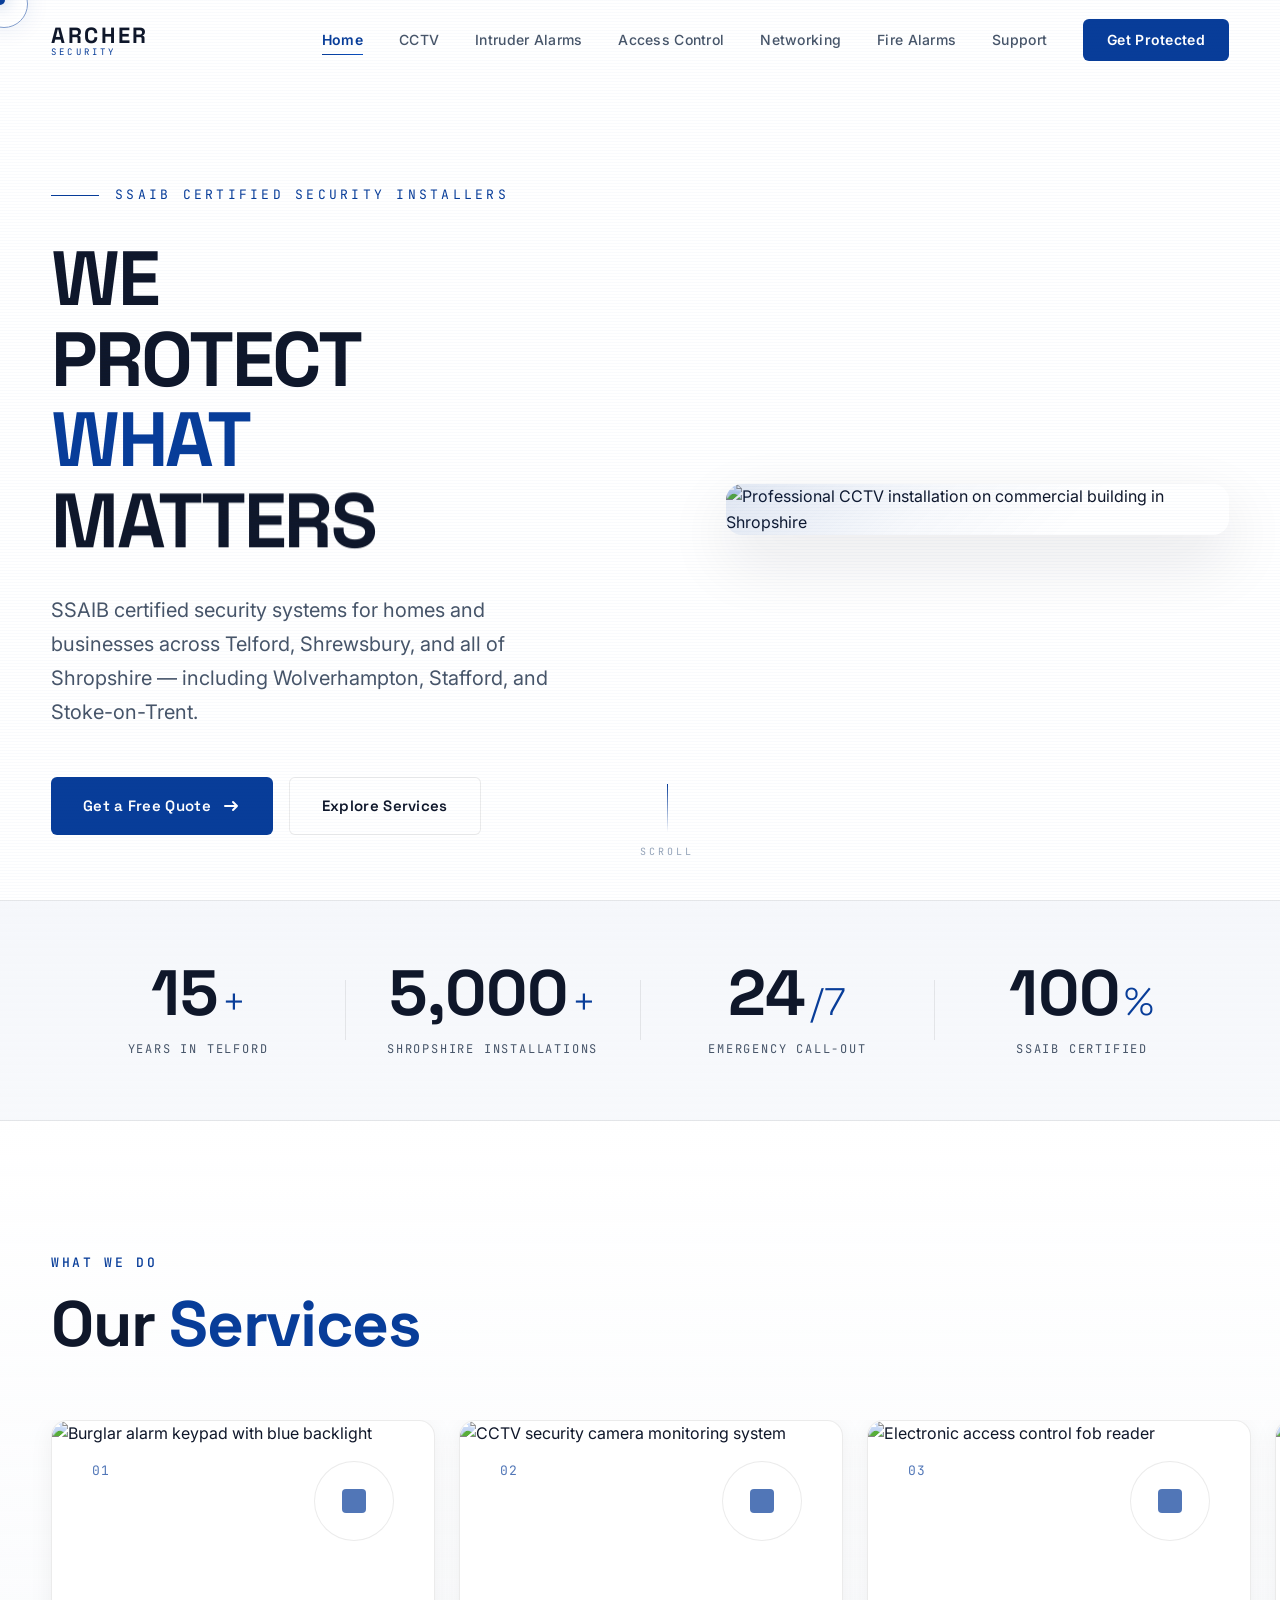
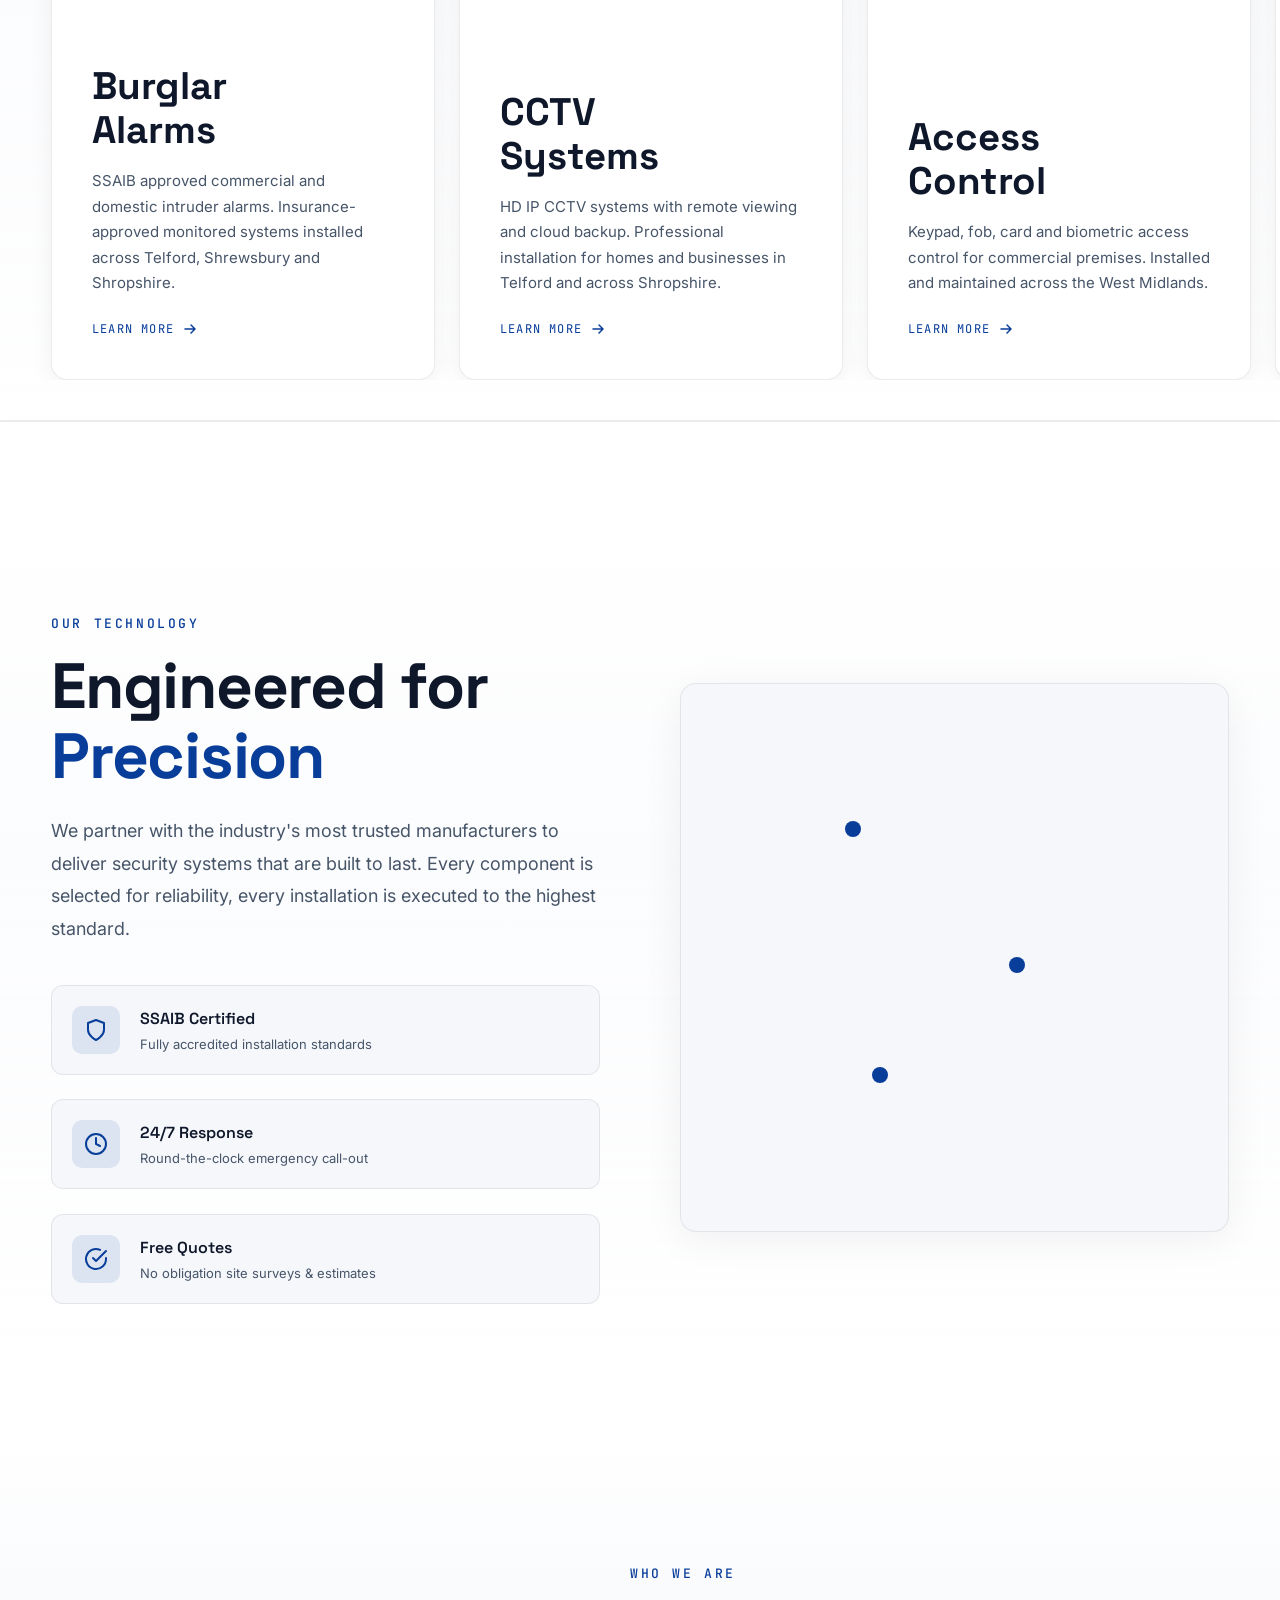
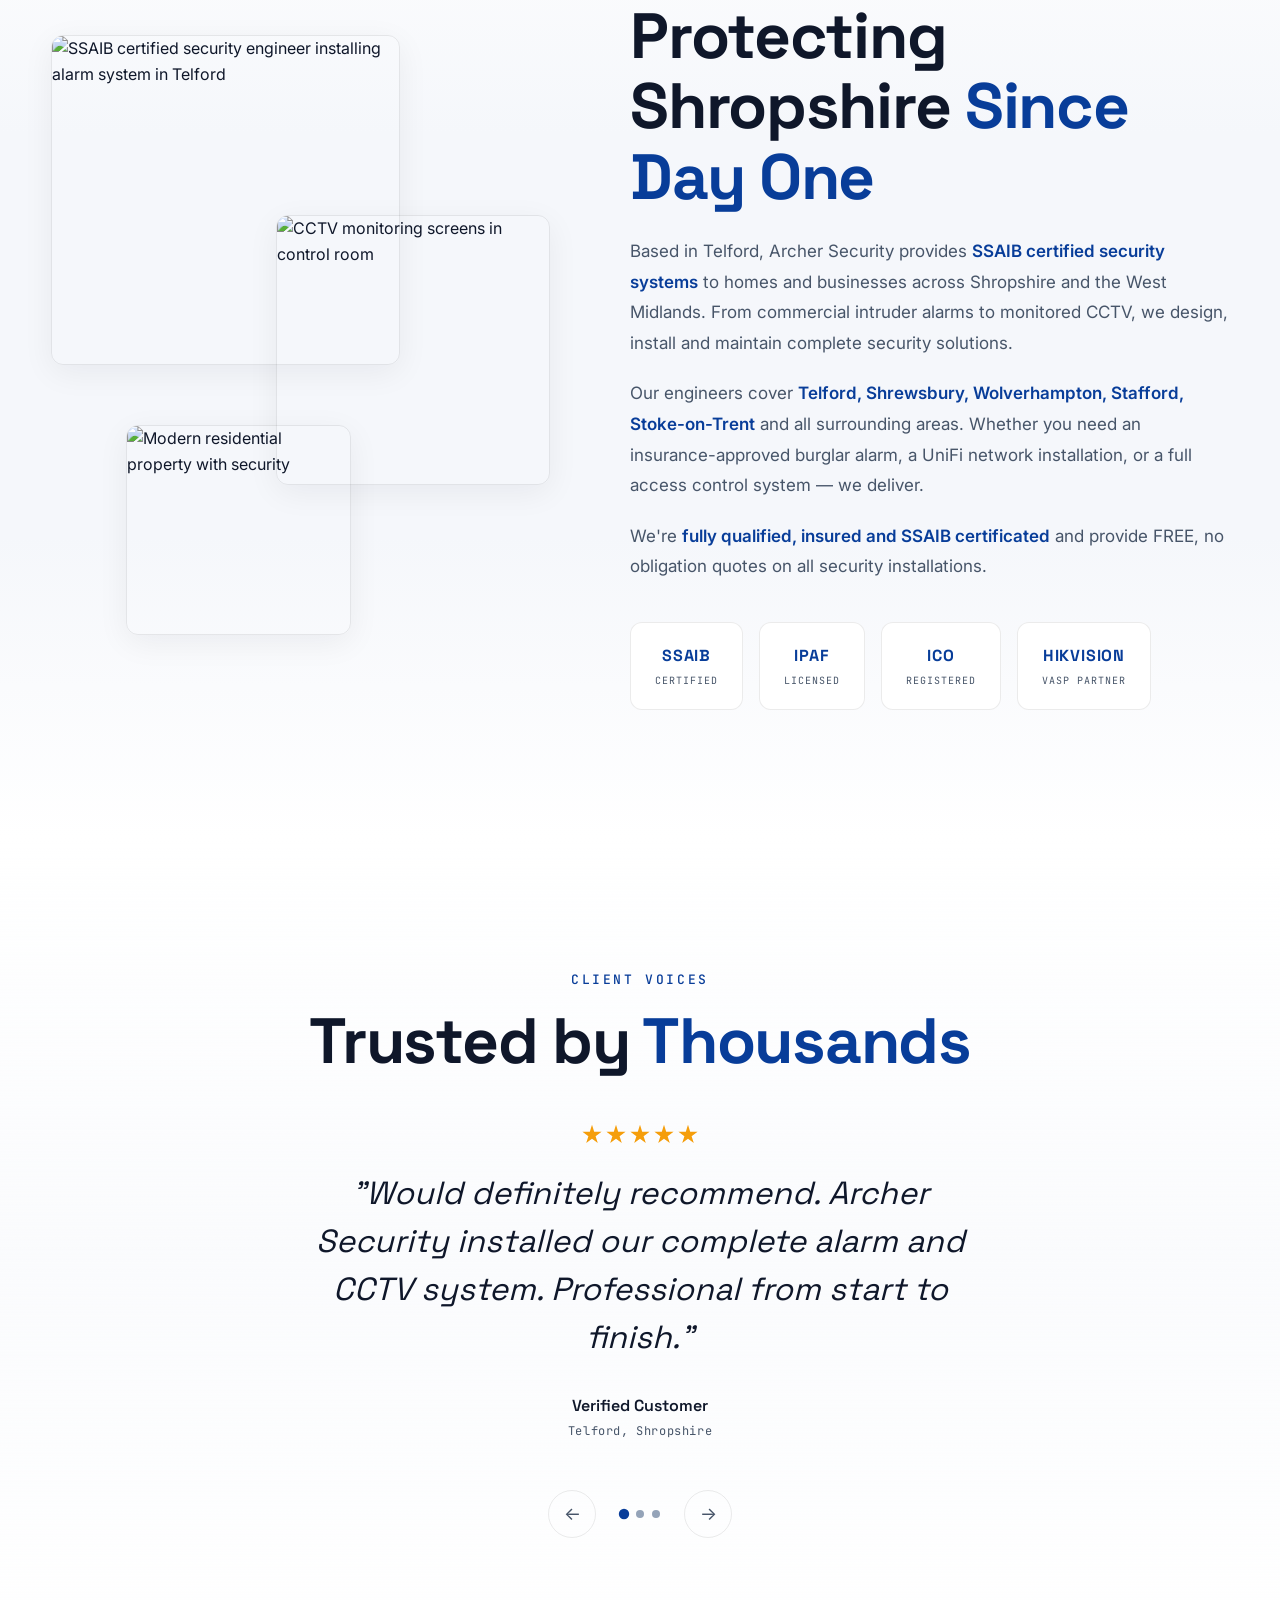
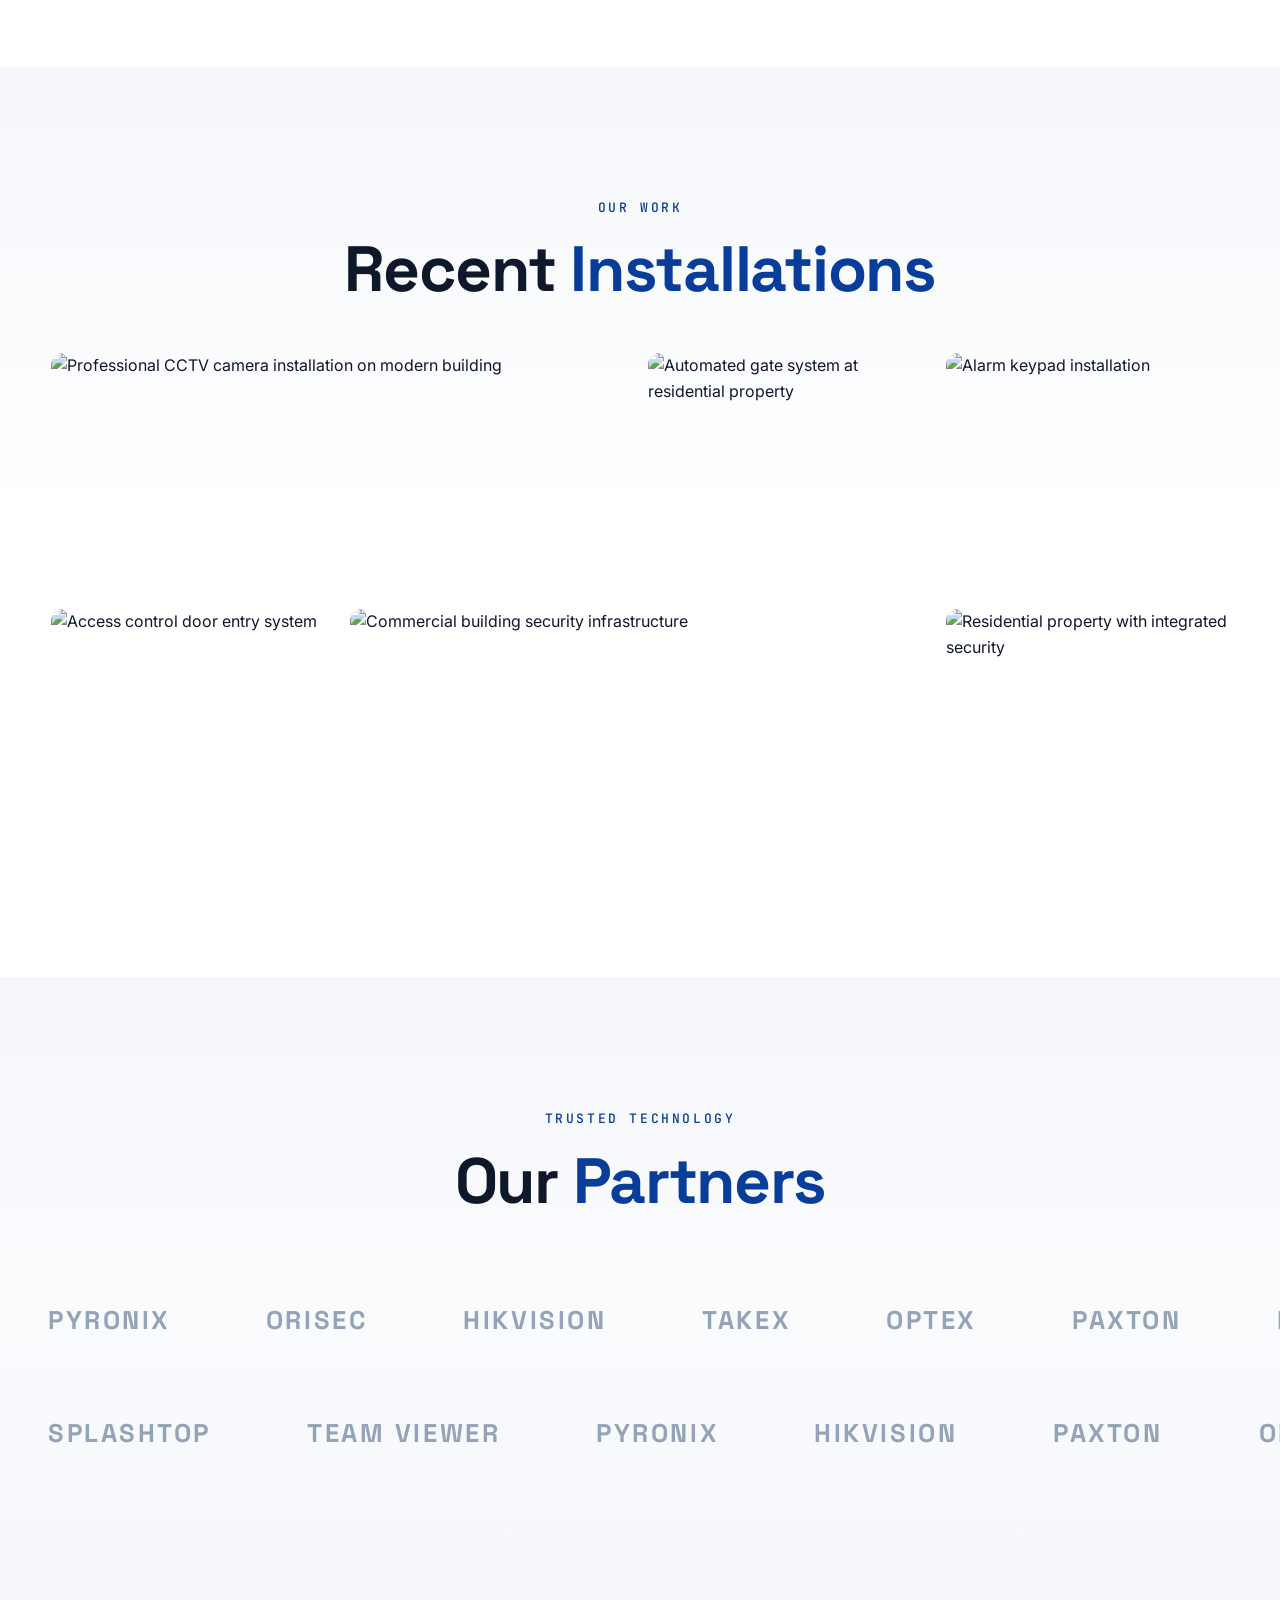
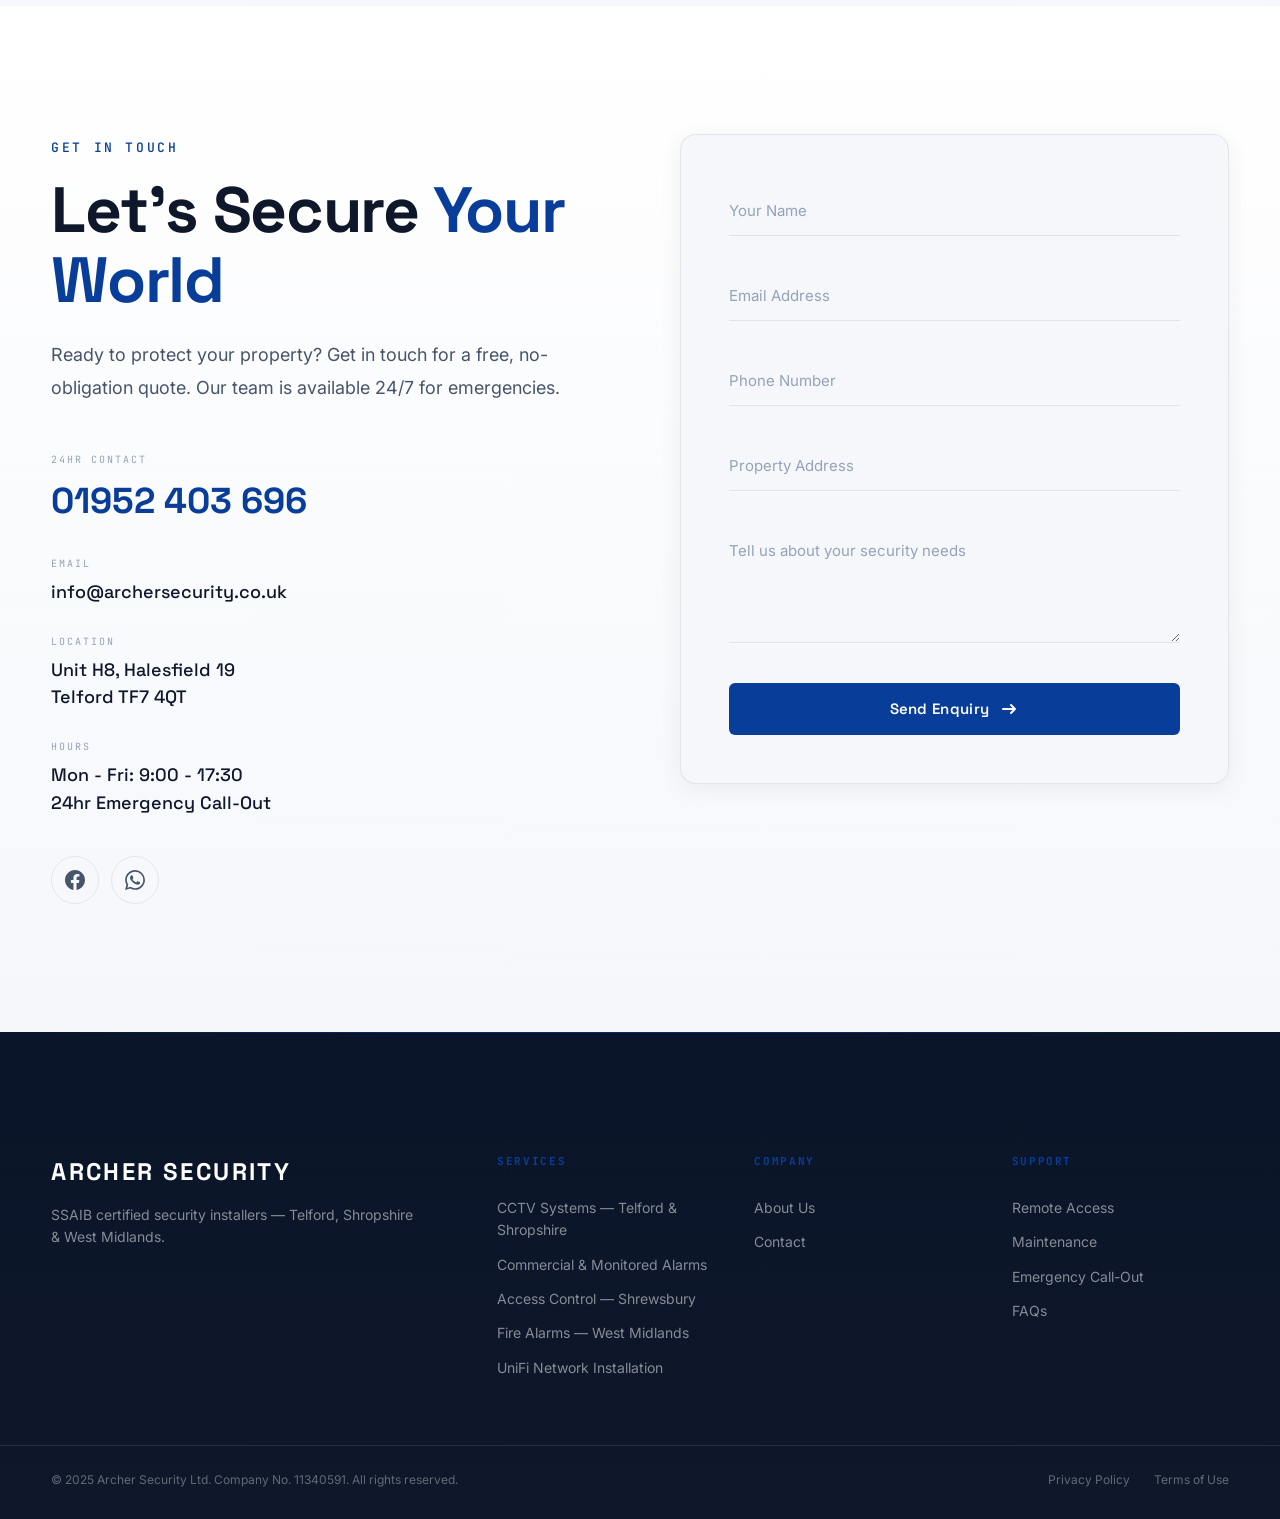
==== index.html @ 6bfb7352 "Initial commit — Archer Security website. SSAIB certified security systems, Telford & Shropshire." ====
<!DOCTYPE html>
<html lang="en">
<head>
    <meta charset="UTF-8">
    <meta name="viewport" content="width=device-width, initial-scale=1.0">
    <meta name="robots" content="index, follow">
    <link rel="canonical" href="https://archersecurity.co.uk/">

    <meta property="og:title" content="Archer Security | SSAIB Certified Security Systems — Telford, Shropshire">
    <meta property="og:description" content="SSAIB certified security installers covering Telford, Shrewsbury &amp; Shropshire. Commercial &amp; domestic intruder alarms, CCTV, access control, fire alarms &amp; UniFi networking.">
    <meta property="og:type" content="website">
    <meta property="og:url" content="https://archersecurity.co.uk/">
    <meta name="twitter:card" content="summary_large_image">
    <meta name="twitter:title" content="Archer Security | SSAIB Certified Security Systems">
    <meta name="twitter:description" content="SSAIB certified security installers — Telford, Shropshire. Intruder alarms, CCTV, access control, fire alarms &amp; networking.">
    <title>Archer Security | SSAIB Certified Security Systems — Telford, Shropshire</title>
    <meta name="description" content="SSAIB certified security installers covering Telford, Shrewsbury &amp; Shropshire. Commercial &amp; domestic intruder alarms, CCTV, access control, fire alarms &amp; UniFi networking. Free quotes.">
    
    <script type="application/ld+json">
    {
        "@context": "https://schema.org",
        "@type": "LocalBusiness",
        "name": "Archer Security",
        "description": "SSAIB certified security system installers covering Telford, Shrewsbury and Shropshire. Commercial and domestic intruder alarms, CCTV, access control, fire alarms and UniFi networking.",
        "url": "https://archersecurity.co.uk",
        "telephone": "+441952403696",
        "email": "info@archersecurity.co.uk",
        "address": {
            "@type": "PostalAddress",
            "streetAddress": "Unit H8, Halesfield 19",
            "addressLocality": "Telford",
            "addressRegion": "Shropshire",
            "postalCode": "TF7 4QT",
            "addressCountry": "GB"
        },
        "geo": {
            "@type": "GeoCoordinates",
            "latitude": 52.6432,
            "longitude": -2.4283
        },
        "openingHoursSpecification": [
            {
                "@type": "OpeningHoursSpecification",
                "dayOfWeek": ["Monday","Tuesday","Wednesday","Thursday","Friday"],
                "opens": "09:00",
                "closes": "17:30"
            }
        ],
        "areaServed": [
            "Telford",
            "Shrewsbury",
            "Shropshire",
            "Wolverhampton",
            "Stafford",
            "Stoke-on-Trent"
        ],
        "hasCertification": {
            "@type": "Certification",
            "name": "SSAIB Certified"
        },
        "sameAs": [
            "https://www.facebook.com/alarmsandcctv/"
        ]
    }
    </script>
    
    <link rel="preconnect" href="https://fonts.googleapis.com">
    <link rel="preconnect" href="https://fonts.gstatic.com" crossorigin>
    <link href="https://fonts.googleapis.com/css2?family=Space+Grotesk:wght@300;400;500;600;700&family=Inter:wght@300;400;500;600&family=JetBrains+Mono:wght@400;500;700&display=swap" rel="stylesheet">
    
    <link rel="stylesheet" href="css/styles.css">
    
    <script src="https://cdnjs.cloudflare.com/ajax/libs/three.js/r128/three.min.js" defer></script>
    <script src="https://cdnjs.cloudflare.com/ajax/libs/gsap/3.12.5/gsap.min.js" defer></script>
    <script src="https://cdnjs.cloudflare.com/ajax/libs/gsap/3.12.5/ScrollTrigger.min.js" defer></script>
    <script src="https://cdnjs.cloudflare.com/ajax/libs/gsap/3.12.5/ScrollToPlugin.min.js" defer></script>
</head>
<body>

    <!-- Holographic scanline overlay -->
    <div class="scanlines" aria-hidden="true"></div>

    <!-- ==================== PRELOADER ==================== -->
    <div id="preloader" class="preloader">
        <div class="preloader__content">
            <canvas id="preloader-canvas" class="preloader__canvas"></canvas>
            <div class="preloader__text">
                <span class="preloader__word" data-text="ARCHER">ARCHER</span>
                <span class="preloader__word" data-text="SECURITY">SECURITY</span>
            </div>
            <div class="preloader__progress">
                <div class="preloader__bar"></div>
                <span class="preloader__percent">0%</span>
            </div>
        </div>
    </div>

    <!-- ==================== CUSTOM CURSOR ==================== -->
    <div class="cursor" id="cursor">
        <div class="cursor__dot"></div>
        <div class="cursor__ring"></div>
    </div>

    <!-- ==================== THREE.JS BACKGROUND ==================== -->
    <canvas id="hero-canvas" class="hero-canvas"></canvas>

    <!-- ==================== NAVIGATION ==================== -->
    <nav class="nav" id="nav">
        <div class="nav__inner">
            <a href="#" class="nav__logo">
                <span class="nav__logo-text">ARCHER</span>
                <span class="nav__logo-sub">SECURITY</span>
            </a>
            <div class="nav__links" id="nav-links">
                <a href="index.html" class="nav__link nav__link--active" data-hover>Home</a>
                <a href="cctv.html" class="nav__link" data-hover>CCTV</a>
                <a href="intruder-alarms.html" class="nav__link" data-hover>Intruder Alarms</a>
                <a href="access-control.html" class="nav__link" data-hover>Access Control</a>
                <a href="networking.html" class="nav__link" data-hover>Networking</a>
                <a href="fire-alarms.html" class="nav__link" data-hover>Fire Alarms</a>
                <a href="support.html" class="nav__link" data-hover>Support</a>
                <a href="contact.html" class="nav__link nav__link--cta" data-hover>Get Protected</a>
            </div>
            <button class="nav__burger" id="nav-burger" aria-label="Toggle menu">
                <span></span>
                <span></span>
                <span></span>
            </button>
        </div>
    </nav>

    <!-- ==================== HERO ==================== -->
    <section class="hero" id="hero">
        <div class="hero__inner">
            <div class="hero__content">
                <div class="hero__eyebrow">
                    <span class="hero__eyebrow-line"></span>
                    <span class="hero__eyebrow-text">SSAIB CERTIFIED SECURITY INSTALLERS</span>
                </div>
                <h1 class="hero__title">
                    <span class="hero__title-line"><span class="hero__title-word">WE</span></span>
                    <span class="hero__title-line"><span class="hero__title-word">PROTECT</span></span>
                    <span class="hero__title-line"><span class="hero__title-word hero__title-word--accent">WHAT</span></span>
                    <span class="hero__title-line"><span class="hero__title-word">MATTERS</span></span>
                </h1>
                <p class="hero__subtitle">
                    SSAIB certified security systems for homes and businesses across Telford, Shrewsbury, and all of Shropshire — including Wolverhampton, Stafford, and Stoke-on-Trent.
                </p>
                <div class="hero__actions">
                    <a href="#contact" class="btn btn--primary" data-hover>
                        <span>Get a Free Quote</span>
                        <svg width="20" height="20" viewBox="0 0 20 20" fill="none"><path d="M4 10h12m0 0l-4-4m4 4l-4 4" stroke="currentColor" stroke-width="2" stroke-linecap="round" stroke-linejoin="round"/></svg>
                    </a>
                    <a href="#services" class="btn btn--ghost" data-hover>
                        <span>Explore Services</span>
                    </a>
                </div>
            </div>
            <div class="hero__image">
                    <img src="https://images.unsplash.com/photo-1558002038-1055907df827?w=800&q=80" alt="Professional CCTV installation on commercial building in Shropshire" loading="eager">
                <div class="hero__image-overlay"></div>
            </div>
        </div>
        <div class="hero__scroll-indicator">
            <div class="hero__scroll-line"></div>
            <span class="hero__scroll-text">SCROLL</span>
        </div>
    </section>

    <!-- ==================== STATS BAR ==================== -->
    <section class="stats" id="stats">
        <div class="stats__inner">
            <div class="stats__item">
                <span class="stats__number" data-target="15">0</span>
                <span class="stats__plus">+</span>
                <span class="stats__label">Years in Telford</span>
            </div>
            <div class="stats__divider"></div>
            <div class="stats__item">
                <span class="stats__number" data-target="5000">0</span>
                <span class="stats__plus">+</span>
                <span class="stats__label">Shropshire Installations</span>
            </div>
            <div class="stats__divider"></div>
            <div class="stats__item">
                <span class="stats__number" data-target="24">0</span>
                <span class="stats__unit">/7</span>
                <span class="stats__label">Emergency Call-Out</span>
            </div>
            <div class="stats__divider"></div>
            <div class="stats__item">
                <span class="stats__number" data-target="100">0</span>
                <span class="stats__unit">%</span>
                <span class="stats__label">SSAIB Certified</span>
            </div>
        </div>
    </section>

    <!-- ==================== SERVICES (Horizontal Scroll) ==================== -->
    <section class="services" id="services">
        <div class="services__header">
            <span class="section-tag">WHAT WE DO</span>
            <h2 class="section-title">Our <span class="text-accent">Services</span></h2>
        </div>
        <div class="services__scroll-area" id="services-scroll">
            <div class="services__track">
                <div class="services__wrapper">

                <article class="service-card" data-service="alarms">
                    <img class="service-card__img" src="https://images.unsplash.com/photo-1585338107529-13afc5f02586?w=600&q=80" alt="Burglar alarm keypad with blue backlight">
                    <div class="service-card__bg" style="background-image: url('https://images.unsplash.com/photo-1585338107529-13afc5f02586?w=600&q=80')"></div>
                    <div class="service-card__content">
                        <span class="service-card__number">01</span>
                        <h3 class="service-card__title">Burglar<br>Alarms</h3>
                        <p class="service-card__desc">SSAIB approved commercial and domestic intruder alarms. Insurance-approved monitored systems installed across Telford, Shrewsbury and Shropshire.</p>
                        <a href="intruder-alarms.html" class="service-card__cta" data-hover>
                            <span>Learn More</span>
                            <svg width="16" height="16" viewBox="0 0 16 16" fill="none"><path d="M3 8h10m0 0L9 4m4 4L9 12" stroke="currentColor" stroke-width="1.5" stroke-linecap="round" stroke-linejoin="round"/></svg>
                        </a>
                    </div>
                    <div class="service-card__visual">
                        <div class="service-card__icon service-card__icon--alarm"></div>
                    </div>
                </article>

                <article class="service-card" data-service="cctv">
                    <img class="service-card__img" src="https://images.unsplash.com/photo-1557597774-9d273605dfa9?w=600&q=80" alt="CCTV security camera monitoring system">
                    <div class="service-card__bg" style="background-image: url('https://images.unsplash.com/photo-1557597774-9d273605dfa9?w=600&q=80')"></div>
                    <div class="service-card__content">
                        <span class="service-card__number">02</span>
                        <h3 class="service-card__title">CCTV<br>Systems</h3>
                        <p class="service-card__desc">HD IP CCTV systems with remote viewing and cloud backup. Professional installation for homes and businesses in Telford and across Shropshire.</p>
                        <a href="cctv.html" class="service-card__cta" data-hover>
                            <span>Learn More</span>
                            <svg width="16" height="16" viewBox="0 0 16 16" fill="none"><path d="M3 8h10m0 0L9 4m4 4L9 12" stroke="currentColor" stroke-width="1.5" stroke-linecap="round" stroke-linejoin="round"/></svg>
                        </a>
                    </div>
                    <div class="service-card__visual">
                        <div class="service-card__icon service-card__icon--cctv"></div>
                    </div>
                </article>

                <article class="service-card" data-service="access">
                    <img class="service-card__img" src="https://images.unsplash.com/photo-1563013544-824ae1b704d3?w=600&q=80" alt="Electronic access control fob reader">
                    <div class="service-card__bg" style="background-image: url('https://images.unsplash.com/photo-1563013544-824ae1b704d3?w=600&q=80')"></div>
                    <div class="service-card__content">
                        <span class="service-card__number">03</span>
                        <h3 class="service-card__title">Access<br>Control</h3>
                        <p class="service-card__desc">Keypad, fob, card and biometric access control for commercial premises. Installed and maintained across the West Midlands.</p>
                        <a href="access-control.html" class="service-card__cta" data-hover>
                            <span>Learn More</span>
                            <svg width="16" height="16" viewBox="0 0 16 16" fill="none"><path d="M3 8h10m0 0L9 4m4 4L9 12" stroke="currentColor" stroke-width="1.5" stroke-linecap="round" stroke-linejoin="round"/></svg>
                        </a>
                    </div>
                    <div class="service-card__visual">
                        <div class="service-card__icon service-card__icon--access"></div>
                    </div>
                </article>

                <article class="service-card" data-service="fire">
                    <img class="service-card__img" src="https://images.unsplash.com/photo-1565608087341-404b25492fee?w=600&q=80" alt="Fire alarm smoke detector on ceiling">
                    <div class="service-card__bg" style="background-image: url('https://images.unsplash.com/photo-1565608087341-404b25492fee?w=600&q=80')"></div>
                    <div class="service-card__content">
                        <span class="service-card__number">04</span>
                        <h3 class="service-card__title">Fire<br>Alarms</h3>
                        <p class="service-card__desc">BS 5839 compliant fire detection and alarm systems. Designed to meet all regulatory standards for commercial properties in Shropshire.</p>
                        <a href="fire-alarms.html" class="service-card__cta" data-hover>
                            <span>Learn More</span>
                            <svg width="16" height="16" viewBox="0 0 16 16" fill="none"><path d="M3 8h10m0 0L9 4m4 4L9 12" stroke="currentColor" stroke-width="1.5" stroke-linecap="round" stroke-linejoin="round"/></svg>
                        </a>
                    </div>
                    <div class="service-card__visual">
                        <div class="service-card__icon service-card__icon--fire"></div>
                    </div>
                </article>

                <article class="service-card" data-service="gates">
                    <img class="service-card__img" src="https://images.unsplash.com/photo-1570129477492-45c003edd2be?w=600&q=80" alt="Automated electronic entrance gates">
                    <div class="service-card__bg" style="background-image: url('https://images.unsplash.com/photo-1570129477492-45c003edd2be?w=600&q=80')"></div>
                    <div class="service-card__content">
                        <span class="service-card__number">05</span>
                        <h3 class="service-card__title">Electronic<br>Gates</h3>
                        <p class="service-card__desc">Automated gate systems for residential and commercial entrances. Swing and sliding gate automation with intercom integration.</p>
                        <a href="contact.html" class="service-card__cta" data-hover>
                            <span>Learn More</span>
                            <svg width="16" height="16" viewBox="0 0 16 16" fill="none"><path d="M3 8h10m0 0L9 4m4 4L9 12" stroke="currentColor" stroke-width="1.5" stroke-linecap="round" stroke-linejoin="round"/></svg>
                        </a>
                    </div>
                    <div class="service-card__visual">
                        <div class="service-card__icon service-card__icon--gates"></div>
                    </div>
                </article>

                <article class="service-card" data-service="network">
                    <img class="service-card__img" src="https://images.unsplash.com/photo-1558494949-ef010cbdcc31?w=600&q=80" alt="Server room with network cabling infrastructure">
                    <div class="service-card__bg" style="background-image: url('https://images.unsplash.com/photo-1558494949-ef010cbdcc31?w=600&q=80')"></div>
                    <div class="service-card__content">
                        <span class="service-card__number">06</span>
                        <h3 class="service-card__title">Network<br>Installation</h3>
                        <p class="service-card__desc">Ubiquiti UniFi network installation — Cat6, fibre, structured cabling and WiFi. Certified installers for businesses across Shropshire and the West Midlands.</p>
                        <a href="networking.html" class="service-card__cta" data-hover>
                            <span>Learn More</span>
                            <svg width="16" height="16" viewBox="0 0 16 16" fill="none"><path d="M3 8h10m0 0L9 4m4 4L9 12" stroke="currentColor" stroke-width="1.5" stroke-linecap="round" stroke-linejoin="round"/></svg>
                        </a>
                    </div>
                    <div class="service-card__visual">
                        <div class="service-card__icon service-card__icon--network"></div>
                    </div>
                </article>

                <article class="service-card" data-service="panic">
                    <img class="service-card__img" src="https://images.unsplash.com/photo-1573164713714-d95e436ab8d6?w=600&q=80" alt="Emergency panic alarm button">
                    <div class="service-card__bg" style="background-image: url('https://images.unsplash.com/photo-1573164713714-d95e436ab8d6?w=600&q=80')"></div>
                    <div class="service-card__content">
                        <span class="service-card__number">07</span>
                        <h3 class="service-card__title">Panic<br>Alarms</h3>
                        <p class="service-card__desc">In emergency situations, a subtle way of raising the alarm can make all the difference. Discreet personal and fixed panic alarm systems.</p>
                        <a href="contact.html" class="service-card__cta" data-hover>
                            <span>Learn More</span>
                            <svg width="16" height="16" viewBox="0 0 16 16" fill="none"><path d="M3 8h10m0 0L9 4m4 4L9 12" stroke="currentColor" stroke-width="1.5" stroke-linecap="round" stroke-linejoin="round"/></svg>
                        </a>
                    </div>
                    <div class="service-card__visual">
                        <div class="service-card__icon service-card__icon--panic"></div>
                    </div>
                </article>

                <article class="service-card" data-service="commercial">
                    <img class="service-card__img" src="https://images.unsplash.com/photo-1486406146926-c627a92ad1ab?w=600&q=80" alt="Modern commercial office building exterior">
                    <div class="service-card__bg" style="background-image: url('https://images.unsplash.com/photo-1486406146926-c627a92ad1ab?w=600&q=80')"></div>
                    <div class="service-card__content">
                        <span class="service-card__number">08</span>
                        <h3 class="service-card__title">Commercial<br>Security</h3>
                        <p class="service-card__desc">Integrated security solutions for commercial premises. Combined alarm, CCTV, access control, and monitoring systems.</p>
                        <a href="contact.html" class="service-card__cta" data-hover>
                            <span>Learn More</span>
                            <svg width="16" height="16" viewBox="0 0 16 16" fill="none"><path d="M3 8h10m0 0L9 4m4 4L9 12" stroke="currentColor" stroke-width="1.5" stroke-linecap="round" stroke-linejoin="round"/></svg>
                        </a>
                    </div>
                    <div class="service-card__visual">
                        <div class="service-card__icon service-card__icon--commercial"></div>
                    </div>
                </article>

            </div>
        </div>
        <div class="services__progress">
            <div class="services__progress-bar" id="services-progress"></div>
        </div>
        </div>
    </section>

    <!-- ==================== 3D TECHNOLOGY SHOWCASE ==================== -->
    <section class="technology" id="technology">
        <div class="technology__inner">
            <div class="technology__text">
                <span class="section-tag">OUR TECHNOLOGY</span>
                <h2 class="section-title">Engineered for <span class="text-accent">Precision</span></h2>
                <p class="technology__desc">
                    We partner with the industry's most trusted manufacturers to deliver security systems 
                    that are built to last. Every component is selected for reliability, every installation 
                    is executed to the highest standard.
                </p>
                <div class="technology__features">
                    <div class="technology__feature">
                        <div class="technology__feature-icon">
                            <svg width="24" height="24" viewBox="0 0 24 24" fill="none"><path d="M12 22s8-4 8-10V5l-8-3-8 3v7c0 6 8 10 8 10z" stroke="currentColor" stroke-width="2" stroke-linecap="round" stroke-linejoin="round"/></svg>
                        </div>
                        <div>
                            <h4>SSAIB Certified</h4>
                            <p>Fully accredited installation standards</p>
                        </div>
                    </div>
                    <div class="technology__feature">
                        <div class="technology__feature-icon">
                            <svg width="24" height="24" viewBox="0 0 24 24" fill="none"><circle cx="12" cy="12" r="10" stroke="currentColor" stroke-width="2"/><path d="M12 6v6l4 2" stroke="currentColor" stroke-width="2" stroke-linecap="round"/></svg>
                        </div>
                        <div>
                            <h4>24/7 Response</h4>
                            <p>Round-the-clock emergency call-out</p>
                        </div>
                    </div>
                    <div class="technology__feature">
                        <div class="technology__feature-icon">
                            <svg width="24" height="24" viewBox="0 0 24 24" fill="none"><path d="M22 11.08V12a10 10 0 11-5.93-9.14" stroke="currentColor" stroke-width="2" stroke-linecap="round"/><path d="M22 4L12 14.01l-3-3" stroke="currentColor" stroke-width="2" stroke-linecap="round" stroke-linejoin="round"/></svg>
                        </div>
                        <div>
                            <h4>Free Quotes</h4>
                            <p>No obligation site surveys & estimates</p>
                        </div>
                    </div>
                </div>
            </div>
            <div class="technology__visual">
                <canvas id="tech-canvas" class="technology__canvas"></canvas>
                <div class="technology__hotspots">
                    <div class="hotspot" data-hotspot="1">
                        <div class="hotspot__pulse"></div>
                        <div class="hotspot__label">HD IP Camera Array</div>
                    </div>
                    <div class="hotspot" data-hotspot="2">
                        <div class="hotspot__pulse"></div>
                        <div class="hotspot__label">Smart Access Panel</div>
                    </div>
                    <div class="hotspot" data-hotspot="3">
                        <div class="hotspot__pulse"></div>
                        <div class="hotspot__label">Central Control Hub</div>
                    </div>
                </div>
            </div>
        </div>
    </section>

    <!-- ==================== ABOUT ==================== -->
    <section class="about" id="about">
        <div class="about__inner">
            <div class="about__visual">
                <div class="about__image about__image--1" data-parallax="0.3">
                    <img src="https://images.unsplash.com/photo-1621905252507-b35492cc74b4?w=600&q=80" alt="SSAIB certified security engineer installing alarm system in Telford" loading="lazy">
                </div>
                <div class="about__image about__image--2" data-parallax="0.5">
                    <img src="https://images.unsplash.com/photo-1582139329536-e7284fece509?w=600&q=80" alt="CCTV monitoring screens in control room" loading="lazy">
                </div>
                <div class="about__image about__image--3" data-parallax="0.7">
                    <img src="https://images.unsplash.com/photo-1600585154340-be6161a56a0c?w=600&q=80" alt="Modern residential property with security" loading="lazy">
                </div>
            </div>
            <div class="about__content">
                <span class="section-tag">WHO WE ARE</span>
                <h2 class="section-title">Protecting Shropshire <span class="text-accent">Since Day One</span></h2>
                <div class="about__text">
                    <p class="about__paragraph">
                        Based in Telford, Archer Security provides <span class="text-highlight">SSAIB certified security systems</span> 
                        to homes and businesses across Shropshire and the West Midlands. From commercial intruder alarms 
                        to monitored CCTV, we design, install and maintain complete security solutions.
                    </p>
                    <p class="about__paragraph">
                        Our engineers cover <span class="text-highlight">Telford, Shrewsbury, Wolverhampton, Stafford, Stoke-on-Trent</span> 
                        and all surrounding areas. Whether you need an insurance-approved burglar alarm, a UniFi network 
                        installation, or a full access control system — we deliver.
                    </p>
                    <p class="about__paragraph">
                        We're <span class="text-highlight">fully qualified, insured and SSAIB certificated</span> and provide 
                        FREE, no obligation quotes on all security installations.
                    </p>
                </div>
                <div class="about__accreditations">
                    <div class="accreditation" data-hover>
                        <span class="accreditation__badge">SSAIB</span>
                        <span class="accreditation__label">Certified</span>
                    </div>
                    <div class="accreditation" data-hover>
                        <span class="accreditation__badge">IPAF</span>
                        <span class="accreditation__label">Licensed</span>
                    </div>
                    <div class="accreditation" data-hover>
                        <span class="accreditation__badge">ICO</span>
                        <span class="accreditation__label">Registered</span>
                    </div>
                    <div class="accreditation" data-hover>
                        <span class="accreditation__badge">HIKVISION</span>
                        <span class="accreditation__label">VASP Partner</span>
                    </div>
                </div>
            </div>
        </div>
    </section>

    <!-- ==================== TESTIMONIALS ==================== -->
    <section class="testimonials" id="testimonials">
        <div class="testimonials__inner">
            <span class="section-tag">CLIENT VOICES</span>
            <h2 class="section-title">Trusted by <span class="text-accent">Thousands</span></h2>
            <div class="testimonials__slider" id="testimonials-slider">
                <div class="testimonial" data-testimonial="1">
                    <div class="testimonial__stars">
                        <span></span><span></span><span></span><span></span><span></span>
                    </div>
                    <blockquote class="testimonial__quote">
                        "Would definitely recommend. Archer Security installed our complete alarm and CCTV system. Professional from start to finish."
                    </blockquote>
                    <div class="testimonial__author">
                        <span class="testimonial__name">Verified Customer</span>
                        <span class="testimonial__location">Telford, Shropshire</span>
                    </div>
                </div>
                <div class="testimonial" data-testimonial="2">
                    <div class="testimonial__stars">
                        <span></span><span></span><span></span><span></span><span></span>
                    </div>
                    <blockquote class="testimonial__quote">
                        "Exceptional service. The team was knowledgeable, tidy, and the system works flawlessly. We feel completely secure now."
                    </blockquote>
                    <div class="testimonial__author">
                        <span class="testimonial__name">Commercial Client</span>
                        <span class="testimonial__location">Shrewsbury, Shropshire</span>
                    </div>
                </div>
                <div class="testimonial" data-testimonial="3">
                    <div class="testimonial__stars">
                        <span></span><span></span><span></span><span></span><span></span>
                    </div>
                    <blockquote class="testimonial__quote">
                        "From the initial survey to the final installation, everything was handled with care. The remote access feature is a game changer."
                    </blockquote>
                    <div class="testimonial__author">
                        <span class="testimonial__name">Residential Client</span>
                        <span class="testimonial__location">Telford, Shropshire</span>
                    </div>
                </div>
            </div>
            <div class="testimonials__nav">
                <button class="testimonials__prev" aria-label="Previous testimonial" data-hover>&larr;</button>
                <div class="testimonials__dots">
                    <span class="testimonials__dot active"></span>
                    <span class="testimonials__dot"></span>
                    <span class="testimonials__dot"></span>
                </div>
                <button class="testimonials__next" aria-label="Next testimonial" data-hover>&rarr;</button>
            </div>
        </div>
    </section>

    <!-- ==================== GALLERY ==================== -->
    <section class="gallery" id="gallery">
        <div class="gallery__header">
            <span class="section-tag">OUR WORK</span>
            <h2 class="section-title">Recent <span class="text-accent">Installations</span></h2>
        </div>
        <div class="gallery__grid">
            <div class="gallery__item gallery__item--wide">
                <img src="https://images.unsplash.com/photo-1558002038-1055907df827?w=800&q=80" alt="Professional CCTV camera installation on modern building" loading="lazy">
                <div class="gallery__item-overlay"><span class="gallery__item-label">CCTV Installation — Commercial, Telford</span></div>
            </div>
            <div class="gallery__item">
                <img src="https://images.unsplash.com/photo-1570129477492-45c003edd2be?w=600&q=80" alt="Automated gate system at residential property" loading="lazy">
                <div class="gallery__item-overlay"><span class="gallery__item-label">Electronic Gates — Shropshire</span></div>
            </div>
            <div class="gallery__item">
                <img src="https://images.unsplash.com/photo-1585338107529-13afc5f02586?w=600&q=80" alt="Alarm keypad installation" loading="lazy">
                <div class="gallery__item-overlay"><span class="gallery__item-label">Intruder Alarm — Shrewsbury</span></div>
            </div>
            <div class="gallery__item">
                <img src="https://images.unsplash.com/photo-1563013544-824ae1b704d3?w=600&q=80" alt="Access control door entry system" loading="lazy">
                <div class="gallery__item-overlay"><span class="gallery__item-label">Access Control — West Midlands</span></div>
            </div>
            <div class="gallery__item gallery__item--wide">
                <img src="https://images.unsplash.com/photo-1486406146926-c627a92ad1ab?w=800&q=80" alt="Commercial building security infrastructure" loading="lazy">
                <div class="gallery__item-overlay"><span class="gallery__item-label">Commercial Security — Telford &amp; Shropshire</span></div>
            </div>
            <div class="gallery__item">
                <img src="https://images.unsplash.com/photo-1600585154340-be6161a56a0c?w=600&q=80" alt="Residential property with integrated security" loading="lazy">
                <div class="gallery__item-overlay"><span class="gallery__item-label">Residential Project — Shropshire</span></div>
            </div>
        </div>
    </section>

    <!-- ==================== PARTNERS ==================== -->
    <section class="partners" id="partners">
        <div class="partners__header">
            <span class="section-tag">TRUSTED TECHNOLOGY</span>
            <h2 class="section-title">Our <span class="text-accent">Partners</span></h2>
        </div>
        <div class="partners__marquee">
            <div class="partners__track partners__track--1">
                <div class="partner-logo" data-hover><span>PYRONIX</span></div>
                <div class="partner-logo" data-hover><span>ORISEC</span></div>
                <div class="partner-logo" data-hover><span>HIKVISION</span></div>
                <div class="partner-logo" data-hover><span>TAKEX</span></div>
                <div class="partner-logo" data-hover><span>OPTEX</span></div>
                <div class="partner-logo" data-hover><span>PAXTON</span></div>
                <div class="partner-logo" data-hover><span>PYRONIX</span></div>
                <div class="partner-logo" data-hover><span>ORISEC</span></div>
                <div class="partner-logo" data-hover><span>HIKVISION</span></div>
                <div class="partner-logo" data-hover><span>TAKEX</span></div>
                <div class="partner-logo" data-hover><span>OPTEX</span></div>
                <div class="partner-logo" data-hover><span>PAXTON</span></div>
            </div>
            <div class="partners__track partners__track--2">
                <div class="partner-logo" data-hover><span>SPLASHTOP</span></div>
                <div class="partner-logo" data-hover><span>TEAM VIEWER</span></div>
                <div class="partner-logo" data-hover><span>PYRONIX</span></div>
                <div class="partner-logo" data-hover><span>HIKVISION</span></div>
                <div class="partner-logo" data-hover><span>PAXTON</span></div>
                <div class="partner-logo" data-hover><span>ORISEC</span></div>
                <div class="partner-logo" data-hover><span>SPLASHTOP</span></div>
                <div class="partner-logo" data-hover><span>TEAM VIEWER</span></div>
                <div class="partner-logo" data-hover><span>PYRONIX</span></div>
                <div class="partner-logo" data-hover><span>HIKVISION</span></div>
                <div class="partner-logo" data-hover><span>PAXTON</span></div>
                <div class="partner-logo" data-hover><span>ORISEC</span></div>
            </div>
        </div>
    </section>

    <!-- ==================== CONTACT ==================== -->
    <section class="contact" id="contact">
        <div class="contact__inner">
            <div class="contact__info">
                <span class="section-tag">GET IN TOUCH</span>
                <h2 class="section-title">Let's Secure <span class="text-accent">Your World</span></h2>
                <p class="contact__desc">
                    Ready to protect your property? Get in touch for a free, no-obligation quote. 
                    Our team is available 24/7 for emergencies.
                </p>
                <div class="contact__details">
                    <div class="contact__detail">
                        <span class="contact__detail-label">24HR CONTACT</span>
                        <a href="tel:+441952403696" class="contact__detail-value contact__detail-value--phone" data-hover>
                            01952 403 696
                        </a>
                    </div>
                    <div class="contact__detail">
                        <span class="contact__detail-label">EMAIL</span>
                        <a href="mailto:info@archersecurity.co.uk" class="contact__detail-value" data-hover>
                            info@archersecurity.co.uk
                        </a>
                    </div>
                    <div class="contact__detail">
                        <span class="contact__detail-label">LOCATION</span>
                        <span class="contact__detail-value">
                            Unit H8, Halesfield 19<br>Telford TF7 4QT
                        </span>
                    </div>
                    <div class="contact__detail">
                        <span class="contact__detail-label">HOURS</span>
                        <span class="contact__detail-value">
                            Mon - Fri: 9:00 - 17:30<br>
                            24hr Emergency Call-Out
                        </span>
                    </div>
                </div>
                <div class="contact__socials">
                    <a href="https://www.facebook.com/alarmsandcctv/" class="contact__social" data-hover aria-label="Facebook">
                        <svg width="20" height="20" viewBox="0 0 24 24" fill="currentColor"><path d="M24 12.073c0-6.627-5.373-12-12-12s-12 5.373-12 12c0 5.99 4.388 10.954 10.125 11.854v-8.385H7.078v-3.47h3.047V9.43c0-3.007 1.792-4.669 4.533-4.669 1.312 0 2.686.235 2.686.235v2.953H15.83c-1.491 0-1.956.925-1.956 1.874v2.25h3.328l-.532 3.47h-2.796v8.385C19.612 23.027 24 18.062 24 12.073z"/></svg>
                    </a>
                    <a href="https://wa.me/447972215329" class="contact__social" data-hover aria-label="WhatsApp">
                        <svg width="20" height="20" viewBox="0 0 24 24" fill="currentColor"><path d="M17.472 14.382c-.297-.149-1.758-.867-2.03-.967-.273-.099-.471-.148-.67.15-.197.297-.767.966-.94 1.164-.173.199-.347.223-.644.075-.297-.15-1.255-.463-2.39-1.475-.883-.788-1.48-1.761-1.653-2.059-.173-.297-.018-.458.13-.606.134-.133.298-.347.446-.52.149-.174.198-.298.298-.497.099-.198.05-.371-.025-.52-.075-.149-.669-1.612-.916-2.207-.242-.579-.487-.5-.669-.51-.173-.008-.371-.01-.57-.01-.198 0-.52.074-.792.372-.272.297-1.04 1.016-1.04 2.479 0 1.462 1.065 2.875 1.213 3.074.149.198 2.096 3.2 5.077 4.487.709.306 1.262.489 1.694.625.712.227 1.36.195 1.871.118.571-.085 1.758-.719 2.006-1.413.248-.694.248-1.289.173-1.413-.074-.124-.272-.198-.57-.347m-5.421 7.403h-.004a9.87 9.87 0 01-5.031-1.378l-.361-.214-3.741.982.998-3.648-.235-.374a9.86 9.86 0 01-1.51-5.26c.001-5.45 4.436-9.884 9.888-9.884 2.64 0 5.122 1.03 6.988 2.898a9.825 9.825 0 012.893 6.994c-.003 5.45-4.437 9.884-9.885 9.884m8.413-18.297A11.815 11.815 0 0012.05 0C5.495 0 .16 5.335.157 11.892c0 2.096.547 4.142 1.588 5.945L.057 24l6.305-1.654a11.882 11.882 0 005.683 1.448h.005c6.554 0 11.89-5.335 11.893-11.893a11.821 11.821 0 00-3.48-8.413z"/></svg>
                    </a>
                </div>
            </div>
            <div class="contact__form-wrapper">
                <form class="contact__form" id="contact-form">
                    <div class="form-group">
                        <input type="text" name="name" id="name" required class="form-input" placeholder=" ">
                        <label for="name" class="form-label">Your Name</label>
                        <div class="form-line"></div>
                    </div>
                    <div class="form-group">
                        <input type="email" name="email" id="email" required class="form-input" placeholder=" ">
                        <label for="email" class="form-label">Email Address</label>
                        <div class="form-line"></div>
                    </div>
                    <div class="form-group">
                        <input type="tel" name="phone" id="phone" class="form-input" placeholder=" ">
                        <label for="phone" class="form-label">Phone Number</label>
                        <div class="form-line"></div>
                    </div>
                    <div class="form-group">
                        <input type="text" name="address" id="address" class="form-input" placeholder=" ">
                        <label for="address" class="form-label">Property Address</label>
                        <div class="form-line"></div>
                    </div>
                    <div class="form-group form-group--textarea">
                        <textarea name="message" id="message" required class="form-input form-textarea" placeholder=" "></textarea>
                        <label for="message" class="form-label">Tell us about your security needs</label>
                        <div class="form-line"></div>
                    </div>
                    <button type="submit" class="btn btn--primary btn--full" data-hover>
                        <span>Send Enquiry</span>
                        <svg width="20" height="20" viewBox="0 0 20 20" fill="none"><path d="M4 10h12m0 0l-4-4m4 4l-4 4" stroke="currentColor" stroke-width="2" stroke-linecap="round" stroke-linejoin="round"/></svg>
                    </button>
                </form>
            </div>
        </div>
    </section>

    <!-- ==================== FOOTER ==================== -->
    <footer class="footer" id="footer">
        <div class="footer__line"></div>
        <div class="footer__inner">
            <div class="footer__brand">
                <span class="footer__logo">ARCHER SECURITY</span>
                <p class="footer__tagline">SSAIB certified security installers — Telford, Shropshire &amp; West Midlands.</p>
            </div>
            <div class="footer__links">
                <div class="footer__col">
                    <h4 class="footer__col-title">Services</h4>
                    <a href="cctv.html" data-hover>CCTV Systems — Telford &amp; Shropshire</a>
                    <a href="intruder-alarms.html" data-hover>Commercial &amp; Monitored Alarms</a>
                    <a href="access-control.html" data-hover>Access Control — Shrewsbury</a>
                    <a href="fire-alarms.html" data-hover>Fire Alarms — West Midlands</a>
                    <a href="networking.html" data-hover>UniFi Network Installation</a>
                </div>
                <div class="footer__col">
                    <h4 class="footer__col-title">Company</h4>
                    <a href="index.html" data-hover>About Us</a>
                    <a href="contact.html" data-hover>Contact</a>
                </div>
                <div class="footer__col">
                    <h4 class="footer__col-title">Support</h4>
                    <a href="support.html" data-hover>Remote Access</a>
                    <a href="support.html" data-hover>Maintenance</a>
                    <a href="tel:+441952403696" data-hover>Emergency Call-Out</a>
                    <a href="support.html" data-hover>FAQs</a>
                </div>
            </div>
        </div>
        <div class="footer__bottom">
            <span>&copy; 2025 Archer Security Ltd. Company No. 11340591. All rights reserved.</span>
            <div class="footer__legal">
                <a href="#" data-hover>Privacy Policy</a>
                <a href="#" data-hover>Terms of Use</a>
            </div>
        </div>
        <button class="footer__back-to-top" id="back-to-top" data-hover aria-label="Back to top">
            <svg width="20" height="20" viewBox="0 0 20 20" fill="none"><path d="M10 16V4m0 0l-4 4m4-4l4 4" stroke="currentColor" stroke-width="2" stroke-linecap="round" stroke-linejoin="round"/></svg>
        </button>
    </footer>

    <script src="js/shaders.js" defer></script>
    <script src="js/three-scenes.js" defer></script>
    <script src="js/animations.js" defer></script>
    <script src="js/ui.js" defer></script>
    <script src="js/app.js" defer></script>
</body>
</html>
---- css/styles.css ----
/* ============================================
   ARCHER SECURITY - DESIGN SYSTEM (LIGHT)
   ============================================ */

:root {
    --color-bg: #ffffff;
    --color-bg-secondary: #f5f7fb;
    --color-bg-tertiary: #edf1f8;
    --color-accent: #083d99;
    --color-accent-light: #0b50c2;
    --color-accent-dark: #052566;
    --color-accent-glow: rgba(8, 61, 153, 0.10);
    --color-accent-glow-strong: rgba(8, 61, 153, 0.18);
    --color-alert: #ff6b00;
    --color-text: #0f172a;
    --color-text-secondary: #475569;
    --color-text-muted: #94a3b8;
    --color-glass: rgba(0, 0, 0, 0.02);
    --color-glass-border: rgba(0, 0, 0, 0.08);
    --color-glass-hover: rgba(0, 0, 0, 0.04);
    --color-card-shadow: rgba(15, 23, 42, 0.06);

    --font-display: 'Space Grotesk', sans-serif;
    --font-body: 'Inter', sans-serif;
    --font-mono: 'JetBrains Mono', monospace;

    --ease-out-expo: cubic-bezier(0.16, 1, 0.3, 1);
    --ease-out-quart: cubic-bezier(0.25, 1, 0.5, 1);
    --ease-in-out: cubic-bezier(0.65, 0, 0.35, 1);

    --nav-height: 80px;
    --section-padding: clamp(80px, 10vw, 160px);
    --container-width: 1400px;
    --container-padding: clamp(20px, 4vw, 60px);
}

*,
*::before,
*::after {
    margin: 0;
    padding: 0;
    box-sizing: border-box;
}

html {
    scroll-behavior: smooth;
    -webkit-font-smoothing: antialiased;
    -moz-osx-font-smoothing: grayscale;
    overflow-x: hidden;
}

body {
    font-family: var(--font-body);
    background: var(--color-bg);
    color: var(--color-text);
    line-height: 1.6;
    overflow-x: hidden;
    cursor: none;
}

body.loading {
    overflow: hidden;
}

a {
    color: inherit;
    text-decoration: none;
}

img {
    max-width: 100%;
    display: block;
}

button {
    font-family: inherit;
    cursor: none;
    border: none;
    background: none;
    color: inherit;
}

::selection {
    background: var(--color-accent);
    color: #ffffff;
}

/* ============================================
   RENDER PERFORMANCE OPTIMISATIONS
   ============================================ */

/*
 * content-visibility: auto is disabled below because it breaks GSAP
 * ScrollTrigger — the browser skips layout for off-screen sections,
 * causing ScrollTrigger to calculate incorrect trigger positions.
 * Sections retain contain-intrinsic-size hints for potential future use.
 */
/*
.about,
.gallery,
.testimonials,
.partners,
.contact,
.footer {
    content-visibility: auto;
    contain-intrinsic-size: auto 500px;
}
*/

/* GPU-promote known animated elements */
.hero__title-word,
.hero__subtitle,
.hero__actions,
.hero__image,
.service-card,
.technology__visual,
.about__image,
.gallery__item,
.accreditation,
.form-group,
.contact__form-wrapper {
    will-change: transform, opacity;
}

/* Isolate layout for card containers */
.service-card,
.technology__feature,
.accreditation {
    contain: layout style;
}

/* Services wrapper - optimise for horizontal scroll */
.services__wrapper {
    will-change: transform;
}

/* Partners marquee - promote to GPU */
.partners__track {
    will-change: transform;
}

/* Sticky nav optimisation */
.nav {
    will-change: transform, backdrop-filter;
}

/* Hero canvas optimisation */
.hero-canvas {
    contain: strict;
}

/* ============================================
   CINEMATIC EFFECTS — Scanlines, Glitch, Distortion
   ============================================ */

/* Holographic scanline overlay */
.scanlines {
    position: fixed;
    inset: 0;
    z-index: 9998;
    pointer-events: none;
    background: repeating-linear-gradient(
        0deg,
        transparent,
        transparent 2px,
        rgba(8, 61, 153, 0.04) 2px,
        rgba(8, 61, 153, 0.04) 3px
    );
    opacity: 0.6;
}

/* Digital glitch animation */
@keyframes textGlitch {
    0%, 100% { text-shadow: none; transform: none; }
    20% { text-shadow: 2px 0 rgba(255, 0, 0, 0.6), -2px 0 rgba(0, 255, 255, 0.6); transform: skewX(0.5deg); }
    40% { text-shadow: -2px 0 rgba(255, 0, 0, 0.6), 2px 0 rgba(0, 255, 255, 0.6); transform: skewX(-0.5deg); }
     60% { text-shadow: 1px 2px rgba(8, 61, 153, 0.5), -1px -1px rgba(11, 80, 194, 0.5); transform: none; }
     80% { text-shadow: -1px -1px rgba(255, 107, 0, 0.4), 2px -1px rgba(8, 61, 153, 0.4); transform: skewX(0.3deg); }
}

.glitch {
    animation: textGlitch 0.3s steps(2, jump-none);
}

/* Image hover liquid distortion */
.gallery__item img,
.about__image img,
.feature-card__img img,
.feature-card__image img,
.feature-block__image img {
    transition: transform 0.7s cubic-bezier(0.16, 1, 0.3, 1),
                filter 0.7s cubic-bezier(0.16, 1, 0.3, 1);
}

.gallery__item:hover img,
.about__image:hover img,
.feature-card:hover .feature-card__img img,
.feature-card:hover .feature-card__image img,
.feature-block:hover .feature-block__image img {
    transform: scale(1.06);
    filter: brightness(1.1) contrast(1.05);
}

/* Kinetic text on section titles */
.section-title {
    transition: letter-spacing 0.6s cubic-bezier(0.16, 1, 0.3, 1);
}

.features:hover .section-title,
.about:hover .section-title {
    letter-spacing: 0.01em;
}

/* Magnetic element base */
[data-magnetic] {
    transition: transform 0.4s cubic-bezier(0.16, 1, 0.3, 1);
}

/* Button hover glow with pulse */
.btn--primary::after {
    content: '';
    position: absolute;
    inset: -4px;
    border-radius: 10px;
    background: transparent;
    border: 2px solid var(--color-accent);
    opacity: 0;
    transition: opacity 0.4s, transform 0.4s;
    transform: scale(1.05);
    pointer-events: none;
}

.btn--primary:hover::after {
    opacity: 0.3;
    transform: scale(1);
}

/* Holographic edge glow on cards */
.service-card::before,
.feature-card::before,
.feature-block::before {
    content: '';
    position: absolute;
    inset: -1px;
    border-radius: inherit;
    background: linear-gradient(135deg, var(--color-accent), transparent 40%, transparent 60%, var(--color-accent));
    opacity: 0;
    transition: opacity 0.5s cubic-bezier(0.16, 1, 0.3, 1);
    z-index: -1;
    pointer-events: none;
}

.service-card:hover::before,
.feature-card:hover::before,
.feature-block:hover::before {
    opacity: 0.2;
}

/* Contact form input focus glow */
.form-input:focus {
    border-bottom-color: var(--color-accent);
    box-shadow: 0 1px 0 var(--color-accent);
}

/* Nav accent pulse on scroll */
.nav.scrolled {
    background: rgba(255, 255, 255, 0.92);
    backdrop-filter: blur(28px) saturate(180%);
    -webkit-backdrop-filter: blur(28px) saturate(180%);
    box-shadow: 0 1px 3px rgba(0, 0, 0, 0.06), 0 0 30px rgba(8, 61, 153, 0.05);
    border-bottom: 1px solid rgba(8, 61, 153, 0.06);
}

.section-tag {
    font-family: var(--font-mono);
    font-size: clamp(11px, 1.2vw, 13px);
    font-weight: 500;
    letter-spacing: 0.2em;
    text-transform: uppercase;
    color: var(--color-accent);
    display: inline-block;
    margin-bottom: 16px;
}

.section-title {
    font-family: var(--font-display);
    font-size: clamp(36px, 5vw, 72px);
    font-weight: 700;
    line-height: 1.1;
    letter-spacing: -0.02em;
    margin-bottom: 24px;
    color: var(--color-text);
}

.text-accent {
    color: var(--color-accent);
    position: relative;
}

.text-highlight {
    color: var(--color-accent);
    font-weight: 600;
}

/* ============================================
   CUSTOM CURSOR
   ============================================ */
.cursor {
    position: fixed;
    top: 0;
    left: 0;
    z-index: 10000;
    pointer-events: none;
}

.cursor__dot {
    width: 10px;
    height: 10px;
    background: var(--color-accent);
    border-radius: 50%;
    transform: translate(-50%, -50%);
    transition: width 0.3s var(--ease-out-expo),
                height 0.3s var(--ease-out-expo),
                background 0.3s;
    box-shadow: 0 0 16px rgba(8, 61, 153, 0.5);
}

.cursor__ring {
    position: absolute;
    top: 0;
    left: 0;
    width: 48px;
    height: 48px;
    border: 1.5px solid var(--color-accent);
    border-radius: 50%;
    transform: translate(-50%, -50%);
    transition: width 0.4s var(--ease-out-expo),
                height 0.4s var(--ease-out-expo),
                border-color 0.3s,
                opacity 0.3s;
    opacity: 0.5;
    box-shadow: 0 0 24px rgba(8, 61, 153, 0.2);
}

.cursor--hover .cursor__dot {
    width: 0;
    height: 0;
}

.cursor--hover .cursor__ring {
    width: 60px;
    height: 60px;
    border-color: var(--color-accent);
    opacity: 0.8;
}

@media (pointer: coarse) {
    .cursor { display: none; }
    body { cursor: auto; }
    button, a { cursor: pointer; }
}

/* ============================================
   PRELOADER
   ============================================ */
.preloader {
    position: fixed;
    inset: 0;
    z-index: 9999;
    background: var(--color-bg);
    display: flex;
    align-items: center;
    justify-content: center;
    transition: opacity 0.8s var(--ease-out-expo),
                visibility 0.8s;
}

.preloader.hidden {
    opacity: 0;
    visibility: hidden;
    pointer-events: none;
}

.preloader__content {
    text-align: center;
    position: relative;
}

.preloader__canvas {
    position: absolute;
    top: 50%;
    left: 50%;
    transform: translate(-50%, -50%);
    width: 300px;
    height: 300px;
}

.preloader__text {
    position: relative;
    z-index: 2;
}

.preloader__word {
    display: block;
    font-family: var(--font-display);
    font-size: clamp(32px, 6vw, 64px);
    font-weight: 700;
    letter-spacing: 0.15em;
    line-height: 1.2;
    color: var(--color-text);
    opacity: 0;
    transform: translateY(20px);
}

.preloader__progress {
    position: relative;
    z-index: 2;
    margin-top: 40px;
    display: flex;
    align-items: center;
    gap: 16px;
    justify-content: center;
}

.preloader__bar {
    width: 0;
    height: 2px;
    background: linear-gradient(90deg, var(--color-accent), var(--color-accent-light));
    border-radius: 1px;
    transition: width 0.3s;
    max-width: 200px;
    box-shadow: 0 0 8px rgba(8, 61, 153, 0.3);
}

.preloader__percent {
    font-family: var(--font-mono);
    font-size: 12px;
    color: var(--color-text-secondary);
    min-width: 36px;
}

/* ============================================
   NAVIGATION
   ============================================ */
.nav {
    position: fixed;
    top: 0;
    left: 0;
    right: 0;
    z-index: 1000;
    height: var(--nav-height);
    transition: background 0.4s, backdrop-filter 0.4s, box-shadow 0.4s;
}

.nav.scrolled {
    background: rgba(255, 255, 255, 0.92);
    backdrop-filter: blur(20px) saturate(180%);
    -webkit-backdrop-filter: blur(20px) saturate(180%);
    box-shadow: 0 1px 3px rgba(0, 0, 0, 0.06);
}

.nav__inner {
    max-width: var(--container-width);
    margin: 0 auto;
    padding: 0 var(--container-padding);
    height: 100%;
    display: flex;
    align-items: center;
    justify-content: space-between;
}

.nav__logo {
    display: flex;
    flex-direction: column;
    line-height: 1;
}

.nav__logo-text {
    font-family: var(--font-display);
    font-size: 22px;
    font-weight: 700;
    letter-spacing: 0.12em;
    color: var(--color-text);
}

.nav__logo-sub {
    font-family: var(--font-mono);
    font-size: 9px;
    letter-spacing: 0.35em;
    color: var(--color-accent);
    margin-top: 2px;
}

.nav__links {
    display: flex;
    align-items: center;
    gap: 36px;
}

.nav__link {
    font-family: var(--font-body);
    font-size: 14px;
    font-weight: 500;
    letter-spacing: 0.02em;
    color: var(--color-text-secondary);
    transition: color 0.3s;
    position: relative;
}

.nav__link::after {
    content: '';
    position: absolute;
    bottom: -4px;
    left: 0;
    width: 0;
    height: 1.5px;
    background: linear-gradient(90deg, var(--color-accent), var(--color-accent-light));
    transition: width 0.4s var(--ease-out-expo);
}

.nav__link:hover {
    color: var(--color-text);
}

.nav__link:hover::after {
    width: 100%;
}

.nav__link--active {
    color: var(--color-accent);
    font-weight: 600;
}

.nav__link--active::after {
    width: 100%;
}

.nav__link--cta {
    background: var(--color-accent);
    color: #ffffff;
    padding: 10px 24px;
    border-radius: 6px;
    font-weight: 600;
    transition: background 0.3s, transform 0.3s, box-shadow 0.3s;
}

.nav__link--cta::after {
    display: none;
}

.nav__link--cta:hover {
    background: var(--color-accent-dark);
    color: #ffffff;
    transform: translateY(-1px);
    box-shadow: 0 4px 16px rgba(8, 61, 153, 0.25);
}

.nav__burger {
    display: none;
    flex-direction: column;
    gap: 6px;
    padding: 8px;
}

.nav__burger span {
    display: block;
    width: 24px;
    height: 2px;
    background: var(--color-text);
    transition: transform 0.3s, opacity 0.3s;
}

.nav__burger.active span:nth-child(1) {
    transform: rotate(45deg) translate(5px, 6px);
}

.nav__burger.active span:nth-child(2) {
    opacity: 0;
}

.nav__burger.active span:nth-child(3) {
    transform: rotate(-45deg) translate(5px, -6px);
}

/* ============================================
   HERO
   ============================================ */
.hero-canvas {
    position: fixed;
    top: 0;
    left: 0;
    width: 100%;
    height: 100%;
    z-index: 0;
    pointer-events: none;
}

.hero {
    position: relative;
    z-index: 1;
    min-height: 100vh;
    display: flex;
    align-items: center;
    padding: var(--nav-height) var(--container-padding) 0;
}

.hero__inner {
    max-width: var(--container-width);
    margin: 0 auto;
    width: 100%;
    display: grid;
    grid-template-columns: 1.1fr 0.9fr;
    gap: 60px;
    align-items: center;
    padding-top: 40px;
}

.hero__content {
    max-width: 680px;
}

.hero--text-only .hero__inner {
    grid-template-columns: 1fr;
    text-align: center;
}

.hero--text-only .hero__content {
    max-width: 800px;
    margin: 0 auto;
}

.hero--text-only .hero__subtitle {
    margin: 0 auto;
}

.hero--text-only .hero__actions {
    justify-content: center;
}

.hero__eyebrow {
    display: flex;
    align-items: center;
    gap: 16px;
    margin-bottom: 32px;
}

.hero__eyebrow-line {
    display: block;
    width: 48px;
    height: 1.5px;
    background: var(--color-accent);
    transform-origin: left;
    transform: scaleX(0);
}

.hero__eyebrow-text {
    font-family: var(--font-mono);
    font-size: clamp(10px, 1.2vw, 13px);
    letter-spacing: 0.25em;
    color: var(--color-accent);
    opacity: 0;
}

.hero__title {
    margin-bottom: 32px;
}

.hero__title-line {
    display: block;
    overflow: hidden;
}

.hero__title-word {
    display: inline-block;
    font-family: var(--font-display);
    font-size: clamp(44px, 6vw, 80px);
    font-weight: 700;
    line-height: 1.05;
    letter-spacing: -0.03em;
    transform: translateY(110%);
    color: var(--color-text);
}

.hero__title-word--accent {
    color: var(--color-accent);
}

.hero__subtitle {
    font-size: clamp(16px, 1.8vw, 20px);
    color: var(--color-text-secondary);
    max-width: 520px;
    line-height: 1.7;
    opacity: 0;
    transform: translateY(20px);
}

.hero__actions {
    display: flex;
    gap: 16px;
    margin-top: 48px;
    opacity: 0;
    transform: translateY(20px);
}

.hero__image {
    position: relative;
    border-radius: 16px;
    overflow: hidden;
    box-shadow: 0 24px 64px rgba(15, 23, 42, 0.10);
    opacity: 0;
    transform: translateY(30px) scale(0.97);
}

.hero__image img {
    width: 100%;
    height: 100%;
    object-fit: cover;
    display: block;
}

.hero__image-overlay {
    position: absolute;
    inset: 0;
    background: linear-gradient(135deg, rgba(8, 61, 153, 0.12) 0%, rgba(8, 61, 153, 0.03) 40%, transparent 70%);
    pointer-events: none;
}

.hero__scroll-indicator {
    position: absolute;
    bottom: 40px;
    left: 50%;
    transform: translateX(-50%);
    display: flex;
    flex-direction: column;
    align-items: center;
    gap: 12px;
    opacity: 0;
}

.hero__scroll-line {
    width: 1px;
    height: 48px;
    background: linear-gradient(to bottom, var(--color-accent), transparent);
    animation: scrollPulse 2s ease-in-out infinite;
}

.hero__scroll-text {
    font-family: var(--font-mono);
    font-size: 10px;
    letter-spacing: 0.3em;
    color: var(--color-text-muted);
}

@keyframes scrollPulse {
    0%, 100% { opacity: 0.3; transform: scaleY(0.6); }
    50% { opacity: 1; transform: scaleY(1); }
}

/* --- Buttons --- */
.btn {
    display: inline-flex;
    align-items: center;
    gap: 10px;
    padding: 16px 32px;
    font-family: var(--font-display);
    font-size: 15px;
    font-weight: 600;
    letter-spacing: 0.02em;
    border-radius: 6px;
    transition: all 0.4s var(--ease-out-expo);
    position: relative;
    overflow: hidden;
}

.btn--primary {
    background: var(--color-accent);
    color: #ffffff;
}

.btn--primary:hover {
    background: var(--color-accent-dark);
    transform: translateY(-2px);
    box-shadow: 0 8px 32px rgba(8, 61, 153, 0.30), 0 0 0 4px rgba(8, 61, 153, 0.08);
}

.btn--ghost {
    border: 1.5px solid var(--color-glass-border);
    color: var(--color-text);
    background: var(--color-bg);
}

.btn--ghost:hover {
    border-color: var(--color-accent);
    background: var(--color-accent-glow);
    transform: translateY(-2px);
}

.btn--full {
    width: 100%;
    justify-content: center;
}

/* ============================================
   STATS
   ============================================ */
.stats {
    position: relative;
    z-index: 1;
    background: linear-gradient(180deg, var(--color-bg-secondary) 0%, rgba(8, 61, 153, 0.03) 100%);
    border-top: 1px solid var(--color-glass-border);
    border-bottom: 1px solid var(--color-glass-border);
}

.stats__inner {
    max-width: var(--container-width);
    margin: 0 auto;
    padding: 60px var(--container-padding);
    display: flex;
    align-items: center;
    justify-content: space-between;
}

.stats__item {
    text-align: center;
    flex: 1;
}

.stats__number {
    font-family: var(--font-display);
    font-size: clamp(40px, 5vw, 72px);
    font-weight: 700;
    line-height: 1;
    color: var(--color-text);
}

.stats__plus,
.stats__unit {
    font-family: var(--font-display);
    font-size: clamp(24px, 3vw, 40px);
    font-weight: 300;
    color: var(--color-accent);
}

.stats__label {
    display: block;
    font-family: var(--font-mono);
    font-size: clamp(10px, 1.2vw, 12px);
    letter-spacing: 0.15em;
    text-transform: uppercase;
    color: var(--color-text-secondary);
    margin-top: 8px;
}

.stats__divider {
    width: 1px;
    height: 60px;
    background: var(--color-glass-border);
    transform: scaleY(0);
    transform-origin: center;
}

/* ============================================
   SERVICES (Horizontal Scroll)
   ============================================ */
.services {
    position: relative;
    z-index: 1;
    padding-top: var(--section-padding);
    background: linear-gradient(180deg, var(--color-bg) 0%, rgba(8, 61, 153, 0.015) 50%, var(--color-bg) 100%);
    overflow: hidden;
}

.services__header {
    max-width: var(--container-width);
    margin: 0 auto;
    padding: 0 var(--container-padding);
    margin-bottom: 60px;
}

.services__scroll-area {
    position: relative;
    width: 100%;
    overflow-x: hidden;
}

.services__track {
    overflow: hidden;
    width: 100%;
}

.services__wrapper {
    display: flex;
    gap: 24px;
    padding: 0 var(--container-padding);
    width: max-content;
}

.service-card {
    position: relative;
    width: clamp(320px, 30vw, 440px);
    height: 560px;
    border-radius: 16px;
    overflow: hidden;
    background: var(--color-bg);
    border: 1px solid var(--color-glass-border);
    box-shadow: 0 4px 24px var(--color-card-shadow);
    transition: border-color 0.4s, box-shadow 0.4s, transform 0.4s;
    flex-shrink: 0;
}

.service-card:hover {
    border-color: rgba(8, 61, 153, 0.2);
    box-shadow: 0 12px 48px rgba(15, 23, 42, 0.10), 0 0 0 1px rgba(8, 61, 153, 0.08);
    transform: translateY(-4px);
}

.service-card__bg {
    position: absolute;
    inset: 0;
    background-size: cover;
    background-position: center;
    opacity: 0.12;
    transition: opacity 0.6s;
}

.service-card:hover .service-card__bg {
    opacity: 0.20;
}

.service-card__content {
    position: relative;
    z-index: 2;
    padding: 40px;
    height: 100%;
    display: flex;
    flex-direction: column;
    justify-content: flex-end;
}

.service-card__number {
    font-family: var(--font-mono);
    font-size: 13px;
    color: var(--color-accent);
    letter-spacing: 0.1em;
    margin-bottom: auto;
    opacity: 0.7;
}

.service-card__title {
    font-family: var(--font-display);
    font-size: clamp(28px, 3vw, 40px);
    font-weight: 700;
    line-height: 1.15;
    margin-bottom: 16px;
    color: var(--color-text);
}

.service-card__desc {
    font-size: 15px;
    color: var(--color-text-secondary);
    line-height: 1.7;
    margin-bottom: 24px;
}

.service-card__cta {
    display: inline-flex;
    align-items: center;
    gap: 8px;
    font-family: var(--font-mono);
    font-size: 12px;
    letter-spacing: 0.1em;
    text-transform: uppercase;
    color: var(--color-accent);
    transition: gap 0.3s;
}

.service-card__cta:hover {
    gap: 14px;
}

.service-card__visual {
    position: absolute;
    top: 40px;
    right: 40px;
    z-index: 1;
}

.service-card__icon {
    width: 80px;
    height: 80px;
    border-radius: 50%;
    border: 1.5px solid var(--color-glass-border);
    position: relative;
    transition: border-color 0.4s, box-shadow 0.4s;
    background: var(--color-bg);
}

.service-card:hover .service-card__icon {
    border-color: var(--color-accent);
    box-shadow: 0 0 24px var(--color-accent-glow);
}

.service-card__icon::before {
    content: '';
    position: absolute;
    top: 50%;
    left: 50%;
    transform: translate(-50%, -50%);
    width: 24px;
    height: 24px;
    background: var(--color-accent);
    border-radius: 4px;
    opacity: 0.7;
}

.service-card__img {
    position: absolute;
    top: 0;
    left: 0;
    width: 100%;
    height: 45%;
    object-fit: cover;
    border-radius: 16px 16px 0 0;
    z-index: 0;
}

.services__progress {
    max-width: var(--container-width);
    margin: 40px auto 60px;
    padding: 0 var(--container-padding);
    height: 2px;
    background: var(--color-glass-border);
    border-radius: 1px;
    overflow: hidden;
}

.services__progress-bar {
    height: 100%;
    width: 0%;
    background: var(--color-accent);
    border-radius: 1px;
    transition: width 0.1s;
}

/* ============================================
   TECHNOLOGY SHOWCASE
   ============================================ */
.technology {
    position: relative;
    z-index: 1;
    padding: var(--section-padding) 0;
    background: linear-gradient(180deg, var(--color-bg) 0%, rgba(8, 61, 153, 0.015) 40%, var(--color-bg) 100%);
}

.technology__inner {
    max-width: var(--container-width);
    margin: 0 auto;
    padding: 0 var(--container-padding);
    display: grid;
    grid-template-columns: 1fr 1fr;
    gap: 80px;
    align-items: center;
}

.technology__desc {
    font-size: clamp(16px, 1.6vw, 18px);
    color: var(--color-text-secondary);
    line-height: 1.8;
    margin-bottom: 40px;
}

.technology__features {
    display: flex;
    flex-direction: column;
    gap: 24px;
}

.technology__feature {
    display: flex;
    align-items: center;
    gap: 20px;
    padding: 20px;
    background: var(--color-bg-secondary);
    border: 1px solid var(--color-glass-border);
    border-radius: 12px;
    transition: border-color 0.3s, background 0.3s, box-shadow 0.3s;
}

.technology__feature:hover {
    border-color: rgba(8, 61, 153, 0.15);
    box-shadow: 0 4px 20px var(--color-card-shadow);
}

.technology__feature-icon {
    width: 48px;
    height: 48px;
    border-radius: 10px;
    background: var(--color-accent-glow);
    display: flex;
    align-items: center;
    justify-content: center;
    color: var(--color-accent);
    flex-shrink: 0;
}

.technology__feature h4 {
    font-family: var(--font-display);
    font-size: 16px;
    font-weight: 600;
    margin-bottom: 2px;
    color: var(--color-text);
}

.technology__feature p {
    font-size: 13px;
    color: var(--color-text-secondary);
}

.technology__visual {
    position: relative;
    aspect-ratio: 1;
    border-radius: 16px;
    overflow: hidden;
    background: var(--color-bg-secondary);
    border: 1px solid var(--color-glass-border);
    box-shadow: 0 8px 40px var(--color-card-shadow);
}

.technology__canvas {
    width: 100%;
    height: 100%;
}

.technology__hotspots {
    position: absolute;
    inset: 0;
    pointer-events: none;
}

.hotspot {
    position: absolute;
    pointer-events: auto;
    cursor: none;
}

.hotspot[data-hotspot="1"] { top: 25%; left: 30%; }
.hotspot[data-hotspot="2"] { top: 50%; left: 60%; }
.hotspot[data-hotspot="3"] { top: 70%; left: 35%; }

.hotspot__pulse {
    width: 16px;
    height: 16px;
    border-radius: 50%;
    background: var(--color-accent);
    position: relative;
    animation: hotspotPulse 2s ease-in-out infinite;
}

.hotspot__pulse::before {
    content: '';
    position: absolute;
    inset: -8px;
    border-radius: 50%;
    border: 1.5px solid var(--color-accent);
    opacity: 0;
    animation: hotspotRing 2s ease-in-out infinite;
}

.hotspot__label {
    position: absolute;
    top: 50%;
    left: calc(100% + 12px);
    transform: translateY(-50%);
    font-family: var(--font-mono);
    font-size: 11px;
    letter-spacing: 0.05em;
    color: var(--color-text);
    white-space: nowrap;
    background: rgba(255, 255, 255, 0.95);
    padding: 6px 12px;
    border-radius: 6px;
    border: 1px solid var(--color-glass-border);
    box-shadow: 0 4px 12px var(--color-card-shadow);
    opacity: 0;
    transition: opacity 0.3s;
    pointer-events: none;
}

.hotspot:hover .hotspot__label {
    opacity: 1;
}

@keyframes hotspotPulse {
    0%, 100% { transform: scale(1); }
    50% { transform: scale(1.2); }
}

@keyframes hotspotRing {
    0% { transform: scale(0.8); opacity: 0; }
    50% { opacity: 0.6; }
    100% { transform: scale(1.5); opacity: 0; }
}

/* ============================================
   ABOUT
   ============================================ */
.about {
    position: relative;
    z-index: 1;
    padding: var(--section-padding) 0;
    background: linear-gradient(180deg, var(--color-bg) 0%, var(--color-bg-secondary) 30%, var(--color-bg-secondary) 70%, var(--color-bg) 100%);
}

.about__inner {
    max-width: var(--container-width);
    margin: 0 auto;
    padding: 0 var(--container-padding);
    display: grid;
    grid-template-columns: 1fr 1.2fr;
    gap: 80px;
    align-items: center;
}

.about__visual {
    position: relative;
    height: 600px;
}

.about__image {
    position: absolute;
    border-radius: 12px;
    overflow: hidden;
    border: 1px solid var(--color-glass-border);
    box-shadow: 0 8px 32px var(--color-card-shadow);
}

.about__image img {
    width: 100%;
    height: 100%;
    object-fit: cover;
}

.about__image--1 {
    width: 70%;
    height: 55%;
    top: 0;
    left: 0;
    z-index: 1;
}

.about__image--2 {
    width: 55%;
    height: 45%;
    top: 30%;
    right: 0;
    z-index: 2;
}

.about__image--3 {
    width: 45%;
    height: 35%;
    bottom: 0;
    left: 15%;
    z-index: 3;
}

.about__text {
    margin-bottom: 40px;
}

.about__paragraph {
    font-size: clamp(15px, 1.5vw, 17px);
    color: var(--color-text-secondary);
    line-height: 1.8;
    margin-bottom: 20px;
}

.about__accreditations {
    display: flex;
    gap: 16px;
    flex-wrap: wrap;
}

.accreditation {
    display: flex;
    flex-direction: column;
    align-items: center;
    padding: 20px 24px;
    background: var(--color-bg);
    border: 1px solid var(--color-glass-border);
    border-radius: 12px;
    transition: border-color 0.3s, transform 0.3s, box-shadow 0.3s;
    min-width: 100px;
}

.accreditation:hover {
    border-color: var(--color-accent);
    transform: translateY(-4px);
    box-shadow: 0 8px 24px var(--color-card-shadow);
}

.accreditation__badge {
    font-family: var(--font-display);
    font-size: 16px;
    font-weight: 700;
    letter-spacing: 0.05em;
    color: var(--color-accent);
}

.accreditation__label {
    font-family: var(--font-mono);
    font-size: 10px;
    letter-spacing: 0.1em;
    text-transform: uppercase;
    color: var(--color-text-secondary);
    margin-top: 4px;
}

/* ============================================
   TESTIMONIALS
   ============================================ */
.testimonials {
    position: relative;
    z-index: 1;
    padding: var(--section-padding) 0;
    background: linear-gradient(180deg, var(--color-bg) 0%, rgba(8, 61, 153, 0.02) 50%, var(--color-bg) 100%);
    text-align: center;
}

.testimonials__inner {
    max-width: 800px;
    margin: 0 auto;
    padding: 0 var(--container-padding);
}

.testimonials__slider {
    position: relative;
    min-height: 300px;
    margin: 48px 0;
}

.testimonial {
    position: absolute;
    inset: 0;
    display: flex;
    flex-direction: column;
    align-items: center;
    justify-content: center;
    opacity: 0;
    transform: translateY(30px);
    transition: opacity 0.6s var(--ease-out-expo),
                transform 0.6s var(--ease-out-expo);
    pointer-events: none;
}

.testimonial.active {
    opacity: 1;
    transform: translateY(0);
    pointer-events: auto;
    position: relative;
}

.testimonial__stars {
    display: flex;
    gap: 4px;
    margin-bottom: 24px;
}

.testimonial__stars span {
    width: 20px;
    height: 20px;
    background: #f59e0b;
    clip-path: polygon(50% 0%, 61% 35%, 98% 35%, 68% 57%, 79% 91%, 50% 70%, 21% 91%, 32% 57%, 2% 35%, 39% 35%);
}

.testimonial__quote {
    font-family: var(--font-display);
    font-size: clamp(20px, 2.5vw, 32px);
    font-weight: 400;
    line-height: 1.5;
    color: var(--color-text);
    font-style: italic;
    margin-bottom: 32px;
}

.testimonial__author {
    display: flex;
    flex-direction: column;
    gap: 4px;
}

.testimonial__name {
    font-family: var(--font-display);
    font-size: 16px;
    font-weight: 600;
    color: var(--color-text);
}

.testimonial__location {
    font-family: var(--font-mono);
    font-size: 12px;
    color: var(--color-text-secondary);
    letter-spacing: 0.05em;
}

.testimonials__nav {
    display: flex;
    align-items: center;
    justify-content: center;
    gap: 24px;
}

.testimonials__prev,
.testimonials__next {
    width: 48px;
    height: 48px;
    border-radius: 50%;
    border: 1px solid var(--color-glass-border);
    display: flex;
    align-items: center;
    justify-content: center;
    font-size: 18px;
    color: var(--color-text-secondary);
    transition: border-color 0.3s, background 0.3s, color 0.3s;
}

.testimonials__prev:hover,
.testimonials__next:hover {
    border-color: var(--color-accent);
    background: var(--color-accent-glow);
    color: var(--color-accent);
}

.testimonials__dots {
    display: flex;
    gap: 8px;
}

.testimonials__dot {
    width: 8px;
    height: 8px;
    border-radius: 50%;
    background: var(--color-text-muted);
    transition: background 0.3s, transform 0.3s;
    cursor: none;
}

.testimonials__dot.active {
    background: var(--color-accent);
    transform: scale(1.3);
}

/* ============================================
   PARTNERS
   ============================================ */
.partners {
    position: relative;
    z-index: 1;
    padding: var(--section-padding) 0;
    background: linear-gradient(180deg, var(--color-bg-secondary) 0%, rgba(8, 61, 153, 0.02) 50%, var(--color-bg-secondary) 100%);
    overflow: hidden;
}

.partners__header {
    text-align: center;
    margin-bottom: 60px;
    padding: 0 var(--container-padding);
}

.partners__marquee {
    display: flex;
    flex-direction: column;
    gap: 24px;
}

.partners__track {
    display: flex;
    gap: 0;
    animation: marquee 30s linear infinite;
}

.partners__track--2 {
    animation-direction: reverse;
    animation-duration: 35s;
}

.partner-logo {
    flex-shrink: 0;
    padding: 24px 48px;
    display: flex;
    align-items: center;
    justify-content: center;
}

.partner-logo span {
    font-family: var(--font-display);
    font-size: clamp(18px, 2vw, 28px);
    font-weight: 700;
    letter-spacing: 0.1em;
    color: var(--color-text-muted);
    transition: color 0.4s;
    white-space: nowrap;
}

.partner-logo:hover span {
    color: var(--color-accent);
}

@keyframes marquee {
    0% { transform: translateX(0); }
    100% { transform: translateX(-50%); }
}

/* ============================================
   GALLERY STRIP
   ============================================ */
.gallery {
    position: relative;
    z-index: 1;
    padding: var(--section-padding) 0;
    background: linear-gradient(180deg, var(--color-bg-secondary) 0%, var(--color-bg) 50%, var(--color-bg) 100%);
    overflow: hidden;
}

.gallery__header {
    max-width: var(--container-width);
    margin: 0 auto;
    padding: 0 var(--container-padding);
    margin-bottom: 48px;
    text-align: center;
}

.gallery__grid {
    max-width: var(--container-width);
    margin: 0 auto;
    padding: 0 var(--container-padding);
    display: grid;
    grid-template-columns: repeat(4, 1fr);
    grid-template-rows: 240px 240px;
    gap: 16px;
}

.gallery__item {
    border-radius: 12px;
    overflow: hidden;
    position: relative;
}

.gallery__item img {
    width: 100%;
    height: 100%;
    object-fit: cover;
    transition: transform 0.6s var(--ease-out-expo);
}

.gallery__item:hover img {
    transform: scale(1.05);
}

.gallery__item--wide {
    grid-column: span 2;
}

.gallery__item--tall {
    grid-row: span 2;
}

.gallery__item-overlay {
    position: absolute;
    inset: 0;
    background: linear-gradient(to top, rgba(15, 23, 42, 0.6) 0%, transparent 50%);
    display: flex;
    align-items: flex-end;
    padding: 20px;
    opacity: 0;
    transition: opacity 0.4s;
}

.gallery__item:hover .gallery__item-overlay {
    opacity: 1;
}

.gallery__item-label {
    font-family: var(--font-mono);
    font-size: 12px;
    letter-spacing: 0.05em;
    color: #ffffff;
}

/* ============================================
   CONTACT
   ============================================ */
.contact {
    position: relative;
    z-index: 1;
    padding: var(--section-padding) 0;
    background: linear-gradient(180deg, var(--color-bg) 0%, var(--color-bg-secondary) 100%);
}

.contact__inner {
    max-width: var(--container-width);
    margin: 0 auto;
    padding: 0 var(--container-padding);
    display: grid;
    grid-template-columns: 1fr 1fr;
    gap: 80px;
    align-items: start;
}

.contact__desc {
    font-size: clamp(16px, 1.6vw, 18px);
    color: var(--color-text-secondary);
    line-height: 1.8;
    margin-bottom: 48px;
}

.contact__details {
    display: flex;
    flex-direction: column;
    gap: 28px;
    margin-bottom: 40px;
}

.contact__detail-label {
    display: block;
    font-family: var(--font-mono);
    font-size: 10px;
    letter-spacing: 0.2em;
    color: var(--color-text-muted);
    margin-bottom: 6px;
}

.contact__detail-value {
    font-family: var(--font-display);
    font-size: 18px;
    font-weight: 500;
    line-height: 1.5;
    color: var(--color-text);
    transition: color 0.3s;
}

.contact__detail-value--phone {
    font-size: clamp(24px, 3vw, 36px);
    font-weight: 700;
    color: var(--color-accent);
}

.contact__detail-value--phone:hover {
    color: var(--color-accent-dark);
}

.contact__socials {
    display: flex;
    gap: 12px;
}

.contact__social {
    width: 48px;
    height: 48px;
    border-radius: 50%;
    border: 1px solid var(--color-glass-border);
    display: flex;
    align-items: center;
    justify-content: center;
    color: var(--color-text-secondary);
    transition: border-color 0.3s, color 0.3s, background 0.3s;
}

.contact__social:hover {
    border-color: var(--color-accent);
    color: var(--color-accent);
    background: var(--color-accent-glow);
}

.contact__form {
    background: var(--color-bg-secondary);
    border: 1px solid var(--color-glass-border);
    border-radius: 16px;
    padding: 48px;
    box-shadow: 0 4px 24px var(--color-card-shadow);
}

.form-group {
    position: relative;
    margin-bottom: 32px;
}

.form-input {
    width: 100%;
    padding: 16px 0;
    font-family: var(--font-body);
    font-size: 16px;
    color: var(--color-text);
    background: transparent;
    border: none;
    border-bottom: 1px solid var(--color-glass-border);
    outline: none;
    transition: border-color 0.3s;
}

.form-input:focus {
    border-bottom-color: var(--color-accent);
}

.form-label {
    position: absolute;
    top: 16px;
    left: 0;
    font-size: 15px;
    color: var(--color-text-muted);
    pointer-events: none;
    transition: all 0.3s var(--ease-out-expo);
}

.form-input:focus ~ .form-label,
.form-input:not(:placeholder-shown) ~ .form-label {
    top: -8px;
    font-size: 11px;
    color: var(--color-accent);
    font-family: var(--font-mono);
    letter-spacing: 0.05em;
}

.form-line {
    position: absolute;
    bottom: 0;
    left: 0;
    width: 0;
    height: 2px;
    background: var(--color-accent);
    transition: width 0.4s var(--ease-out-expo);
}

.form-input:focus ~ .form-line {
    width: 100%;
}

.form-textarea {
    min-height: 120px;
    resize: vertical;
}

/* ============================================
   FOOTER
   ============================================ */
.footer {
    position: relative;
    z-index: 1;
    background: linear-gradient(180deg, #0a1529 0%, #0f172a 100%);
    color: #ffffff;
    padding: 60px 0 30px;
}

.footer::before {
    content: '';
    position: absolute;
    top: 0;
    left: 0;
    right: 0;
    height: 1px;
    background: linear-gradient(to right, transparent, rgba(8, 61, 153, 0.5), rgba(11, 80, 194, 0.3), transparent);
}

.footer__line {
    height: 1px;
    background: linear-gradient(to right, transparent, var(--color-accent), transparent);
    margin-bottom: 60px;
    transform: scaleX(0);
}

.footer__inner {
    max-width: var(--container-width);
    margin: 0 auto;
    padding: 0 var(--container-padding);
    display: grid;
    grid-template-columns: 1fr 2fr;
    gap: 80px;
    margin-bottom: 60px;
}

.footer__logo {
    font-family: var(--font-display);
    font-size: 24px;
    font-weight: 700;
    letter-spacing: 0.1em;
    display: block;
    margin-bottom: 12px;
    color: #ffffff;
}

.footer__tagline {
    font-size: 14px;
    color: rgba(255, 255, 255, 0.5);
}

.footer__links {
    display: grid;
    grid-template-columns: repeat(3, 1fr);
    gap: 40px;
}

.footer__col-title {
    font-family: var(--font-mono);
    font-size: 11px;
    letter-spacing: 0.15em;
    text-transform: uppercase;
    color: var(--color-accent);
    margin-bottom: 20px;
}

.footer__col a {
    display: block;
    font-size: 14px;
    color: rgba(255, 255, 255, 0.5);
    padding: 6px 0;
    transition: color 0.3s, padding-left 0.3s;
}

.footer__col a:hover {
    color: #ffffff;
    padding-left: 8px;
}

.footer__bottom {
    max-width: var(--container-width);
    margin: 0 auto;
    padding: 24px var(--container-padding) 0;
    border-top: 1px solid rgba(255, 255, 255, 0.1);
    display: flex;
    justify-content: space-between;
    align-items: center;
    font-size: 12px;
    color: rgba(255, 255, 255, 0.35);
}

.footer__legal {
    display: flex;
    gap: 24px;
}

.footer__legal a {
    color: rgba(255, 255, 255, 0.35);
    transition: color 0.3s;
}

.footer__legal a:hover {
    color: #ffffff;
}

.footer__back-to-top {
    position: fixed;
    bottom: 30px;
    right: 30px;
    width: 48px;
    height: 48px;
    border-radius: 50%;
    background: var(--color-bg);
    border: 1px solid var(--color-glass-border);
    display: flex;
    align-items: center;
    justify-content: center;
    color: var(--color-accent);
    z-index: 100;
    opacity: 0;
    transform: translateY(20px);
    transition: opacity 0.4s, transform 0.4s, border-color 0.3s, background 0.3s;
    pointer-events: none;
    box-shadow: 0 4px 16px var(--color-card-shadow);
}

.footer__back-to-top.visible {
    opacity: 1;
    transform: translateY(0);
    pointer-events: auto;
}

.footer__back-to-top:hover {
    border-color: var(--color-accent);
    background: var(--color-accent-glow);
}

/* ============================================
   RESPONSIVE
   ============================================ */
@media (max-width: 1024px) {
    .hero__inner {
        grid-template-columns: 1fr;
        gap: 40px;
    }

    .hero__image {
        max-height: 400px;
    }

    .technology__inner,
    .about__inner,
    .contact__inner {
        grid-template-columns: 1fr;
        gap: 48px;
    }

    .about__visual {
        height: 400px;
    }

    .footer__inner {
        grid-template-columns: 1fr;
        gap: 40px;
    }

    .gallery__grid {
        grid-template-columns: repeat(2, 1fr);
        grid-template-rows: 200px 200px 200px;
    }
}

@media (max-width: 768px) {
    :root {
        --nav-height: 64px;
    }

    .nav__links {
        position: fixed;
        top: 0;
        right: 0;
        width: 100%;
        height: 100vh;
        background: rgba(255, 255, 255, 0.97);
        backdrop-filter: blur(20px);
        flex-direction: column;
        justify-content: center;
        gap: 24px;
        transform: translateX(100%);
        transition: transform 0.5s var(--ease-out-expo);
    }

    .nav__links.open {
        transform: translateX(0);
    }

    .nav__link {
        font-size: 24px;
        color: var(--color-text);
    }

    .nav__burger {
        display: flex;
        z-index: 1001;
    }

    .stats__inner {
        flex-wrap: wrap;
        gap: 32px;
    }

    .stats__item {
        flex: 0 0 calc(50% - 16px);
    }

    .stats__divider {
        display: none;
    }

    .service-card {
        width: 300px;
        height: 480px;
    }

    .footer__links {
        grid-template-columns: 1fr 1fr;
    }

    .footer__bottom {
        flex-direction: column;
        gap: 12px;
        text-align: center;
    }

    .contact__form {
        padding: 32px 24px;
    }

    .gallery__grid {
        grid-template-columns: 1fr 1fr;
        grid-template-rows: 160px 160px 160px;
    }

    .gallery__item--wide {
        grid-column: span 2;
    }

    .gallery__item--tall {
        grid-row: span 1;
    }
}

@media (max-width: 480px) {
    .hero__actions {
        flex-direction: column;
    }

    .about__accreditations {
        gap: 8px;
    }

    .accreditation {
        padding: 14px 16px;
        min-width: 80px;
    }

    .footer__links {
        grid-template-columns: 1fr;
    }

    .gallery__grid {
        grid-template-columns: 1fr;
        grid-template-rows: auto;
    }

    .gallery__item--wide {
        grid-column: span 1;
    }
}

@media (prefers-reduced-motion: reduce) {
    *,
    *::before,
    *::after {
        animation-duration: 0.01ms !important;
        animation-iteration-count: 1 !important;
        transition-duration: 0.01ms !important;
    }

    .hero-canvas {
        display: none;
    }

    .partners__track {
        animation: none;
    }
}

/* ============================================
   SHARED SUB-PAGE FEATURE SECTION STYLES
   ============================================ */

/* Feature section layout */
.features {
    position: relative;
    z-index: 1;
    padding: var(--section-padding) 0;
    background: var(--color-bg);
}

.features__header {
    max-width: var(--container-width);
    margin: 0 auto 60px;
    padding: 0 var(--container-padding);
    text-align: center;
}

.features__desc {
    font-size: clamp(15px, 1.4vw, 17px);
    color: var(--color-text-secondary);
    line-height: 1.7;
    max-width: 600px;
    margin: 0 auto;
}

/* --- Pattern A: Alternating rows (networking, cctv, intruder-alarms) --- */
.features__list {
    max-width: var(--container-width);
    margin: 0 auto;
    padding: 0 var(--container-padding);
    display: flex;
    flex-direction: column;
    gap: 24px;
}

.feature-block {
    display: grid;
    grid-template-columns: 1fr 1fr;
    min-height: 420px;
    background: var(--color-bg-secondary);
    border-radius: 16px;
    overflow: hidden;
    border: 1px solid var(--color-glass-border);
    box-shadow: 0 4px 20px var(--color-card-shadow);
    transition: box-shadow 0.4s, transform 0.4s;
}

.feature-block:hover {
    box-shadow: 0 12px 40px rgba(15, 23, 42, 0.10);
    transform: translateY(-2px);
}

.feature-block:nth-child(even) .feature-block__image {
    order: 2;
}

.feature-block:nth-child(even) .feature-block__content {
    order: 1;
}

.feature-block__image {
    overflow: hidden;
}

.feature-block__image img {
    width: 100%;
    height: 100%;
    object-fit: cover;
    transition: transform 0.6s var(--ease-out-expo);
}

.feature-block:hover .feature-block__image img {
    transform: scale(1.04);
}

.feature-block__content {
    display: flex;
    flex-direction: column;
    justify-content: center;
    padding: 48px;
}

.feature-block__number {
    font-family: var(--font-mono);
    font-size: 13px;
    letter-spacing: 0.1em;
    color: var(--color-accent);
    margin-bottom: 12px;
    opacity: 0.7;
}

.feature-block__title {
    font-family: var(--font-display);
    font-size: clamp(22px, 2.5vw, 32px);
    font-weight: 700;
    line-height: 1.2;
    letter-spacing: -0.01em;
    color: var(--color-text);
    margin-bottom: 16px;
}

.feature-block__desc {
    font-size: clamp(14px, 1.2vw, 16px);
    color: var(--color-text-secondary);
    line-height: 1.7;
}

/* --- Pattern B: Card grid (fire-alarms, access-control) --- */
.features__grid {
    max-width: var(--container-width);
    margin: 0 auto;
    padding: 0 var(--container-padding);
    display: grid;
    grid-template-columns: repeat(2, 1fr);
    gap: 24px;
}

.feature-card {
    background: var(--color-bg-secondary);
    border-radius: 16px;
    overflow: hidden;
    border: 1px solid var(--color-glass-border);
    box-shadow: 0 4px 20px var(--color-card-shadow);
    transition: box-shadow 0.4s, transform 0.4s;
}

.feature-card:hover {
    box-shadow: 0 12px 40px rgba(15, 23, 42, 0.10);
    transform: translateY(-4px);
}

.feature-card__img img,
.feature-card__image img {
    width: 100%;
    height: 240px;
    object-fit: cover;
    display: block;
}

.feature-card__content {
    padding: 32px;
}

.feature-card__title {
    font-family: var(--font-display);
    font-size: 18px;
    font-weight: 700;
    letter-spacing: -0.01em;
    color: var(--color-text);
    margin-bottom: 10px;
}

.feature-card__desc {
    font-size: 14px;
    color: var(--color-text-secondary);
    line-height: 1.7;
}

/* --- Shared FAQ (accordion) --- */
.faq {
    position: relative;
    z-index: 1;
    padding: var(--section-padding) 0;
    background: var(--color-bg-secondary);
}

.faq__inner {
    max-width: 800px;
    margin: 0 auto;
    padding: 0 var(--container-padding);
}

.faq__header {
    text-align: center;
    margin-bottom: 60px;
}

.faq__list {
    display: flex;
    flex-direction: column;
}

.faq__item {
    border-bottom: 1px solid var(--color-glass-border);
}

.faq__item:first-child {
    border-top: 1px solid var(--color-glass-border);
}

.faq__question {
    font-family: var(--font-display);
    font-size: clamp(15px, 1.4vw, 17px);
    font-weight: 600;
    color: var(--color-text);
    padding: 24px 0;
    width: 100%;
    text-align: left;
    display: flex;
    justify-content: space-between;
    align-items: center;
    gap: 16px;
    transition: color 0.3s;
    list-style: none;
    cursor: pointer;
}

.faq__question:hover {
    color: var(--color-accent);
}

.faq__question::-webkit-details-marker {
    display: none;
}

.faq__icon {
    flex-shrink: 0;
    transition: transform 0.3s;
    color: var(--color-text-muted);
}

details[open] > .faq__question .faq__icon {
    transform: rotate(180deg);
    color: var(--color-accent);
}

.faq__answer {
    padding: 0 0 24px 0;
    overflow: hidden;
}

.faq__answer p {
    font-size: 15px;
    color: var(--color-text-secondary);
    line-height: 1.7;
}

.faq__q-text {
    flex: 1;
}

/* --- Shared CTA section --- */
.cta {
    position: relative;
    z-index: 1;
    padding: var(--section-padding) 0;
    background: var(--color-bg);
    text-align: center;
}

.cta__inner {
    max-width: 600px;
    margin: 0 auto;
    padding: 0 var(--container-padding);
}

.cta__title {
    font-family: var(--font-display);
    font-size: clamp(28px, 4vw, 48px);
    font-weight: 700;
    letter-spacing: -0.02em;
    color: var(--color-text);
    margin-bottom: 16px;
}

.cta__desc {
    font-size: clamp(15px, 1.4vw, 17px);
    color: var(--color-text-secondary);
    line-height: 1.7;
    margin-bottom: 32px;
}

/* --- Responsive --- */
@media (max-width: 768px) {
    .feature-block {
        grid-template-columns: 1fr;
        min-height: auto;
    }

    .feature-block__image {
        height: 280px;
    }

    .feature-block:nth-child(even) .feature-block__image {
        order: -1;
    }

    .feature-block__content {
        padding: 32px;
    }

    .features__grid {
        grid-template-columns: 1fr;
    }
}

/* ============================================
   CONTACT PAGE: EMERGENCY & BUSINESS
   ============================================ */
.emergency {
    position: relative;
    z-index: 1;
    padding: var(--section-padding) 0;
    background: var(--color-text);
    text-align: center;
}

.emergency__inner {
    max-width: 600px;
    margin: 0 auto;
    padding: 0 var(--container-padding);
}

.emergency__eyebrow {
    font-family: var(--font-mono);
    font-size: 11px;
    letter-spacing: 0.2em;
    text-transform: uppercase;
    color: var(--color-accent);
    display: block;
    margin-bottom: 16px;
}

.emergency__heading {
    font-family: var(--font-display);
    font-size: clamp(28px, 4vw, 48px);
    font-weight: 700;
    letter-spacing: -0.02em;
    color: #ffffff;
    margin-bottom: 24px;
}

.emergency__phone {
    font-family: var(--font-mono);
    font-size: clamp(28px, 4vw, 42px);
    font-weight: 700;
    color: var(--color-accent);
    text-decoration: none;
    display: block;
    margin-bottom: 24px;
    transition: color 0.3s;
}

.emergency__phone:hover {
    color: #33aaff;
}

.emergency__text {
    font-size: 16px;
    color: rgba(255, 255, 255, 0.6);
    line-height: 1.7;
}

.contact__business {
    margin-top: 48px;
    padding-top: 32px;
    border-top: 1px solid var(--color-glass-border);
}

.contact__business-title {
    font-family: var(--font-mono);
    font-size: 10px;
    letter-spacing: 0.2em;
    text-transform: uppercase;
    color: var(--color-accent);
    margin-bottom: 20px;
}

.contact__business-list {
    list-style: none;
    display: flex;
    flex-direction: column;
    gap: 16px;
}

.contact__business-list li {
    display: flex;
    justify-content: space-between;
    align-items: center;
    gap: 16px;
}

.contact__business-label {
    font-family: var(--font-mono);
    font-size: 11px;
    letter-spacing: 0.05em;
    color: var(--color-text-muted);
}

.contact__business-value {
    font-size: 14px;
    font-weight: 500;
    color: var(--color-text);
    text-align: right;
}

/* ============================================
   CTA SECTION (sub-page variant)
   ============================================ */
.cta-section {
    position: relative;
    z-index: 1;
    padding: var(--section-padding) 0;
    background: var(--color-bg);
    text-align: center;
}

.cta-section__inner {
    max-width: 600px;
    margin: 0 auto;
    padding: 0 var(--container-padding);
}

.cta-section__title {
    font-family: var(--font-display);
    font-size: clamp(28px, 4vw, 48px);
    font-weight: 700;
    letter-spacing: -0.02em;
    color: var(--color-text);
    margin-bottom: 16px;
}

.cta-section__desc {
    font-size: clamp(15px, 1.4vw, 17px);
    color: var(--color-text-secondary);
    line-height: 1.7;
    margin-bottom: 32px;
}

/* ============================================
   FAQ ACCORDION (global <details>/<summary>)
   ============================================ */
.faq {
    position: relative;
    z-index: 1;
    padding: var(--section-padding) 0;
    background: var(--color-bg);
}

.faq__inner {
    max-width: 800px;
    margin: 0 auto;
    padding: 0 var(--container-padding);
}

.faq__header {
    text-align: center;
    margin-bottom: 60px;
}

.faq__list {
    display: flex;
    flex-direction: column;
}

.faq__item {
    border-bottom: 1px solid var(--color-glass-border);
}

.faq__item:first-child {
    border-top: 1px solid var(--color-glass-border);
}

.faq__question {
    font-family: var(--font-display);
    font-size: clamp(16px, 1.6vw, 18px);
    font-weight: 600;
    color: var(--color-text);
    cursor: pointer;
    list-style: none;
    display: flex;
    justify-content: space-between;
    align-items: center;
    padding: 24px 0;
    width: 100%;
    text-align: left;
}

.faq__question::-webkit-details-marker {
    display: none;
}

.faq__question::after {
    content: '+';
    font-family: var(--font-mono);
    font-size: 20px;
    font-weight: 400;
    color: var(--color-accent);
    flex-shrink: 0;
    margin-left: 20px;
    transition: transform 0.3s var(--ease-out-expo);
}

details[open] .faq__question::after {
    transform: rotate(45deg);
}

.faq__answer {
    font-size: 15px;
    color: var(--color-text-secondary);
    line-height: 1.8;
    padding: 0 0 24px;
    max-width: 640px;
}

details[open] .faq__answer {
    animation: faqReveal 0.4s var(--ease-out-expo);
}

@keyframes faqReveal {
    from { opacity: 0; transform: translateY(-8px); }
    to { opacity: 1; transform: translateY(0); }
}

/* ============================================
   GSAP FALLBACK — content visible without JS animations
   ============================================ */
.no-gsap .hero__title-word {
    transform: translateY(0);
}
.no-gsap .hero__subtitle,
.no-gsap .hero__actions,
.no-gsap .hero__eyebrow-text,
.no-gsap .hero__scroll-indicator {
    opacity: 1;
    transform: none;
}
.no-gsap .hero__image {
    opacity: 1;
    transform: none;
}
.no-gsap .hero__eyebrow-line {
    transform: scaleX(1);
}
.no-gsap .stats__divider {
    transform: scaleY(1);
}

/* ============================================
   PAGE TRANSITION — clean body fade-in on nav
   ============================================ */
body.page-enter {
    animation: pageIn 0.35s ease both;
}

@keyframes pageIn {
    from { opacity: 0; }
    to   { opacity: 1; }
}
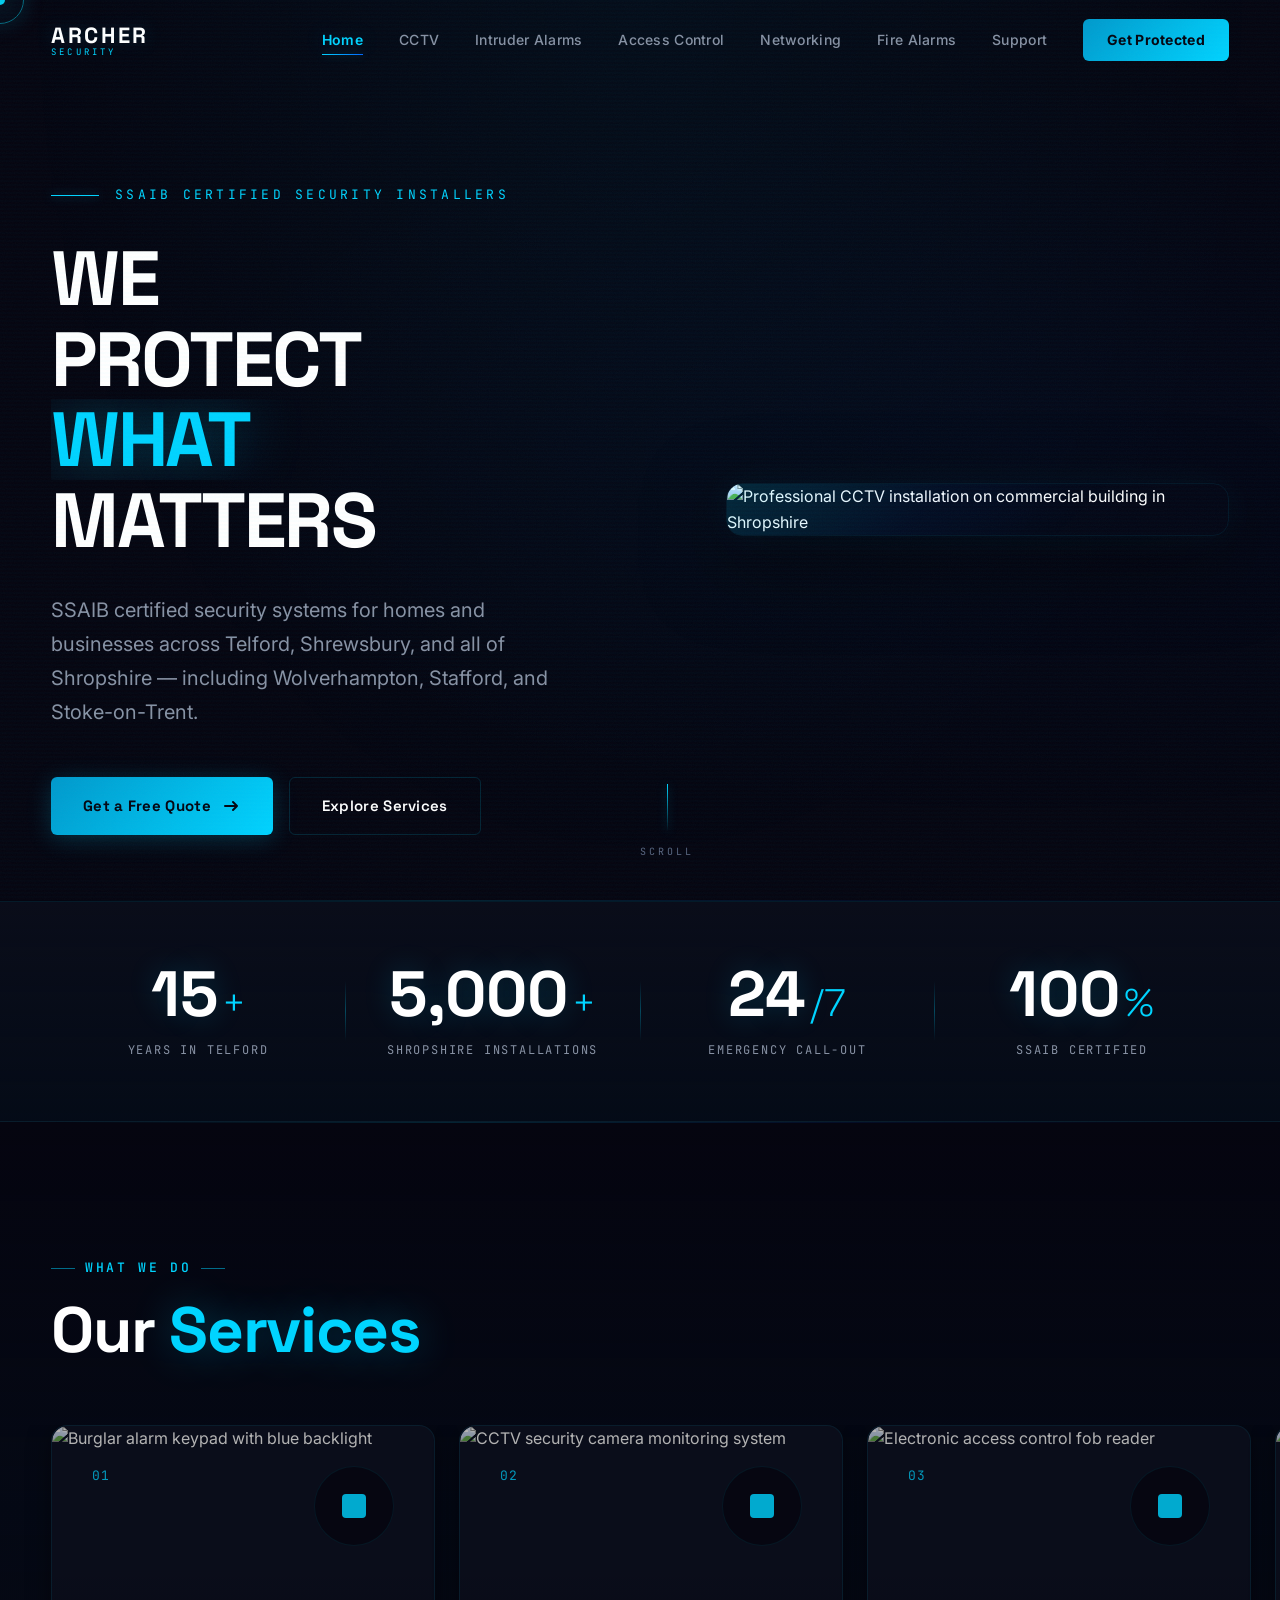
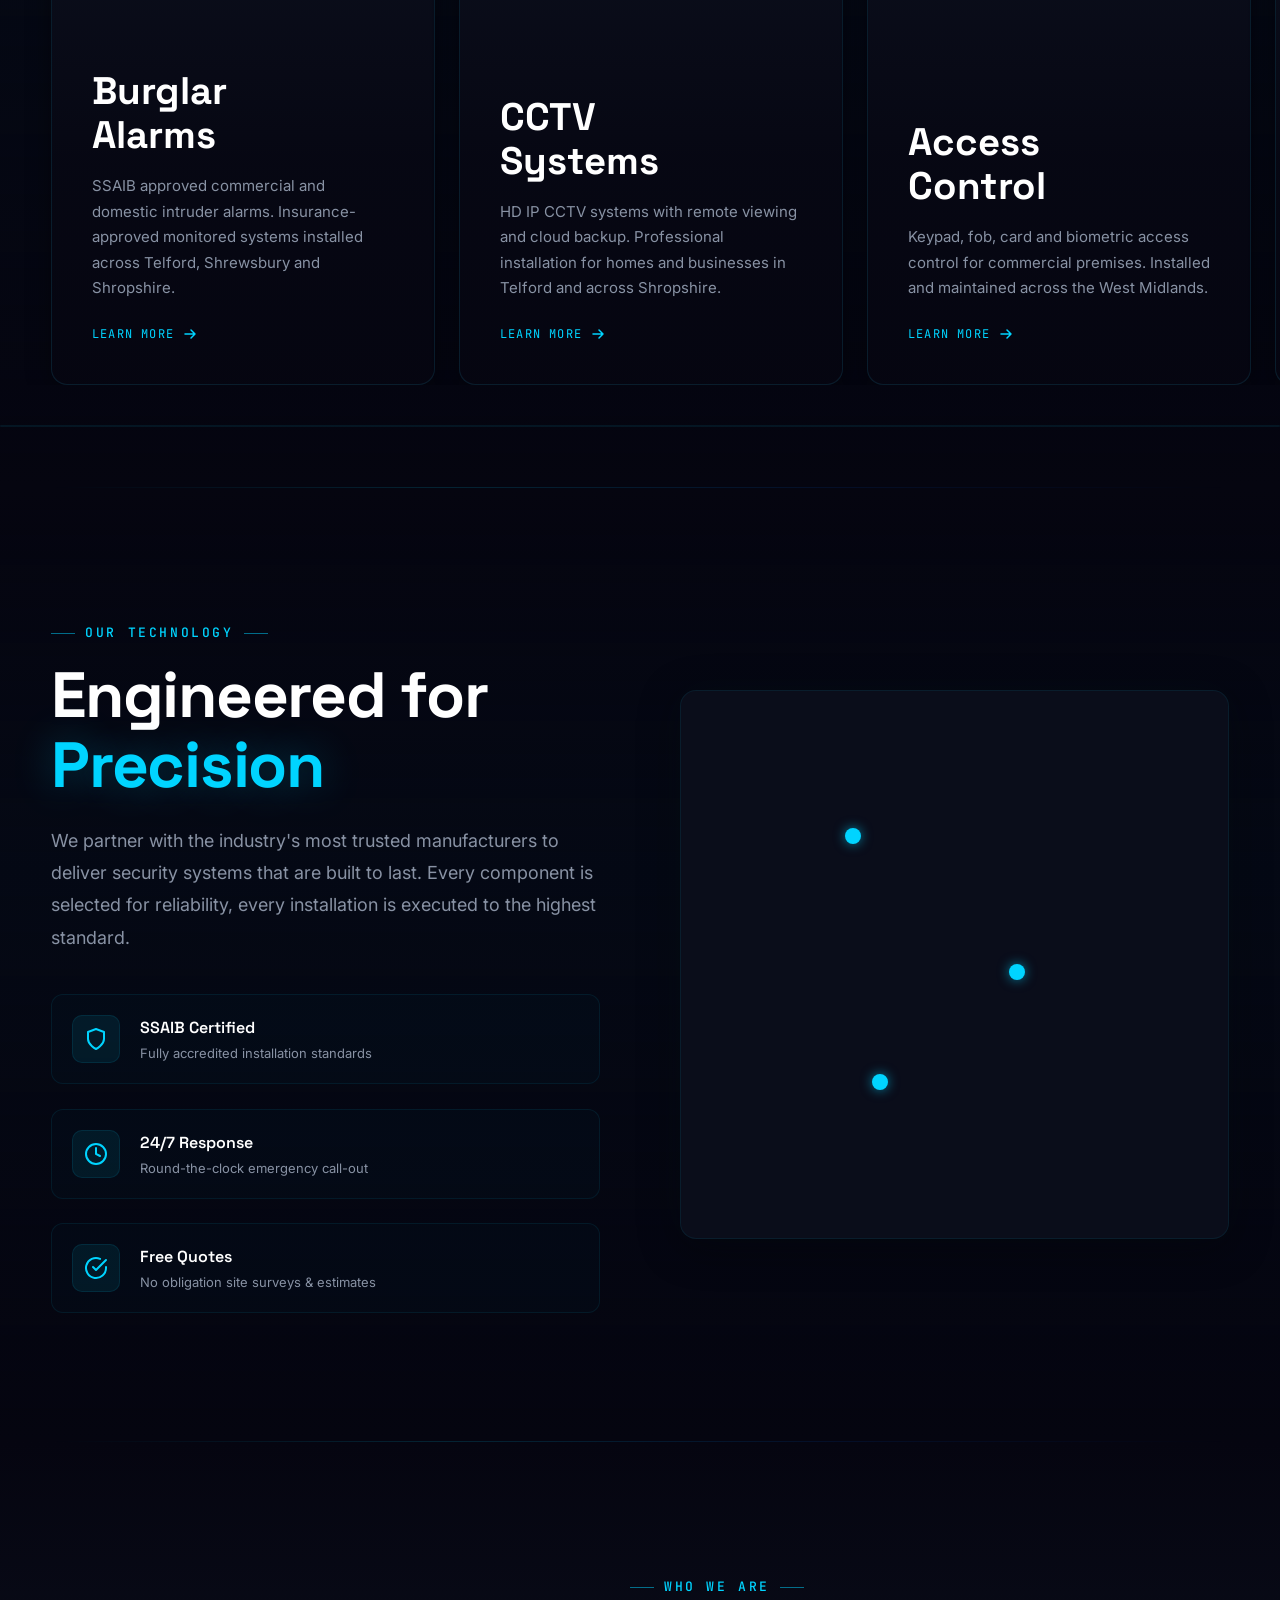
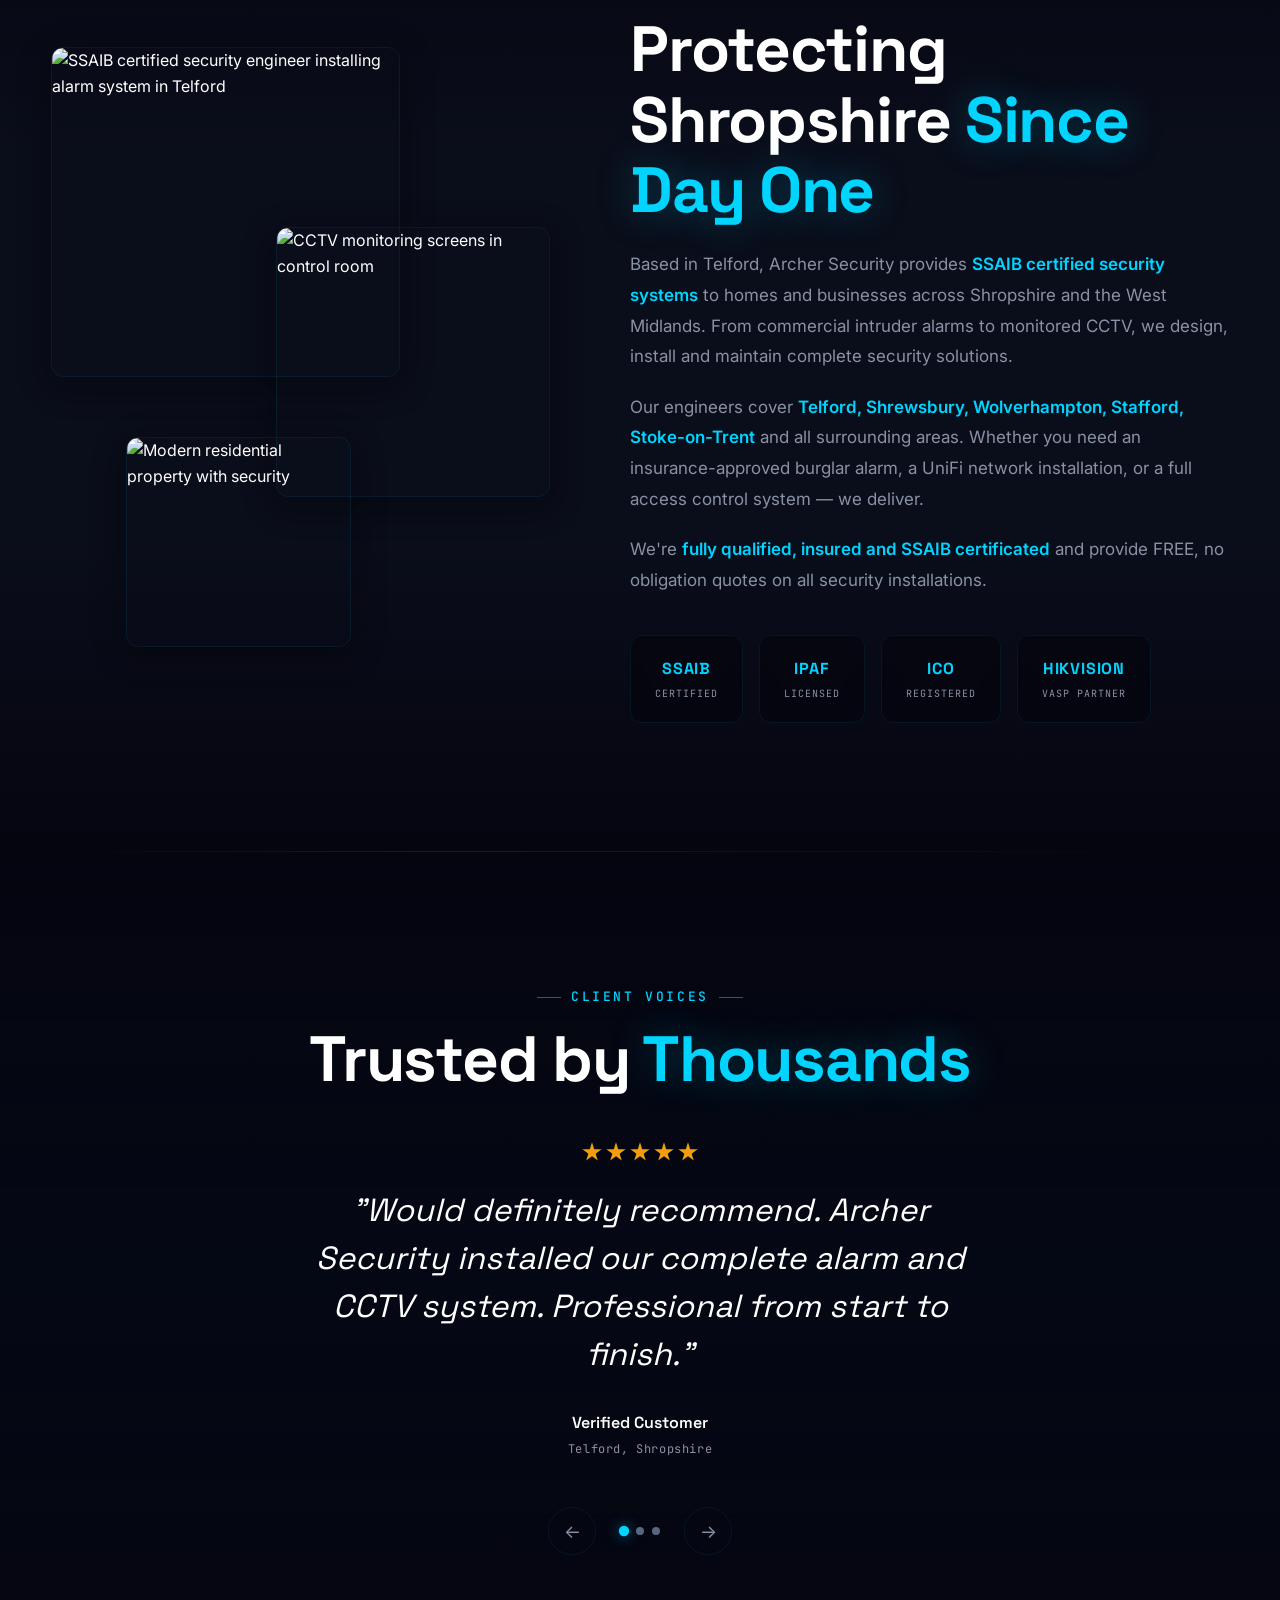
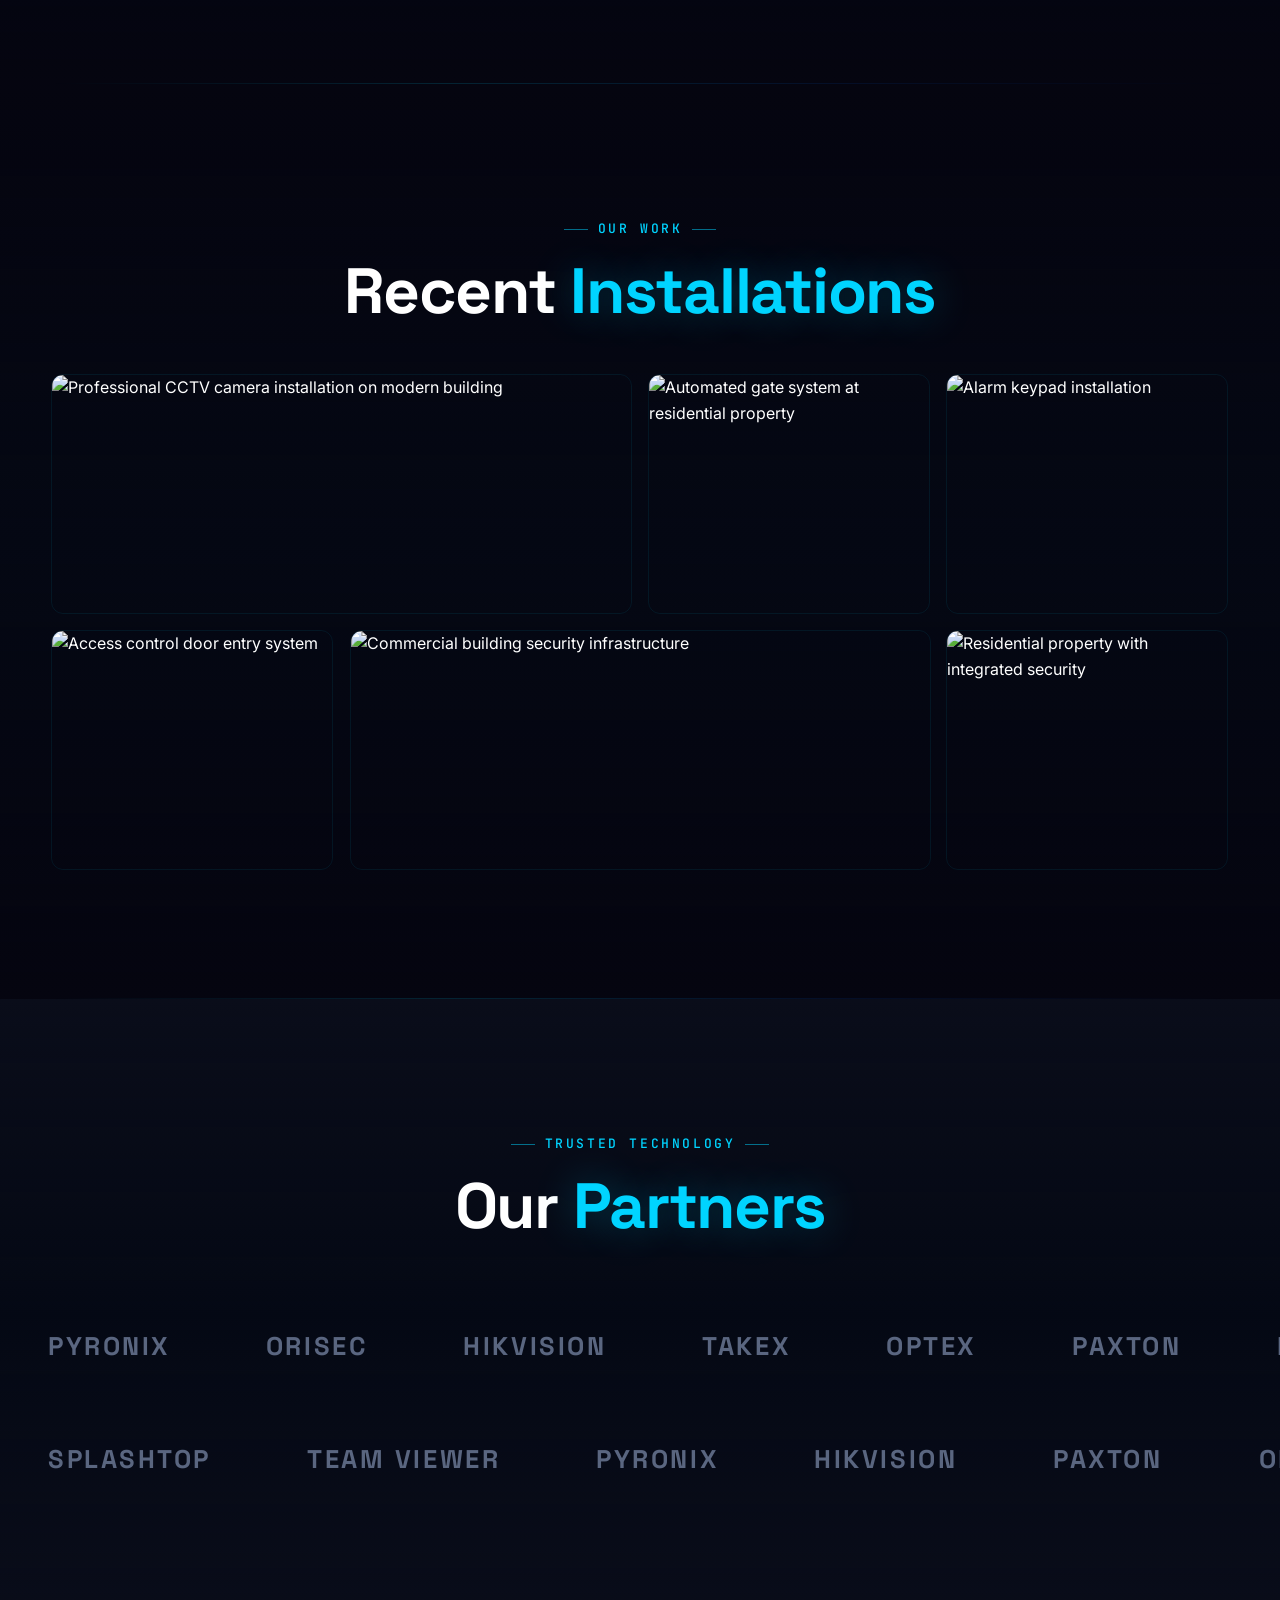
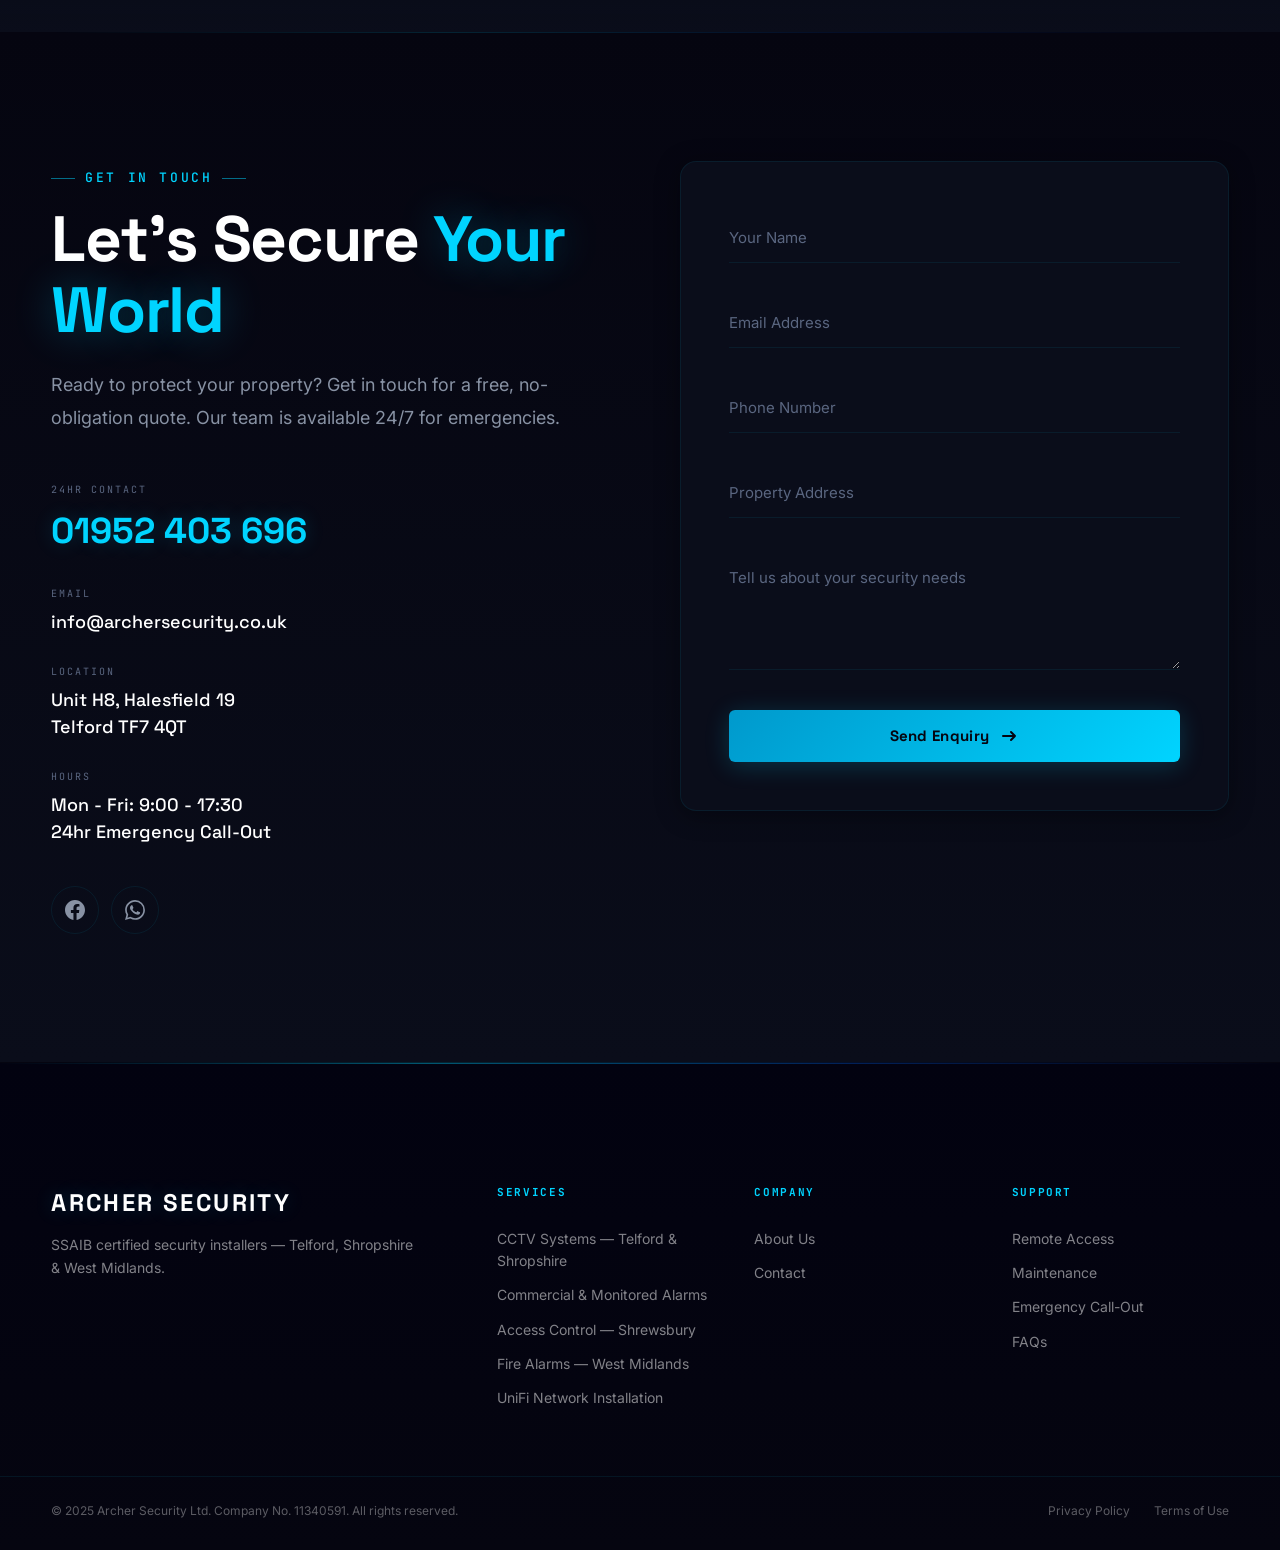
==== commit 0db2829c: "Full dark/cyber theme makeover — cinematic interactive overhaul" ====
--- a/index.html
+++ b/index.html
@@ -79,6 +79,12 @@
 
     <!-- Holographic scanline overlay -->
     <div class="scanlines" aria-hidden="true"></div>
+    <!-- Noise texture overlay -->
+    <div class="noise-overlay" aria-hidden="true"></div>
+    <!-- Mouse trail canvas -->
+    <canvas id="trail-canvas" class="trail-canvas"></canvas>
+    <!-- Energy burst container -->
+    <div id="energy-burst-container" aria-hidden="true"></div>
 
     <!-- ==================== PRELOADER ==================== -->
     <div id="preloader" class="preloader">
@@ -206,7 +212,7 @@
             <div class="services__track">
                 <div class="services__wrapper">
 
-                <article class="service-card" data-service="alarms">
+                <article class="service-card tilt-element" data-service="alarms" data-tilt>
                     <img class="service-card__img" src="https://images.unsplash.com/photo-1585338107529-13afc5f02586?w=600&q=80" alt="Burglar alarm keypad with blue backlight">
                     <div class="service-card__bg" style="background-image: url('https://images.unsplash.com/photo-1585338107529-13afc5f02586?w=600&q=80')"></div>
                     <div class="service-card__content">
@@ -223,7 +229,7 @@
                     </div>
                 </article>
 
-                <article class="service-card" data-service="cctv">
+                <article class="service-card tilt-element" data-service="cctv" data-tilt>
                     <img class="service-card__img" src="https://images.unsplash.com/photo-1557597774-9d273605dfa9?w=600&q=80" alt="CCTV security camera monitoring system">
                     <div class="service-card__bg" style="background-image: url('https://images.unsplash.com/photo-1557597774-9d273605dfa9?w=600&q=80')"></div>
                     <div class="service-card__content">
@@ -240,7 +246,7 @@
                     </div>
                 </article>
 
-                <article class="service-card" data-service="access">
+                <article class="service-card tilt-element" data-service="access" data-tilt>
                     <img class="service-card__img" src="https://images.unsplash.com/photo-1563013544-824ae1b704d3?w=600&q=80" alt="Electronic access control fob reader">
                     <div class="service-card__bg" style="background-image: url('https://images.unsplash.com/photo-1563013544-824ae1b704d3?w=600&q=80')"></div>
                     <div class="service-card__content">
@@ -257,7 +263,7 @@
                     </div>
                 </article>
 
-                <article class="service-card" data-service="fire">
+                <article class="service-card tilt-element" data-service="fire" data-tilt>
                     <img class="service-card__img" src="https://images.unsplash.com/photo-1565608087341-404b25492fee?w=600&q=80" alt="Fire alarm smoke detector on ceiling">
                     <div class="service-card__bg" style="background-image: url('https://images.unsplash.com/photo-1565608087341-404b25492fee?w=600&q=80')"></div>
                     <div class="service-card__content">
@@ -274,7 +280,7 @@
                     </div>
                 </article>
 
-                <article class="service-card" data-service="gates">
+                <article class="service-card tilt-element" data-service="gates" data-tilt>
                     <img class="service-card__img" src="https://images.unsplash.com/photo-1570129477492-45c003edd2be?w=600&q=80" alt="Automated electronic entrance gates">
                     <div class="service-card__bg" style="background-image: url('https://images.unsplash.com/photo-1570129477492-45c003edd2be?w=600&q=80')"></div>
                     <div class="service-card__content">
@@ -291,7 +297,7 @@
                     </div>
                 </article>
 
-                <article class="service-card" data-service="network">
+                <article class="service-card tilt-element" data-service="network" data-tilt>
                     <img class="service-card__img" src="https://images.unsplash.com/photo-1558494949-ef010cbdcc31?w=600&q=80" alt="Server room with network cabling infrastructure">
                     <div class="service-card__bg" style="background-image: url('https://images.unsplash.com/photo-1558494949-ef010cbdcc31?w=600&q=80')"></div>
                     <div class="service-card__content">
@@ -308,7 +314,7 @@
                     </div>
                 </article>
 
-                <article class="service-card" data-service="panic">
+                <article class="service-card tilt-element" data-service="panic" data-tilt>
                     <img class="service-card__img" src="https://images.unsplash.com/photo-1573164713714-d95e436ab8d6?w=600&q=80" alt="Emergency panic alarm button">
                     <div class="service-card__bg" style="background-image: url('https://images.unsplash.com/photo-1573164713714-d95e436ab8d6?w=600&q=80')"></div>
                     <div class="service-card__content">
@@ -325,7 +331,7 @@
                     </div>
                 </article>
 
-                <article class="service-card" data-service="commercial">
+                <article class="service-card tilt-element" data-service="commercial" data-tilt>
                     <img class="service-card__img" src="https://images.unsplash.com/photo-1486406146926-c627a92ad1ab?w=600&q=80" alt="Modern commercial office building exterior">
                     <div class="service-card__bg" style="background-image: url('https://images.unsplash.com/photo-1486406146926-c627a92ad1ab?w=600&q=80')"></div>
                     <div class="service-card__content">
@@ -720,6 +726,7 @@
 
     <script src="js/shaders.js" defer></script>
     <script src="js/three-scenes.js" defer></script>
+    <script src="js/effects.js" defer></script>
     <script src="js/animations.js" defer></script>
     <script src="js/ui.js" defer></script>
     <script src="js/app.js" defer></script>
--- a/css/styles.css
+++ b/css/styles.css
@@ -1,24 +1,29 @@
 /* ============================================
-   ARCHER SECURITY - DESIGN SYSTEM (LIGHT)
+   ARCHER SECURITY - DESIGN SYSTEM (DARK · CYBER)
+   Cinematic · Interactive · High-Energy
    ============================================ */
 
 :root {
-    --color-bg: #ffffff;
-    --color-bg-secondary: #f5f7fb;
-    --color-bg-tertiary: #edf1f8;
-    --color-accent: #083d99;
-    --color-accent-light: #0b50c2;
-    --color-accent-dark: #052566;
-    --color-accent-glow: rgba(8, 61, 153, 0.10);
-    --color-accent-glow-strong: rgba(8, 61, 153, 0.18);
-    --color-alert: #ff6b00;
-    --color-text: #0f172a;
-    --color-text-secondary: #475569;
-    --color-text-muted: #94a3b8;
-    --color-glass: rgba(0, 0, 0, 0.02);
-    --color-glass-border: rgba(0, 0, 0, 0.08);
-    --color-glass-hover: rgba(0, 0, 0, 0.04);
-    --color-card-shadow: rgba(15, 23, 42, 0.06);
+    --color-bg: #050510;
+    --color-bg-secondary: #0a0d1a;
+    --color-bg-tertiary: #0f1324;
+    --color-accent: #00d4ff;
+    --color-accent-light: #33ddff;
+    --color-accent-dark: #0099cc;
+    --color-accent-glow: rgba(0, 212, 255, 0.08);
+    --color-accent-glow-strong: rgba(0, 212, 255, 0.18);
+    --color-accent-2: #0066ff;
+    --color-accent-2-glow: rgba(0, 102, 255, 0.12);
+    --color-alert: #ff5e00;
+    --color-alert-glow: rgba(255, 94, 0, 0.2);
+    --color-text: #ffffff;
+    --color-text-secondary: #8892a4;
+    --color-text-muted: #5a6680;
+    --color-glass: rgba(0, 212, 255, 0.03);
+    --color-glass-border: rgba(0, 212, 255, 0.08);
+    --color-glass-hover: rgba(0, 212, 255, 0.06);
+    --color-card-shadow: rgba(0, 0, 0, 0.4);
+    --color-card-glow: rgba(0, 212, 255, 0.05);
 
     --font-display: 'Space Grotesk', sans-serif;
     --font-body: 'Inter', sans-serif;
@@ -27,6 +32,7 @@
     --ease-out-expo: cubic-bezier(0.16, 1, 0.3, 1);
     --ease-out-quart: cubic-bezier(0.25, 1, 0.5, 1);
     --ease-in-out: cubic-bezier(0.65, 0, 0.35, 1);
+    --ease-elastic: cubic-bezier(0.68, -0.55, 0.265, 1.55);
 
     --nav-height: 80px;
     --section-padding: clamp(80px, 10vw, 160px);
@@ -82,32 +88,108 @@
 
 ::selection {
     background: var(--color-accent);
-    color: #ffffff;
+    color: #050510;
+}
+
+/* ============================================
+   EFFECT OVERLAYS
+   ============================================ */
+
+/* Noise texture overlay */
+.noise-overlay {
+    position: fixed;
+    inset: 0;
+    z-index: 9997;
+    pointer-events: none;
+    opacity: 0.03;
+    background-image: url("data:image/svg+xml,%3Csvg viewBox='0 0 256 256' xmlns='http://www.w3.org/2000/svg'%3E%3Cfilter id='n'%3E%3CfeTurbulence type='fractalNoise' baseFrequency='0.9' numOctaves='4' stitchTiles='stitch'/%3E%3C/filter%3E%3Crect width='100%25' height='100%25' filter='url(%23n)'/%3E%3C/svg%3E");
+    background-size: 256px 256px;
+}
+
+/* Scanline overlay */
+.scanlines {
+    position: fixed;
+    inset: 0;
+    z-index: 9998;
+    pointer-events: none;
+    background: repeating-linear-gradient(
+        0deg,
+        transparent,
+        transparent 2px,
+        rgba(0, 212, 255, 0.015) 2px,
+        rgba(0, 212, 255, 0.015) 4px
+    );
+}
+
+/* Digital glitch animation */
+@keyframes textGlitch {
+    0%, 100% { text-shadow: none; transform: none; }
+    20% { text-shadow: 2px 0 rgba(255, 0, 80, 0.7), -2px 0 rgba(0, 212, 255, 0.7); transform: skewX(0.5deg); }
+    40% { text-shadow: -2px 0 rgba(255, 0, 80, 0.7), 2px 0 rgba(0, 212, 255, 0.7); transform: skewX(-0.5deg); }
+    60% { text-shadow: 1px 2px rgba(0, 212, 255, 0.6), -1px -1px rgba(0, 102, 255, 0.6); transform: none; }
+    80% { text-shadow: -1px -1px rgba(255, 94, 0, 0.5), 2px -1px rgba(0, 212, 255, 0.5); transform: skewX(0.3deg); }
+}
+
+.glitch {
+    animation: textGlitch 0.3s steps(2, jump-none);
+}
+
+/* Energy pulse ring animation */
+@keyframes energyPulse {
+    0% { transform: scale(1); opacity: 0.8; }
+    100% { transform: scale(1.8); opacity: 0; }
+}
+
+@keyframes energyPulseSlow {
+    0%, 100% { transform: scale(1); opacity: 0.4; }
+    50% { transform: scale(1.4); opacity: 0; }
+}
+
+/* Speed line animation */
+@keyframes speedLineHorizontal {
+    0% { transform: translateX(-100%); opacity: 0; }
+    20% { opacity: 0.6; }
+    80% { opacity: 0.6; }
+    100% { transform: translateX(100vw); opacity: 0; }
+}
+
+@keyframes speedLineVertical {
+    0% { transform: translateY(-100%); opacity: 0; }
+    20% { opacity: 0.4; }
+    80% { opacity: 0.4; }
+    100% { transform: translateY(100vh); opacity: 0; }
+}
+
+/* Data stream pulse */
+@keyframes dataStream {
+    0% { background-position: 0% 50%; }
+    100% { background-position: 200% 50%; }
+}
+
+/* Floating particle drift */
+@keyframes floatDrift {
+    0%, 100% { transform: translateY(0) translateX(0); }
+    25% { transform: translateY(-10px) translateX(5px); }
+    50% { transform: translateY(-5px) translateX(10px); }
+    75% { transform: translateY(-15px) translateX(-5px); }
+}
+
+/* Border glow pulse */
+@keyframes borderGlowPulse {
+    0%, 100% { border-color: rgba(0, 212, 255, 0.15); box-shadow: 0 0 10px rgba(0, 212, 255, 0.05); }
+    50% { border-color: rgba(0, 212, 255, 0.35); box-shadow: 0 0 25px rgba(0, 212, 255, 0.12); }
+}
+
+/* HUD bracket pulse */
+@keyframes hudPulse {
+    0%, 100% { opacity: 0.5; }
+    50% { opacity: 1; }
 }
 
 /* ============================================
    RENDER PERFORMANCE OPTIMISATIONS
    ============================================ */
 
-/*
- * content-visibility: auto is disabled below because it breaks GSAP
- * ScrollTrigger — the browser skips layout for off-screen sections,
- * causing ScrollTrigger to calculate incorrect trigger positions.
- * Sections retain contain-intrinsic-size hints for potential future use.
- */
-/*
-.about,
-.gallery,
-.testimonials,
-.partners,
-.contact,
-.footer {
-    content-visibility: auto;
-    contain-intrinsic-size: auto 500px;
-}
-*/
-
-/* GPU-promote known animated elements */
 .hero__title-word,
 .hero__subtitle,
 .hero__actions,
@@ -118,71 +200,38 @@
 .gallery__item,
 .accreditation,
 .form-group,
-.contact__form-wrapper {
+.contact__form-wrapper,
+.tilt-element {
     will-change: transform, opacity;
 }
 
-/* Isolate layout for card containers */
 .service-card,
 .technology__feature,
 .accreditation {
     contain: layout style;
 }
 
-/* Services wrapper - optimise for horizontal scroll */
 .services__wrapper {
     will-change: transform;
 }
 
-/* Partners marquee - promote to GPU */
 .partners__track {
     will-change: transform;
 }
 
-/* Sticky nav optimisation */
 .nav {
     will-change: transform, backdrop-filter;
 }
 
-/* Hero canvas optimisation */
-.hero-canvas {
+.hero-canvas,
+.trail-canvas {
     contain: strict;
 }
 
 /* ============================================
-   CINEMATIC EFFECTS — Scanlines, Glitch, Distortion
+   CINEMATIC EFFECTS — Image hover, kinetic, holographic
    ============================================ */
 
-/* Holographic scanline overlay */
-.scanlines {
-    position: fixed;
-    inset: 0;
-    z-index: 9998;
-    pointer-events: none;
-    background: repeating-linear-gradient(
-        0deg,
-        transparent,
-        transparent 2px,
-        rgba(8, 61, 153, 0.04) 2px,
-        rgba(8, 61, 153, 0.04) 3px
-    );
-    opacity: 0.6;
-}
-
-/* Digital glitch animation */
-@keyframes textGlitch {
-    0%, 100% { text-shadow: none; transform: none; }
-    20% { text-shadow: 2px 0 rgba(255, 0, 0, 0.6), -2px 0 rgba(0, 255, 255, 0.6); transform: skewX(0.5deg); }
-    40% { text-shadow: -2px 0 rgba(255, 0, 0, 0.6), 2px 0 rgba(0, 255, 255, 0.6); transform: skewX(-0.5deg); }
-     60% { text-shadow: 1px 2px rgba(8, 61, 153, 0.5), -1px -1px rgba(11, 80, 194, 0.5); transform: none; }
-     80% { text-shadow: -1px -1px rgba(255, 107, 0, 0.4), 2px -1px rgba(8, 61, 153, 0.4); transform: skewX(0.3deg); }
-}
-
-.glitch {
-    animation: textGlitch 0.3s steps(2, jump-none);
-}
-
-/* Image hover liquid distortion */
 .gallery__item img,
 .about__image img,
 .feature-card__img img,
@@ -198,10 +247,9 @@
 .feature-card:hover .feature-card__image img,
 .feature-block:hover .feature-block__image img {
     transform: scale(1.06);
-    filter: brightness(1.1) contrast(1.05);
-}
-
-/* Kinetic text on section titles */
+    filter: brightness(1.2) contrast(1.1) saturate(1.1);
+}
+
 .section-title {
     transition: letter-spacing 0.6s cubic-bezier(0.16, 1, 0.3, 1);
 }
@@ -209,30 +257,6 @@
 .features:hover .section-title,
 .about:hover .section-title {
     letter-spacing: 0.01em;
-}
-
-/* Magnetic element base */
-[data-magnetic] {
-    transition: transform 0.4s cubic-bezier(0.16, 1, 0.3, 1);
-}
-
-/* Button hover glow with pulse */
-.btn--primary::after {
-    content: '';
-    position: absolute;
-    inset: -4px;
-    border-radius: 10px;
-    background: transparent;
-    border: 2px solid var(--color-accent);
-    opacity: 0;
-    transition: opacity 0.4s, transform 0.4s;
-    transform: scale(1.05);
-    pointer-events: none;
-}
-
-.btn--primary:hover::after {
-    opacity: 0.3;
-    transform: scale(1);
 }
 
 /* Holographic edge glow on cards */
@@ -243,7 +267,7 @@
     position: absolute;
     inset: -1px;
     border-radius: inherit;
-    background: linear-gradient(135deg, var(--color-accent), transparent 40%, transparent 60%, var(--color-accent));
+    background: linear-gradient(135deg, var(--color-accent), transparent 30%, transparent 70%, var(--color-accent-2));
     opacity: 0;
     transition: opacity 0.5s cubic-bezier(0.16, 1, 0.3, 1);
     z-index: -1;
@@ -253,23 +277,27 @@
 .service-card:hover::before,
 .feature-card:hover::before,
 .feature-block:hover::before {
-    opacity: 0.2;
+    opacity: 0.4;
 }
 
 /* Contact form input focus glow */
 .form-input:focus {
     border-bottom-color: var(--color-accent);
-    box-shadow: 0 1px 0 var(--color-accent);
-}
-
-/* Nav accent pulse on scroll */
+    box-shadow: 0 1px 0 var(--color-accent), 0 8px 20px rgba(0, 212, 255, 0.1);
+}
+
+/* Nav accent glow on scroll */
 .nav.scrolled {
-    background: rgba(255, 255, 255, 0.92);
-    backdrop-filter: blur(28px) saturate(180%);
-    -webkit-backdrop-filter: blur(28px) saturate(180%);
-    box-shadow: 0 1px 3px rgba(0, 0, 0, 0.06), 0 0 30px rgba(8, 61, 153, 0.05);
-    border-bottom: 1px solid rgba(8, 61, 153, 0.06);
-}
+    background: rgba(5, 5, 16, 0.88);
+    backdrop-filter: blur(32px) saturate(180%);
+    -webkit-backdrop-filter: blur(32px) saturate(180%);
+    box-shadow: 0 1px 3px rgba(0, 0, 0, 0.3), 0 0 40px rgba(0, 212, 255, 0.04);
+    border-bottom: 1px solid rgba(0, 212, 255, 0.08);
+}
+
+/* ============================================
+   SECTION TAGS & TITLES
+   ============================================ */
 
 .section-tag {
     font-family: var(--font-mono);
@@ -278,8 +306,20 @@
     letter-spacing: 0.2em;
     text-transform: uppercase;
     color: var(--color-accent);
-    display: inline-block;
+    display: inline-flex;
+    align-items: center;
+    gap: 10px;
     margin-bottom: 16px;
+}
+
+.section-tag::before,
+.section-tag::after {
+    content: '';
+    display: block;
+    width: 24px;
+    height: 1px;
+    background: var(--color-accent);
+    opacity: 0.5;
 }
 
 .section-title {
@@ -295,6 +335,7 @@
 .text-accent {
     color: var(--color-accent);
     position: relative;
+    text-shadow: 0 0 40px rgba(0, 212, 255, 0.3);
 }
 
 .text-highlight {
@@ -303,14 +344,68 @@
 }
 
 /* ============================================
+   ENERGY LINES DECORATION
+   ============================================ */
+
+.energy-line {
+    position: absolute;
+    pointer-events: none;
+    z-index: 0;
+}
+
+.energy-line--horizontal {
+    width: 100%;
+    height: 1px;
+    background: linear-gradient(90deg, transparent, var(--color-accent), transparent);
+    opacity: 0.15;
+}
+
+.energy-line--vertical {
+    width: 1px;
+    height: 100%;
+    background: linear-gradient(180deg, transparent, var(--color-accent), transparent);
+    opacity: 0.1;
+}
+
+.energy-line--corner {
+    position: absolute;
+    width: 40px;
+    height: 40px;
+}
+
+.energy-line--corner::before,
+.energy-line--corner::after {
+    content: '';
+    position: absolute;
+    background: var(--color-accent);
+    opacity: 0.3;
+}
+
+.energy-line--corner::before {
+    top: 0;
+    left: 0;
+    width: 100%;
+    height: 1px;
+}
+
+.energy-line--corner::after {
+    top: 0;
+    left: 0;
+    width: 1px;
+    height: 100%;
+}
+
+/* ============================================
    CUSTOM CURSOR
    ============================================ */
+
 .cursor {
     position: fixed;
     top: 0;
     left: 0;
     z-index: 10000;
     pointer-events: none;
+    mix-blend-mode: difference;
 }
 
 .cursor__dot {
@@ -322,7 +417,7 @@
     transition: width 0.3s var(--ease-out-expo),
                 height 0.3s var(--ease-out-expo),
                 background 0.3s;
-    box-shadow: 0 0 16px rgba(8, 61, 153, 0.5);
+    box-shadow: 0 0 24px rgba(0, 212, 255, 0.8), 0 0 60px rgba(0, 212, 255, 0.3);
 }
 
 .cursor__ring {
@@ -339,7 +434,7 @@
                 border-color 0.3s,
                 opacity 0.3s;
     opacity: 0.5;
-    box-shadow: 0 0 24px rgba(8, 61, 153, 0.2);
+    box-shadow: 0 0 24px rgba(0, 212, 255, 0.3), inset 0 0 24px rgba(0, 212, 255, 0.08);
 }
 
 .cursor--hover .cursor__dot {
@@ -348,14 +443,35 @@
 }
 
 .cursor--hover .cursor__ring {
-    width: 60px;
-    height: 60px;
-    border-color: var(--color-accent);
-    opacity: 0.8;
+    width: 72px;
+    height: 72px;
+    border-color: var(--color-accent-light);
+    opacity: 0.9;
+    border-width: 2px;
+    box-shadow: 0 0 40px rgba(0, 212, 255, 0.5), inset 0 0 20px rgba(0, 212, 255, 0.12);
+}
+
+/* Cursor trail particles */
+.cursor-trail-particle {
+    position: fixed;
+    pointer-events: none;
+    z-index: 9999;
+    width: 4px;
+    height: 4px;
+    border-radius: 50%;
+    background: var(--color-accent);
+    box-shadow: 0 0 8px var(--color-accent);
+    animation: trailFade 0.6s ease-out forwards;
+}
+
+@keyframes trailFade {
+    0% { opacity: 1; transform: scale(1); }
+    100% { opacity: 0; transform: scale(0); }
 }
 
 @media (pointer: coarse) {
     .cursor { display: none; }
+    .cursor-trail-particle { display: none; }
     body { cursor: auto; }
     button, a { cursor: pointer; }
 }
@@ -363,6 +479,7 @@
 /* ============================================
    PRELOADER
    ============================================ */
+
 .preloader {
     position: fixed;
     inset: 0;
@@ -391,8 +508,8 @@
     top: 50%;
     left: 50%;
     transform: translate(-50%, -50%);
-    width: 300px;
-    height: 300px;
+    width: 400px;
+    height: 400px;
 }
 
 .preloader__text {
@@ -403,13 +520,14 @@
 .preloader__word {
     display: block;
     font-family: var(--font-display);
-    font-size: clamp(32px, 6vw, 64px);
+    font-size: clamp(32px, 6vw, 72px);
     font-weight: 700;
     letter-spacing: 0.15em;
     line-height: 1.2;
     color: var(--color-text);
     opacity: 0;
     transform: translateY(20px);
+    text-shadow: 0 0 40px rgba(0, 212, 255, 0.3);
 }
 
 .preloader__progress {
@@ -425,23 +543,24 @@
 .preloader__bar {
     width: 0;
     height: 2px;
-    background: linear-gradient(90deg, var(--color-accent), var(--color-accent-light));
+    background: linear-gradient(90deg, var(--color-accent), var(--color-accent-2), var(--color-accent-light));
     border-radius: 1px;
     transition: width 0.3s;
-    max-width: 200px;
-    box-shadow: 0 0 8px rgba(8, 61, 153, 0.3);
+    max-width: 240px;
+    box-shadow: 0 0 16px rgba(0, 212, 255, 0.4), 0 0 40px rgba(0, 212, 255, 0.15);
 }
 
 .preloader__percent {
     font-family: var(--font-mono);
-    font-size: 12px;
+    font-size: 13px;
     color: var(--color-text-secondary);
-    min-width: 36px;
+    min-width: 40px;
 }
 
 /* ============================================
    NAVIGATION
    ============================================ */
+
 .nav {
     position: fixed;
     top: 0;
@@ -452,13 +571,6 @@
     transition: background 0.4s, backdrop-filter 0.4s, box-shadow 0.4s;
 }
 
-.nav.scrolled {
-    background: rgba(255, 255, 255, 0.92);
-    backdrop-filter: blur(20px) saturate(180%);
-    -webkit-backdrop-filter: blur(20px) saturate(180%);
-    box-shadow: 0 1px 3px rgba(0, 0, 0, 0.06);
-}
-
 .nav__inner {
     max-width: var(--container-width);
     margin: 0 auto;
@@ -481,6 +593,7 @@
     font-weight: 700;
     letter-spacing: 0.12em;
     color: var(--color-text);
+    text-shadow: 0 0 20px rgba(0, 212, 255, 0.2);
 }
 
 .nav__logo-sub {
@@ -503,7 +616,7 @@
     font-weight: 500;
     letter-spacing: 0.02em;
     color: var(--color-text-secondary);
-    transition: color 0.3s;
+    transition: color 0.3s, text-shadow 0.3s;
     position: relative;
 }
 
@@ -514,12 +627,14 @@
     left: 0;
     width: 0;
     height: 1.5px;
-    background: linear-gradient(90deg, var(--color-accent), var(--color-accent-light));
+    background: linear-gradient(90deg, var(--color-accent), var(--color-accent-2));
     transition: width 0.4s var(--ease-out-expo);
+    box-shadow: 0 0 8px rgba(0, 212, 255, 0.4);
 }
 
 .nav__link:hover {
     color: var(--color-text);
+    text-shadow: 0 0 20px rgba(0, 212, 255, 0.15);
 }
 
 .nav__link:hover::after {
@@ -529,6 +644,7 @@
 .nav__link--active {
     color: var(--color-accent);
     font-weight: 600;
+    text-shadow: 0 0 20px rgba(0, 212, 255, 0.25);
 }
 
 .nav__link--active::after {
@@ -536,12 +652,13 @@
 }
 
 .nav__link--cta {
-    background: var(--color-accent);
-    color: #ffffff;
+    background: linear-gradient(135deg, var(--color-accent-dark), var(--color-accent));
+    color: #050510;
     padding: 10px 24px;
     border-radius: 6px;
-    font-weight: 600;
+    font-weight: 700;
     transition: background 0.3s, transform 0.3s, box-shadow 0.3s;
+    text-shadow: none;
 }
 
 .nav__link--cta::after {
@@ -549,10 +666,10 @@
 }
 
 .nav__link--cta:hover {
-    background: var(--color-accent-dark);
-    color: #ffffff;
-    transform: translateY(-1px);
-    box-shadow: 0 4px 16px rgba(8, 61, 153, 0.25);
+    background: linear-gradient(135deg, var(--color-accent), var(--color-accent-light));
+    color: #050510;
+    transform: translateY(-2px);
+    box-shadow: 0 8px 32px rgba(0, 212, 255, 0.35), 0 0 60px rgba(0, 212, 255, 0.15);
 }
 
 .nav__burger {
@@ -585,6 +702,7 @@
 /* ============================================
    HERO
    ============================================ */
+
 .hero-canvas {
     position: fixed;
     top: 0;
@@ -602,6 +720,15 @@
     display: flex;
     align-items: center;
     padding: var(--nav-height) var(--container-padding) 0;
+}
+
+.hero::before {
+    content: '';
+    position: absolute;
+    inset: 0;
+    background: radial-gradient(ellipse at 50% 0%, rgba(0, 212, 255, 0.04) 0%, transparent 70%),
+                radial-gradient(ellipse at 80% 50%, rgba(0, 102, 255, 0.03) 0%, transparent 60%);
+    pointer-events: none;
 }
 
 .hero__inner {
@@ -651,6 +778,7 @@
     background: var(--color-accent);
     transform-origin: left;
     transform: scaleX(0);
+    box-shadow: 0 0 10px rgba(0, 212, 255, 0.5);
 }
 
 .hero__eyebrow-text {
@@ -683,6 +811,7 @@
 
 .hero__title-word--accent {
     color: var(--color-accent);
+    text-shadow: 0 0 60px rgba(0, 212, 255, 0.4);
 }
 
 .hero__subtitle {
@@ -706,9 +835,10 @@
     position: relative;
     border-radius: 16px;
     overflow: hidden;
-    box-shadow: 0 24px 64px rgba(15, 23, 42, 0.10);
+    box-shadow: 0 24px 80px rgba(0, 0, 0, 0.5), 0 0 40px rgba(0, 212, 255, 0.06);
     opacity: 0;
     transform: translateY(30px) scale(0.97);
+    border: 1px solid rgba(0, 212, 255, 0.08);
 }
 
 .hero__image img {
@@ -721,7 +851,7 @@
 .hero__image-overlay {
     position: absolute;
     inset: 0;
-    background: linear-gradient(135deg, rgba(8, 61, 153, 0.12) 0%, rgba(8, 61, 153, 0.03) 40%, transparent 70%);
+    background: linear-gradient(135deg, rgba(0, 212, 255, 0.15) 0%, rgba(0, 102, 255, 0.05) 40%, transparent 70%);
     pointer-events: none;
 }
 
@@ -742,6 +872,7 @@
     height: 48px;
     background: linear-gradient(to bottom, var(--color-accent), transparent);
     animation: scrollPulse 2s ease-in-out infinite;
+    box-shadow: 0 0 10px rgba(0, 212, 255, 0.4);
 }
 
 .hero__scroll-text {
@@ -756,7 +887,28 @@
     50% { opacity: 1; transform: scaleY(1); }
 }
 
-/* --- Buttons --- */
+/* Speed lines behind hero */
+.hero__speed-lines {
+    position: absolute;
+    inset: 0;
+    pointer-events: none;
+    overflow: hidden;
+    z-index: 0;
+}
+
+.hero__speed-line {
+    position: absolute;
+    height: 1px;
+    background: linear-gradient(90deg, transparent, rgba(0, 212, 255, 0.15), transparent);
+    width: 300px;
+    animation: speedLineHorizontal 3s linear infinite;
+    opacity: 0;
+}
+
+/* ============================================
+   BUTTONS
+   ============================================ */
+
 .btn {
     display: inline-flex;
     align-items: center;
@@ -773,26 +925,62 @@
 }
 
 .btn--primary {
-    background: var(--color-accent);
-    color: #ffffff;
+    background: linear-gradient(135deg, var(--color-accent-dark), var(--color-accent));
+    color: #050510;
+    font-weight: 700;
+    box-shadow: 0 4px 24px rgba(0, 212, 255, 0.2);
+}
+
+.btn--primary::before {
+    content: '';
+    position: absolute;
+    inset: 0;
+    background: linear-gradient(135deg, transparent, rgba(255,255,255,0.15), transparent);
+    transform: translateX(-100%);
+    transition: transform 0.6s;
 }
 
 .btn--primary:hover {
-    background: var(--color-accent-dark);
-    transform: translateY(-2px);
-    box-shadow: 0 8px 32px rgba(8, 61, 153, 0.30), 0 0 0 4px rgba(8, 61, 153, 0.08);
+    background: linear-gradient(135deg, var(--color-accent), var(--color-accent-light));
+    transform: translateY(-3px);
+    box-shadow: 0 12px 40px rgba(0, 212, 255, 0.35), 0 0 80px rgba(0, 212, 255, 0.12);
+}
+
+.btn--primary:hover::before {
+    transform: translateX(100%);
+}
+
+.btn--primary::after {
+    content: '';
+    position: absolute;
+    inset: -4px;
+    border-radius: 10px;
+    background: transparent;
+    border: 2px solid var(--color-accent);
+    opacity: 0;
+    transition: opacity 0.4s, transform 0.4s;
+    transform: scale(1.05);
+    pointer-events: none;
+}
+
+.btn--primary:hover::after {
+    opacity: 0.3;
+    transform: scale(1);
+    animation: borderGlowPulse 2s ease-in-out infinite;
 }
 
 .btn--ghost {
-    border: 1.5px solid var(--color-glass-border);
+    border: 1.5px solid rgba(0, 212, 255, 0.15);
     color: var(--color-text);
-    background: var(--color-bg);
+    background: transparent;
+    backdrop-filter: blur(10px);
 }
 
 .btn--ghost:hover {
     border-color: var(--color-accent);
     background: var(--color-accent-glow);
     transform: translateY(-2px);
+    box-shadow: 0 8px 24px rgba(0, 212, 255, 0.1), 0 0 40px rgba(0, 212, 255, 0.05);
 }
 
 .btn--full {
@@ -800,13 +988,25 @@
     justify-content: center;
 }
 
+/* Pulse ring around primary buttons */
+.btn-pulse-ring {
+    position: absolute;
+    inset: -8px;
+    border-radius: 14px;
+    border: 2px solid var(--color-accent);
+    opacity: 0;
+    pointer-events: none;
+    animation: energyPulse 2s ease-out infinite;
+}
+
 /* ============================================
    STATS
    ============================================ */
+
 .stats {
     position: relative;
     z-index: 1;
-    background: linear-gradient(180deg, var(--color-bg-secondary) 0%, rgba(8, 61, 153, 0.03) 100%);
+    background: linear-gradient(180deg, var(--color-bg-secondary) 0%, rgba(0, 212, 255, 0.03) 100%);
     border-top: 1px solid var(--color-glass-border);
     border-bottom: 1px solid var(--color-glass-border);
 }
@@ -831,6 +1031,7 @@
     font-weight: 700;
     line-height: 1;
     color: var(--color-text);
+    text-shadow: 0 0 30px rgba(0, 212, 255, 0.2);
 }
 
 .stats__plus,
@@ -854,19 +1055,21 @@
 .stats__divider {
     width: 1px;
     height: 60px;
-    background: var(--color-glass-border);
+    background: linear-gradient(180deg, transparent, var(--color-accent), transparent);
     transform: scaleY(0);
     transform-origin: center;
+    opacity: 0.3;
 }
 
 /* ============================================
    SERVICES (Horizontal Scroll)
    ============================================ */
+
 .services {
     position: relative;
     z-index: 1;
     padding-top: var(--section-padding);
-    background: linear-gradient(180deg, var(--color-bg) 0%, rgba(8, 61, 153, 0.015) 50%, var(--color-bg) 100%);
+    background: linear-gradient(180deg, var(--color-bg) 0%, rgba(0, 212, 255, 0.02) 40%, var(--color-bg) 100%);
     overflow: hidden;
 }
 
@@ -901,7 +1104,7 @@
     height: 560px;
     border-radius: 16px;
     overflow: hidden;
-    background: var(--color-bg);
+    background: var(--color-bg-secondary);
     border: 1px solid var(--color-glass-border);
     box-shadow: 0 4px 24px var(--color-card-shadow);
     transition: border-color 0.4s, box-shadow 0.4s, transform 0.4s;
@@ -909,9 +1112,9 @@
 }
 
 .service-card:hover {
-    border-color: rgba(8, 61, 153, 0.2);
-    box-shadow: 0 12px 48px rgba(15, 23, 42, 0.10), 0 0 0 1px rgba(8, 61, 153, 0.08);
-    transform: translateY(-4px);
+    border-color: rgba(0, 212, 255, 0.25);
+    box-shadow: 0 12px 48px rgba(0, 0, 0, 0.5), 0 0 30px rgba(0, 212, 255, 0.08), 0 0 0 1px rgba(0, 212, 255, 0.1);
+    transform: translateY(-6px);
 }
 
 .service-card__bg {
@@ -919,12 +1122,13 @@
     inset: 0;
     background-size: cover;
     background-position: center;
+    opacity: 0.06;
+    transition: opacity 0.6s;
+    filter: brightness(1.5) saturate(0.5);
+}
+
+.service-card:hover .service-card__bg {
     opacity: 0.12;
-    transition: opacity 0.6s;
-}
-
-.service-card:hover .service-card__bg {
-    opacity: 0.20;
 }
 
 .service-card__content {
@@ -935,6 +1139,15 @@
     display: flex;
     flex-direction: column;
     justify-content: flex-end;
+}
+
+.service-card__content::before {
+    content: '';
+    position: absolute;
+    inset: 0;
+    background: linear-gradient(to top, rgba(5,5,16,0.95) 0%, rgba(5,5,16,0.7) 40%, transparent 75%);
+    z-index: -1;
+    border-radius: 0 0 16px 16px;
 }
 
 .service-card__number {
@@ -971,11 +1184,12 @@
     letter-spacing: 0.1em;
     text-transform: uppercase;
     color: var(--color-accent);
-    transition: gap 0.3s;
+    transition: gap 0.3s, text-shadow 0.3s;
 }
 
 .service-card__cta:hover {
     gap: 14px;
+    text-shadow: 0 0 16px rgba(0, 212, 255, 0.4);
 }
 
 .service-card__visual {
@@ -992,12 +1206,12 @@
     border: 1.5px solid var(--color-glass-border);
     position: relative;
     transition: border-color 0.4s, box-shadow 0.4s;
-    background: var(--color-bg);
+    background: rgba(5, 5, 16, 0.8);
 }
 
 .service-card:hover .service-card__icon {
     border-color: var(--color-accent);
-    box-shadow: 0 0 24px var(--color-accent-glow);
+    box-shadow: 0 0 32px var(--color-accent-glow);
 }
 
 .service-card__icon::before {
@@ -1010,7 +1224,22 @@
     height: 24px;
     background: var(--color-accent);
     border-radius: 4px;
-    opacity: 0.7;
+    opacity: 0.8;
+}
+
+.service-card__icon::after {
+    content: '';
+    position: absolute;
+    inset: -12px;
+    border-radius: 50%;
+    border: 1px solid var(--color-accent);
+    opacity: 0;
+    transition: opacity 0.4s, transform 0.4s;
+}
+
+.service-card:hover .service-card__icon::after {
+    opacity: 0.3;
+    transform: scale(1.2);
 }
 
 .service-card__img {
@@ -1022,6 +1251,12 @@
     object-fit: cover;
     border-radius: 16px 16px 0 0;
     z-index: 0;
+    filter: brightness(0.7) saturate(0.8);
+    transition: filter 0.4s;
+}
+
+.service-card:hover .service-card__img {
+    filter: brightness(1) saturate(1);
 }
 
 .services__progress {
@@ -1029,7 +1264,7 @@
     margin: 40px auto 60px;
     padding: 0 var(--container-padding);
     height: 2px;
-    background: var(--color-glass-border);
+    background: rgba(0, 212, 255, 0.08);
     border-radius: 1px;
     overflow: hidden;
 }
@@ -1037,19 +1272,21 @@
 .services__progress-bar {
     height: 100%;
     width: 0%;
-    background: var(--color-accent);
+    background: linear-gradient(90deg, var(--color-accent), var(--color-accent-2));
     border-radius: 1px;
     transition: width 0.1s;
+    box-shadow: 0 0 10px rgba(0, 212, 255, 0.4);
 }
 
 /* ============================================
    TECHNOLOGY SHOWCASE
    ============================================ */
+
 .technology {
     position: relative;
     z-index: 1;
     padding: var(--section-padding) 0;
-    background: linear-gradient(180deg, var(--color-bg) 0%, rgba(8, 61, 153, 0.015) 40%, var(--color-bg) 100%);
+    background: linear-gradient(180deg, var(--color-bg) 0%, rgba(0, 212, 255, 0.02) 40%, var(--color-bg) 100%);
 }
 
 .technology__inner {
@@ -1080,15 +1317,17 @@
     align-items: center;
     gap: 20px;
     padding: 20px;
-    background: var(--color-bg-secondary);
+    background: rgba(0, 212, 255, 0.02);
     border: 1px solid var(--color-glass-border);
     border-radius: 12px;
-    transition: border-color 0.3s, background 0.3s, box-shadow 0.3s;
+    transition: border-color 0.3s, background 0.3s, box-shadow 0.3s, transform 0.3s;
 }
 
 .technology__feature:hover {
-    border-color: rgba(8, 61, 153, 0.15);
-    box-shadow: 0 4px 20px var(--color-card-shadow);
+    border-color: rgba(0, 212, 255, 0.2);
+    box-shadow: 0 4px 20px rgba(0, 0, 0, 0.3), 0 0 20px rgba(0, 212, 255, 0.05);
+    transform: translateX(4px);
+    background: rgba(0, 212, 255, 0.03);
 }
 
 .technology__feature-icon {
@@ -1101,6 +1340,7 @@
     justify-content: center;
     color: var(--color-accent);
     flex-shrink: 0;
+    border: 1px solid rgba(0, 212, 255, 0.1);
 }
 
 .technology__feature h4 {
@@ -1123,7 +1363,7 @@
     overflow: hidden;
     background: var(--color-bg-secondary);
     border: 1px solid var(--color-glass-border);
-    box-shadow: 0 8px 40px var(--color-card-shadow);
+    box-shadow: 0 8px 40px var(--color-card-shadow), 0 0 40px rgba(0, 212, 255, 0.03);
 }
 
 .technology__canvas {
@@ -1154,6 +1394,7 @@
     background: var(--color-accent);
     position: relative;
     animation: hotspotPulse 2s ease-in-out infinite;
+    box-shadow: 0 0 12px rgba(0, 212, 255, 0.6);
 }
 
 .hotspot__pulse::before {
@@ -1169,21 +1410,22 @@
 .hotspot__label {
     position: absolute;
     top: 50%;
-    left: calc(100% + 12px);
+    left: calc(100% + 14px);
     transform: translateY(-50%);
     font-family: var(--font-mono);
     font-size: 11px;
     letter-spacing: 0.05em;
     color: var(--color-text);
     white-space: nowrap;
-    background: rgba(255, 255, 255, 0.95);
+    background: rgba(5, 5, 16, 0.95);
     padding: 6px 12px;
     border-radius: 6px;
     border: 1px solid var(--color-glass-border);
-    box-shadow: 0 4px 12px var(--color-card-shadow);
+    box-shadow: 0 4px 12px rgba(0, 0, 0, 0.5);
     opacity: 0;
     transition: opacity 0.3s;
     pointer-events: none;
+    backdrop-filter: blur(8px);
 }
 
 .hotspot:hover .hotspot__label {
@@ -1192,18 +1434,19 @@
 
 @keyframes hotspotPulse {
     0%, 100% { transform: scale(1); }
-    50% { transform: scale(1.2); }
+    50% { transform: scale(1.3); box-shadow: 0 0 20px rgba(0, 212, 255, 0.8); }
 }
 
 @keyframes hotspotRing {
     0% { transform: scale(0.8); opacity: 0; }
-    50% { opacity: 0.6; }
+    50% { opacity: 0.8; }
     100% { transform: scale(1.5); opacity: 0; }
 }
 
 /* ============================================
    ABOUT
    ============================================ */
+
 .about {
     position: relative;
     z-index: 1;
@@ -1286,17 +1529,18 @@
     flex-direction: column;
     align-items: center;
     padding: 20px 24px;
-    background: var(--color-bg);
+    background: rgba(5, 5, 16, 0.8);
     border: 1px solid var(--color-glass-border);
     border-radius: 12px;
     transition: border-color 0.3s, transform 0.3s, box-shadow 0.3s;
     min-width: 100px;
+    backdrop-filter: blur(8px);
 }
 
 .accreditation:hover {
     border-color: var(--color-accent);
     transform: translateY(-4px);
-    box-shadow: 0 8px 24px var(--color-card-shadow);
+    box-shadow: 0 8px 32px rgba(0, 0, 0, 0.4), 0 0 24px rgba(0, 212, 255, 0.08);
 }
 
 .accreditation__badge {
@@ -1319,11 +1563,12 @@
 /* ============================================
    TESTIMONIALS
    ============================================ */
+
 .testimonials {
     position: relative;
     z-index: 1;
     padding: var(--section-padding) 0;
-    background: linear-gradient(180deg, var(--color-bg) 0%, rgba(8, 61, 153, 0.02) 50%, var(--color-bg) 100%);
+    background: linear-gradient(180deg, var(--color-bg) 0%, rgba(0, 212, 255, 0.02) 50%, var(--color-bg) 100%);
     text-align: center;
 }
 
@@ -1371,6 +1616,7 @@
     height: 20px;
     background: #f59e0b;
     clip-path: polygon(50% 0%, 61% 35%, 98% 35%, 68% 57%, 79% 91%, 50% 70%, 21% 91%, 32% 57%, 2% 35%, 39% 35%);
+    box-shadow: 0 0 8px rgba(245, 158, 11, 0.3);
 }
 
 .testimonial__quote {
@@ -1421,7 +1667,7 @@
     justify-content: center;
     font-size: 18px;
     color: var(--color-text-secondary);
-    transition: border-color 0.3s, background 0.3s, color 0.3s;
+    transition: border-color 0.3s, background 0.3s, color 0.3s, box-shadow 0.3s;
 }
 
 .testimonials__prev:hover,
@@ -1429,6 +1675,7 @@
     border-color: var(--color-accent);
     background: var(--color-accent-glow);
     color: var(--color-accent);
+    box-shadow: 0 0 20px rgba(0, 212, 255, 0.1);
 }
 
 .testimonials__dots {
@@ -1441,23 +1688,25 @@
     height: 8px;
     border-radius: 50%;
     background: var(--color-text-muted);
-    transition: background 0.3s, transform 0.3s;
+    transition: background 0.3s, transform 0.3s, box-shadow 0.3s;
     cursor: none;
 }
 
 .testimonials__dot.active {
     background: var(--color-accent);
     transform: scale(1.3);
+    box-shadow: 0 0 10px rgba(0, 212, 255, 0.5);
 }
 
 /* ============================================
    PARTNERS
    ============================================ */
+
 .partners {
     position: relative;
     z-index: 1;
     padding: var(--section-padding) 0;
-    background: linear-gradient(180deg, var(--color-bg-secondary) 0%, rgba(8, 61, 153, 0.02) 50%, var(--color-bg-secondary) 100%);
+    background: linear-gradient(180deg, var(--color-bg-secondary) 0%, rgba(0, 212, 255, 0.02) 50%, var(--color-bg-secondary) 100%);
     overflow: hidden;
 }
 
@@ -1498,12 +1747,13 @@
     font-weight: 700;
     letter-spacing: 0.1em;
     color: var(--color-text-muted);
-    transition: color 0.4s;
+    transition: color 0.4s, text-shadow 0.4s;
     white-space: nowrap;
 }
 
 .partner-logo:hover span {
     color: var(--color-accent);
+    text-shadow: 0 0 20px rgba(0, 212, 255, 0.4);
 }
 
 @keyframes marquee {
@@ -1512,13 +1762,14 @@
 }
 
 /* ============================================
-   GALLERY STRIP
+   GALLERY
    ============================================ */
+
 .gallery {
     position: relative;
     z-index: 1;
     padding: var(--section-padding) 0;
-    background: linear-gradient(180deg, var(--color-bg-secondary) 0%, var(--color-bg) 50%, var(--color-bg) 100%);
+    background: linear-gradient(180deg, var(--color-bg) 0%, rgba(0, 212, 255, 0.015) 50%, var(--color-bg) 100%);
     overflow: hidden;
 }
 
@@ -1544,6 +1795,13 @@
     border-radius: 12px;
     overflow: hidden;
     position: relative;
+    border: 1px solid var(--color-glass-border);
+    transition: border-color 0.4s, box-shadow 0.4s;
+}
+
+.gallery__item:hover {
+    border-color: rgba(0, 212, 255, 0.2);
+    box-shadow: 0 8px 32px rgba(0, 0, 0, 0.4), 0 0 20px rgba(0, 212, 255, 0.05);
 }
 
 .gallery__item img {
@@ -1568,7 +1826,7 @@
 .gallery__item-overlay {
     position: absolute;
     inset: 0;
-    background: linear-gradient(to top, rgba(15, 23, 42, 0.6) 0%, transparent 50%);
+    background: linear-gradient(to top, rgba(5, 5, 16, 0.8) 0%, transparent 50%);
     display: flex;
     align-items: flex-end;
     padding: 20px;
@@ -1590,6 +1848,7 @@
 /* ============================================
    CONTACT
    ============================================ */
+
 .contact {
     position: relative;
     z-index: 1;
@@ -1636,17 +1895,19 @@
     font-weight: 500;
     line-height: 1.5;
     color: var(--color-text);
-    transition: color 0.3s;
+    transition: color 0.3s, text-shadow 0.3s;
 }
 
 .contact__detail-value--phone {
     font-size: clamp(24px, 3vw, 36px);
     font-weight: 700;
     color: var(--color-accent);
+    text-shadow: 0 0 20px rgba(0, 212, 255, 0.2);
 }
 
 .contact__detail-value--phone:hover {
-    color: var(--color-accent-dark);
+    color: var(--color-accent-light);
+    text-shadow: 0 0 30px rgba(0, 212, 255, 0.4);
 }
 
 .contact__socials {
@@ -1663,13 +1924,14 @@
     align-items: center;
     justify-content: center;
     color: var(--color-text-secondary);
-    transition: border-color 0.3s, color 0.3s, background 0.3s;
+    transition: border-color 0.3s, color 0.3s, background 0.3s, box-shadow 0.3s;
 }
 
 .contact__social:hover {
     border-color: var(--color-accent);
     color: var(--color-accent);
     background: var(--color-accent-glow);
+    box-shadow: 0 0 24px rgba(0, 212, 255, 0.1);
 }
 
 .contact__form {
@@ -1677,7 +1939,8 @@
     border: 1px solid var(--color-glass-border);
     border-radius: 16px;
     padding: 48px;
-    box-shadow: 0 4px 24px var(--color-card-shadow);
+    box-shadow: 0 4px 24px var(--color-card-shadow), 0 0 30px rgba(0, 212, 255, 0.02);
+    backdrop-filter: blur(8px);
 }
 
 .form-group {
@@ -1729,6 +1992,7 @@
     height: 2px;
     background: var(--color-accent);
     transition: width 0.4s var(--ease-out-expo);
+    box-shadow: 0 0 8px rgba(0, 212, 255, 0.4);
 }
 
 .form-input:focus ~ .form-line {
@@ -1743,10 +2007,11 @@
 /* ============================================
    FOOTER
    ============================================ */
+
 .footer {
     position: relative;
     z-index: 1;
-    background: linear-gradient(180deg, #0a1529 0%, #0f172a 100%);
+    background: linear-gradient(180deg, #020210 0%, #050510 100%);
     color: #ffffff;
     padding: 60px 0 30px;
 }
@@ -1758,7 +2023,7 @@
     left: 0;
     right: 0;
     height: 1px;
-    background: linear-gradient(to right, transparent, rgba(8, 61, 153, 0.5), rgba(11, 80, 194, 0.3), transparent);
+    background: linear-gradient(to right, transparent, rgba(0, 212, 255, 0.4), rgba(0, 102, 255, 0.3), transparent);
 }
 
 .footer__line {
@@ -1786,6 +2051,7 @@
     display: block;
     margin-bottom: 12px;
     color: #ffffff;
+    text-shadow: 0 0 20px rgba(0, 212, 255, 0.2);
 }
 
 .footer__tagline {
@@ -1817,7 +2083,7 @@
 }
 
 .footer__col a:hover {
-    color: #ffffff;
+    color: var(--color-accent);
     padding-left: 8px;
 }
 
@@ -1825,7 +2091,7 @@
     max-width: var(--container-width);
     margin: 0 auto;
     padding: 24px var(--container-padding) 0;
-    border-top: 1px solid rgba(255, 255, 255, 0.1);
+    border-top: 1px solid rgba(0, 212, 255, 0.08);
     display: flex;
     justify-content: space-between;
     align-items: center;
@@ -1844,7 +2110,7 @@
 }
 
 .footer__legal a:hover {
-    color: #ffffff;
+    color: var(--color-accent);
 }
 
 .footer__back-to-top {
@@ -1854,7 +2120,7 @@
     width: 48px;
     height: 48px;
     border-radius: 50%;
-    background: var(--color-bg);
+    background: rgba(5, 5, 16, 0.9);
     border: 1px solid var(--color-glass-border);
     display: flex;
     align-items: center;
@@ -1863,9 +2129,10 @@
     z-index: 100;
     opacity: 0;
     transform: translateY(20px);
-    transition: opacity 0.4s, transform 0.4s, border-color 0.3s, background 0.3s;
+    transition: opacity 0.4s, transform 0.4s, border-color 0.3s, box-shadow 0.3s;
     pointer-events: none;
     box-shadow: 0 4px 16px var(--color-card-shadow);
+    backdrop-filter: blur(12px);
 }
 
 .footer__back-to-top.visible {
@@ -1876,20 +2143,102 @@
 
 .footer__back-to-top:hover {
     border-color: var(--color-accent);
-    background: var(--color-accent-glow);
+    box-shadow: 0 4px 24px rgba(0, 0, 0, 0.5), 0 0 24px rgba(0, 212, 255, 0.15);
+}
+
+/* ============================================
+   3D TILT CARDS
+   ============================================ */
+
+.tilt-element {
+    transform-style: preserve-3d;
+    perspective: 1200px;
+}
+
+.tilt-element-child {
+    transform-style: preserve-3d;
+    transition: transform 0.1s ease-out;
+}
+
+/* ============================================
+   MOUSE TRAIL CANVAS
+   ============================================ */
+
+.trail-canvas {
+    position: fixed;
+    top: 0;
+    left: 0;
+    width: 100%;
+    height: 100%;
+    z-index: 1;
+    pointer-events: none;
+    opacity: 0.6;
+}
+
+/* ============================================
+   SECTION DIVIDER - ENERGY LINE
+   ============================================ */
+
+.section-divider {
+    position: relative;
+    z-index: 1;
+    height: 1px;
+    background: linear-gradient(90deg, transparent, rgba(0, 212, 255, 0.15), rgba(0, 102, 255, 0.1), transparent);
+    margin: 0 var(--container-padding);
+    opacity: 0;
+    transform: scaleX(0);
+}
+
+/* ============================================
+   CLICK RIPPLE
+   ============================================ */
+
+.ripple {
+    position: fixed;
+    border-radius: 50%;
+    border: 1px solid var(--color-accent);
+    pointer-events: none;
+    z-index: 9999;
+    animation: rippleOut 0.8s ease-out forwards;
+    box-shadow: 0 0 12px rgba(0, 212, 255, 0.4);
+}
+
+@keyframes rippleOut {
+    0% { width: 0; height: 0; opacity: 1; }
+    100% { width: 80px; height: 80px; opacity: 0; transform: translate(-40px, -40px); }
 }
 
 /* ============================================
    RESPONSIVE
    ============================================ */
+
 @media (max-width: 1024px) {
+    :root {
+        --section-padding: 60px;
+        --container-padding: 24px;
+    }
+
     .hero__inner {
         grid-template-columns: 1fr;
         gap: 40px;
+        text-align: center;
     }
 
     .hero__image {
-        max-height: 400px;
+        max-height: 350px;
+    }
+
+    .hero__eyebrow {
+        justify-content: center;
+    }
+
+    .hero__actions {
+        justify-content: center;
+    }
+
+    .hero__subtitle {
+        margin: 0 auto;
+        max-width: 500px;
     }
 
     .technology__inner,
@@ -1900,23 +2249,53 @@
     }
 
     .about__visual {
-        height: 400px;
+        height: 350px;
+        order: -1;
+    }
+
+    .about__content {
+        text-align: center;
     }
 
     .footer__inner {
         grid-template-columns: 1fr;
         gap: 40px;
+        text-align: center;
+    }
+
+    .footer__brand {
+        text-align: center;
     }
 
     .gallery__grid {
         grid-template-columns: repeat(2, 1fr);
-        grid-template-rows: 200px 200px 200px;
+        grid-template-rows: auto;
+        gap: 12px;
+    }
+
+    .contact__form-wrapper {
+        max-width: 500px;
+        margin: 0 auto;
+    }
+
+    .contact__info {
+        text-align: center;
+    }
+
+    .contact__socials {
+        justify-content: center;
+    }
+
+    .contact__detail {
+        align-items: center;
     }
 }
 
 @media (max-width: 768px) {
     :root {
         --nav-height: 64px;
+        --section-padding: 48px;
+        --container-padding: 20px;
     }
 
     .nav__links {
@@ -1925,13 +2304,15 @@
         right: 0;
         width: 100%;
         height: 100vh;
-        background: rgba(255, 255, 255, 0.97);
+        background: rgba(5, 5, 16, 0.97);
         backdrop-filter: blur(20px);
+        -webkit-backdrop-filter: blur(20px);
         flex-direction: column;
         justify-content: center;
-        gap: 24px;
+        align-items: center;
+        gap: 28px;
         transform: translateX(100%);
-        transition: transform 0.5s var(--ease-out-expo);
+        transition: transform 0.4s var(--ease-out-expo);
     }
 
     .nav__links.open {
@@ -1939,8 +2320,13 @@
     }
 
     .nav__link {
-        font-size: 24px;
+        font-size: 22px;
         color: var(--color-text);
+    }
+
+    .nav__link--cta {
+        padding: 14px 28px;
+        font-size: 16px;
     }
 
     .nav__burger {
@@ -1948,41 +2334,157 @@
         z-index: 1001;
     }
 
+    .hero {
+        min-height: auto;
+        padding-top: calc(var(--nav-height) + 40px);
+        padding-bottom: 60px;
+    }
+
+    .hero__inner {
+        gap: 48px;
+    }
+
+    .hero__title {
+        margin-bottom: 20px;
+    }
+
+    .hero__subtitle {
+        max-width: 100%;
+        padding: 0 4px;
+    }
+
+    .hero__image {
+        max-height: 280px;
+        margin-top: 8px;
+    }
+
+    .hero__scroll-indicator {
+        display: none;
+    }
+
     .stats__inner {
         flex-wrap: wrap;
-        gap: 32px;
+        gap: 28px;
+        justify-content: center;
+        padding: 40px var(--container-padding);
     }
 
     .stats__item {
-        flex: 0 0 calc(50% - 16px);
+        flex: 0 0 calc(50% - 14px);
+        min-width: 120px;
     }
 
     .stats__divider {
         display: none;
     }
 
+    .section-title {
+        font-size: clamp(28px, 6vw, 44px);
+        margin-bottom: 16px;
+    }
+
+    .section-tag {
+        margin-bottom: 12px;
+    }
+
+    .services__header {
+        text-align: center;
+        padding: 0 var(--container-padding) 20px;
+        margin-bottom: 32px;
+        position: relative;
+        z-index: 2;
+    }
+
+    .services__wrapper {
+        display: grid;
+        grid-template-columns: 1fr;
+        width: 100%;
+        gap: 20px;
+        padding: 0 var(--container-padding);
+    }
+
+    .services__scroll-area {
+        overflow-x: visible;
+        overflow-y: visible;
+    }
+
+    .services__progress {
+        display: none;
+    }
+
     .service-card {
-        width: 300px;
-        height: 480px;
+        width: 100%;
+        height: auto;
+        min-height: 420px;
+    }
+
+    .service-card__content {
+        padding: 28px 24px;
+    }
+
+    .service-card__desc {
+        font-size: 14px;
+    }
+
+    .technology__inner {
+        gap: 40px;
+    }
+
+    .technology__visual {
+        order: -1;
+    }
+
+    .technology__text {
+        text-align: center;
+    }
+
+    .technology__features {
+        align-items: center;
+    }
+
+    .technology__feature {
+        justify-content: center;
+        text-align: left;
+    }
+
+    .about__visual {
+        height: auto;
+    }
+
+    .about__image {
+        position: relative !important;
+        top: auto !important;
+        left: auto !important;
+        right: auto !important;
+        bottom: auto !important;
+        margin-bottom: 12px;
+        width: 100% !important;
+        height: 220px !important;
+    }
+
+    .contact__inner {
+        gap: 40px;
+    }
+
+    .contact__form {
+        padding: 28px 20px;
     }
 
     .footer__links {
         grid-template-columns: 1fr 1fr;
+        gap: 32px;
     }
 
     .footer__bottom {
         flex-direction: column;
-        gap: 12px;
+        gap: 10px;
         text-align: center;
-    }
-
-    .contact__form {
-        padding: 32px 24px;
     }
 
     .gallery__grid {
         grid-template-columns: 1fr 1fr;
-        grid-template-rows: 160px 160px 160px;
+        grid-template-rows: auto;
+        gap: 10px;
     }
 
     .gallery__item--wide {
@@ -1992,33 +2494,133 @@
     .gallery__item--tall {
         grid-row: span 1;
     }
+
+    .partners__header {
+        padding: 0 var(--container-padding);
+    }
+
+    .testimonials__inner {
+        padding: 0 var(--container-padding);
+    }
+
+    .testimonial {
+        padding: 0;
+    }
+
+    .testimonial__quote {
+        font-size: clamp(18px, 3.5vw, 22px);
+    }
 }
 
 @media (max-width: 480px) {
+    :root {
+        --section-padding: 40px;
+        --container-padding: 16px;
+    }
+
+    .nav__burger {
+        padding: 12px;
+    }
+
+    .nav__burger span {
+        width: 22px;
+        height: 2px;
+    }
+
+    .hero {
+        padding-top: calc(var(--nav-height) + 24px);
+        padding-bottom: 48px;
+    }
+
+    .hero__image {
+        max-height: 220px;
+        border-radius: 12px;
+    }
+
     .hero__actions {
         flex-direction: column;
+        align-items: center;
+        gap: 12px;
+    }
+
+    .btn {
+        width: 100%;
+        justify-content: center;
+        padding: 14px 24px;
+        font-size: 14px;
+    }
+
+    .stats__inner {
+        gap: 20px;
+        padding: 32px var(--container-padding);
+    }
+
+    .stats__item {
+        flex: 0 0 calc(50% - 10px);
+        min-width: 100px;
+    }
+
+    .stats__number {
+        font-size: clamp(32px, 9vw, 48px);
+    }
+
+    .stats__label {
+        font-size: 10px;
+    }
+
+    .service-card {
+        min-height: 380px;
+        border-radius: 12px;
+    }
+
+    .service-card__title {
+        font-size: 22px;
+    }
+
+    .service-card__desc {
+        font-size: 13px;
     }
 
     .about__accreditations {
         gap: 8px;
+        flex-wrap: wrap;
+        justify-content: center;
     }
 
     .accreditation {
-        padding: 14px 16px;
-        min-width: 80px;
+        padding: 12px 14px;
+        min-width: 70px;
     }
 
     .footer__links {
         grid-template-columns: 1fr;
+        gap: 24px;
+    }
+
+    .footer__col {
+        text-align: center;
     }
 
     .gallery__grid {
         grid-template-columns: 1fr;
         grid-template-rows: auto;
+        gap: 8px;
     }
 
     .gallery__item--wide {
         grid-column: span 1;
+    }
+
+    .contact__form {
+        padding: 24px 16px;
+    }
+
+    .contact__detail-value--phone {
+        font-size: 22px;
+    }
+
+    .cloud-storage__features {
+        grid-template-columns: 1fr;
     }
 }
 
@@ -2031,7 +2633,8 @@
         transition-duration: 0.01ms !important;
     }
 
-    .hero-canvas {
+    .hero-canvas,
+    .trail-canvas {
         display: none;
     }
 
@@ -2044,7 +2647,6 @@
    SHARED SUB-PAGE FEATURE SECTION STYLES
    ============================================ */
 
-/* Feature section layout */
 .features {
     position: relative;
     z-index: 1;
@@ -2067,7 +2669,7 @@
     margin: 0 auto;
 }
 
-/* --- Pattern A: Alternating rows (networking, cctv, intruder-alarms) --- */
+/* Alternating rows */
 .features__list {
     max-width: var(--container-width);
     margin: 0 auto;
@@ -2086,12 +2688,13 @@
     overflow: hidden;
     border: 1px solid var(--color-glass-border);
     box-shadow: 0 4px 20px var(--color-card-shadow);
-    transition: box-shadow 0.4s, transform 0.4s;
+    transition: box-shadow 0.4s, transform 0.4s, border-color 0.4s;
 }
 
 .feature-block:hover {
-    box-shadow: 0 12px 40px rgba(15, 23, 42, 0.10);
+    box-shadow: 0 12px 40px rgba(0, 0, 0, 0.5), 0 0 20px rgba(0, 212, 255, 0.04);
     transform: translateY(-2px);
+    border-color: rgba(0, 212, 255, 0.12);
 }
 
 .feature-block:nth-child(even) .feature-block__image {
@@ -2115,6 +2718,7 @@
 
 .feature-block:hover .feature-block__image img {
     transform: scale(1.04);
+    filter: brightness(1.2);
 }
 
 .feature-block__content {
@@ -2149,7 +2753,7 @@
     line-height: 1.7;
 }
 
-/* --- Pattern B: Card grid (fire-alarms, access-control) --- */
+/* Card grid */
 .features__grid {
     max-width: var(--container-width);
     margin: 0 auto;
@@ -2165,12 +2769,13 @@
     overflow: hidden;
     border: 1px solid var(--color-glass-border);
     box-shadow: 0 4px 20px var(--color-card-shadow);
-    transition: box-shadow 0.4s, transform 0.4s;
+    transition: box-shadow 0.4s, transform 0.4s, border-color 0.4s;
 }
 
 .feature-card:hover {
-    box-shadow: 0 12px 40px rgba(15, 23, 42, 0.10);
+    box-shadow: 0 12px 40px rgba(0, 0, 0, 0.5), 0 0 20px rgba(0, 212, 255, 0.04);
     transform: translateY(-4px);
+    border-color: rgba(0, 212, 255, 0.12);
 }
 
 .feature-card__img img,
@@ -2200,285 +2805,12 @@
     line-height: 1.7;
 }
 
-/* --- Shared FAQ (accordion) --- */
+/* FAQ */
 .faq {
     position: relative;
     z-index: 1;
     padding: var(--section-padding) 0;
     background: var(--color-bg-secondary);
-}
-
-.faq__inner {
-    max-width: 800px;
-    margin: 0 auto;
-    padding: 0 var(--container-padding);
-}
-
-.faq__header {
-    text-align: center;
-    margin-bottom: 60px;
-}
-
-.faq__list {
-    display: flex;
-    flex-direction: column;
-}
-
-.faq__item {
-    border-bottom: 1px solid var(--color-glass-border);
-}
-
-.faq__item:first-child {
-    border-top: 1px solid var(--color-glass-border);
-}
-
-.faq__question {
-    font-family: var(--font-display);
-    font-size: clamp(15px, 1.4vw, 17px);
-    font-weight: 600;
-    color: var(--color-text);
-    padding: 24px 0;
-    width: 100%;
-    text-align: left;
-    display: flex;
-    justify-content: space-between;
-    align-items: center;
-    gap: 16px;
-    transition: color 0.3s;
-    list-style: none;
-    cursor: pointer;
-}
-
-.faq__question:hover {
-    color: var(--color-accent);
-}
-
-.faq__question::-webkit-details-marker {
-    display: none;
-}
-
-.faq__icon {
-    flex-shrink: 0;
-    transition: transform 0.3s;
-    color: var(--color-text-muted);
-}
-
-details[open] > .faq__question .faq__icon {
-    transform: rotate(180deg);
-    color: var(--color-accent);
-}
-
-.faq__answer {
-    padding: 0 0 24px 0;
-    overflow: hidden;
-}
-
-.faq__answer p {
-    font-size: 15px;
-    color: var(--color-text-secondary);
-    line-height: 1.7;
-}
-
-.faq__q-text {
-    flex: 1;
-}
-
-/* --- Shared CTA section --- */
-.cta {
-    position: relative;
-    z-index: 1;
-    padding: var(--section-padding) 0;
-    background: var(--color-bg);
-    text-align: center;
-}
-
-.cta__inner {
-    max-width: 600px;
-    margin: 0 auto;
-    padding: 0 var(--container-padding);
-}
-
-.cta__title {
-    font-family: var(--font-display);
-    font-size: clamp(28px, 4vw, 48px);
-    font-weight: 700;
-    letter-spacing: -0.02em;
-    color: var(--color-text);
-    margin-bottom: 16px;
-}
-
-.cta__desc {
-    font-size: clamp(15px, 1.4vw, 17px);
-    color: var(--color-text-secondary);
-    line-height: 1.7;
-    margin-bottom: 32px;
-}
-
-/* --- Responsive --- */
-@media (max-width: 768px) {
-    .feature-block {
-        grid-template-columns: 1fr;
-        min-height: auto;
-    }
-
-    .feature-block__image {
-        height: 280px;
-    }
-
-    .feature-block:nth-child(even) .feature-block__image {
-        order: -1;
-    }
-
-    .feature-block__content {
-        padding: 32px;
-    }
-
-    .features__grid {
-        grid-template-columns: 1fr;
-    }
-}
-
-/* ============================================
-   CONTACT PAGE: EMERGENCY & BUSINESS
-   ============================================ */
-.emergency {
-    position: relative;
-    z-index: 1;
-    padding: var(--section-padding) 0;
-    background: var(--color-text);
-    text-align: center;
-}
-
-.emergency__inner {
-    max-width: 600px;
-    margin: 0 auto;
-    padding: 0 var(--container-padding);
-}
-
-.emergency__eyebrow {
-    font-family: var(--font-mono);
-    font-size: 11px;
-    letter-spacing: 0.2em;
-    text-transform: uppercase;
-    color: var(--color-accent);
-    display: block;
-    margin-bottom: 16px;
-}
-
-.emergency__heading {
-    font-family: var(--font-display);
-    font-size: clamp(28px, 4vw, 48px);
-    font-weight: 700;
-    letter-spacing: -0.02em;
-    color: #ffffff;
-    margin-bottom: 24px;
-}
-
-.emergency__phone {
-    font-family: var(--font-mono);
-    font-size: clamp(28px, 4vw, 42px);
-    font-weight: 700;
-    color: var(--color-accent);
-    text-decoration: none;
-    display: block;
-    margin-bottom: 24px;
-    transition: color 0.3s;
-}
-
-.emergency__phone:hover {
-    color: #33aaff;
-}
-
-.emergency__text {
-    font-size: 16px;
-    color: rgba(255, 255, 255, 0.6);
-    line-height: 1.7;
-}
-
-.contact__business {
-    margin-top: 48px;
-    padding-top: 32px;
-    border-top: 1px solid var(--color-glass-border);
-}
-
-.contact__business-title {
-    font-family: var(--font-mono);
-    font-size: 10px;
-    letter-spacing: 0.2em;
-    text-transform: uppercase;
-    color: var(--color-accent);
-    margin-bottom: 20px;
-}
-
-.contact__business-list {
-    list-style: none;
-    display: flex;
-    flex-direction: column;
-    gap: 16px;
-}
-
-.contact__business-list li {
-    display: flex;
-    justify-content: space-between;
-    align-items: center;
-    gap: 16px;
-}
-
-.contact__business-label {
-    font-family: var(--font-mono);
-    font-size: 11px;
-    letter-spacing: 0.05em;
-    color: var(--color-text-muted);
-}
-
-.contact__business-value {
-    font-size: 14px;
-    font-weight: 500;
-    color: var(--color-text);
-    text-align: right;
-}
-
-/* ============================================
-   CTA SECTION (sub-page variant)
-   ============================================ */
-.cta-section {
-    position: relative;
-    z-index: 1;
-    padding: var(--section-padding) 0;
-    background: var(--color-bg);
-    text-align: center;
-}
-
-.cta-section__inner {
-    max-width: 600px;
-    margin: 0 auto;
-    padding: 0 var(--container-padding);
-}
-
-.cta-section__title {
-    font-family: var(--font-display);
-    font-size: clamp(28px, 4vw, 48px);
-    font-weight: 700;
-    letter-spacing: -0.02em;
-    color: var(--color-text);
-    margin-bottom: 16px;
-}
-
-.cta-section__desc {
-    font-size: clamp(15px, 1.4vw, 17px);
-    color: var(--color-text-secondary);
-    line-height: 1.7;
-    margin-bottom: 32px;
-}
-
-/* ============================================
-   FAQ ACCORDION (global <details>/<summary>)
-   ============================================ */
-.faq {
-    position: relative;
-    z-index: 1;
-    padding: var(--section-padding) 0;
-    background: var(--color-bg);
 }
 
 .faq__inner {
@@ -2518,6 +2850,11 @@
     padding: 24px 0;
     width: 100%;
     text-align: left;
+    transition: color 0.3s;
+}
+
+.faq__question:hover {
+    color: var(--color-accent);
 }
 
 .faq__question::-webkit-details-marker {
@@ -2556,9 +2893,197 @@
     to { opacity: 1; transform: translateY(0); }
 }
 
+/* CTA sections */
+.cta {
+    position: relative;
+    z-index: 1;
+    padding: var(--section-padding) 0;
+    background: var(--color-bg);
+    text-align: center;
+}
+
+.cta__inner {
+    max-width: 600px;
+    margin: 0 auto;
+    padding: 0 var(--container-padding);
+}
+
+.cta__title {
+    font-family: var(--font-display);
+    font-size: clamp(28px, 4vw, 48px);
+    font-weight: 700;
+    letter-spacing: -0.02em;
+    color: var(--color-text);
+    margin-bottom: 16px;
+}
+
+.cta__desc {
+    font-size: clamp(15px, 1.4vw, 17px);
+    color: var(--color-text-secondary);
+    line-height: 1.7;
+    margin-bottom: 32px;
+}
+
+.cta-section {
+    position: relative;
+    z-index: 1;
+    padding: var(--section-padding) 0;
+    background: var(--color-bg);
+    text-align: center;
+}
+
+.cta-section__inner {
+    max-width: 600px;
+    margin: 0 auto;
+    padding: 0 var(--container-padding);
+}
+
+.cta-section__title {
+    font-family: var(--font-display);
+    font-size: clamp(28px, 4vw, 48px);
+    font-weight: 700;
+    letter-spacing: -0.02em;
+    color: var(--color-text);
+    margin-bottom: 16px;
+}
+
+.cta-section__desc {
+    font-size: clamp(15px, 1.4vw, 17px);
+    color: var(--color-text-secondary);
+    line-height: 1.7;
+    margin-bottom: 32px;
+}
+
+/* Emergency section (contact page) */
+.emergency {
+    position: relative;
+    z-index: 1;
+    padding: var(--section-padding) 0;
+    background: linear-gradient(135deg, #020210 0%, #0a0a1a 100%);
+    text-align: center;
+    border-top: 1px solid rgba(0, 212, 255, 0.08);
+    border-bottom: 1px solid rgba(0, 212, 255, 0.08);
+}
+
+.emergency__inner {
+    max-width: 600px;
+    margin: 0 auto;
+    padding: 0 var(--container-padding);
+}
+
+.emergency__eyebrow {
+    font-family: var(--font-mono);
+    font-size: 11px;
+    letter-spacing: 0.2em;
+    text-transform: uppercase;
+    color: var(--color-accent);
+    display: block;
+    margin-bottom: 16px;
+}
+
+.emergency__heading {
+    font-family: var(--font-display);
+    font-size: clamp(28px, 4vw, 48px);
+    font-weight: 700;
+    letter-spacing: -0.02em;
+    color: #ffffff;
+    margin-bottom: 24px;
+}
+
+.emergency__phone {
+    font-family: var(--font-mono);
+    font-size: clamp(28px, 4vw, 42px);
+    font-weight: 700;
+    color: var(--color-accent);
+    text-decoration: none;
+    display: block;
+    margin-bottom: 24px;
+    transition: color 0.3s, text-shadow 0.3s;
+    text-shadow: 0 0 20px rgba(0, 212, 255, 0.3);
+}
+
+.emergency__phone:hover {
+    color: var(--color-accent-light);
+    text-shadow: 0 0 30px rgba(0, 212, 255, 0.5);
+}
+
+.emergency__text {
+    font-size: 16px;
+    color: rgba(255, 255, 255, 0.6);
+    line-height: 1.7;
+}
+
+.contact__business {
+    margin-top: 48px;
+    padding-top: 32px;
+    border-top: 1px solid var(--color-glass-border);
+}
+
+.contact__business-title {
+    font-family: var(--font-mono);
+    font-size: 10px;
+    letter-spacing: 0.2em;
+    text-transform: uppercase;
+    color: var(--color-accent);
+    margin-bottom: 20px;
+}
+
+.contact__business-list {
+    list-style: none;
+    display: flex;
+    flex-direction: column;
+    gap: 16px;
+}
+
+.contact__business-list li {
+    display: flex;
+    justify-content: space-between;
+    align-items: center;
+    gap: 16px;
+}
+
+.contact__business-label {
+    font-family: var(--font-mono);
+    font-size: 11px;
+    letter-spacing: 0.05em;
+    color: var(--color-text-muted);
+}
+
+.contact__business-value {
+    font-size: 14px;
+    font-weight: 500;
+    color: var(--color-text);
+    text-align: right;
+}
+
+/* Responsive for sub-pages */
+@media (max-width: 768px) {
+    .feature-block {
+        grid-template-columns: 1fr;
+        min-height: auto;
+    }
+
+    .feature-block__image {
+        height: 280px;
+    }
+
+    .feature-block:nth-child(even) .feature-block__image {
+        order: -1;
+    }
+
+    .feature-block__content {
+        padding: 32px;
+    }
+
+    .features__grid {
+        grid-template-columns: 1fr;
+    }
+}
+
 /* ============================================
    GSAP FALLBACK — content visible without JS animations
    ============================================ */
+
 .no-gsap .hero__title-word {
     transform: translateY(0);
 }
@@ -2579,10 +3104,15 @@
 .no-gsap .stats__divider {
     transform: scaleY(1);
 }
+.no-gsap .section-divider {
+    opacity: 1;
+    transform: scaleX(1);
+}
 
 /* ============================================
-   PAGE TRANSITION — clean body fade-in on nav
+   PAGE TRANSITION
    ============================================ */
+
 body.page-enter {
     animation: pageIn 0.35s ease both;
 }
@@ -2591,3 +3121,42 @@
     from { opacity: 0; }
     to   { opacity: 1; }
 }
+
+/* ============================================
+   ENERGY BURST ON CLICK (global)
+   ============================================ */
+
+.energy-burst {
+    position: fixed;
+    pointer-events: none;
+    z-index: 9998;
+}
+
+.energy-burst-particle {
+    position: absolute;
+    width: 2px;
+    height: 2px;
+    border-radius: 50%;
+    background: var(--color-accent);
+    box-shadow: 0 0 4px var(--color-accent);
+    animation: burstOut 0.7s ease-out forwards;
+}
+
+@keyframes burstOut {
+    0% { transform: translate(0, 0) scale(1); opacity: 1; }
+    100% { transform: translate(var(--bx), var(--by)) scale(0); opacity: 0; }
+}
+
+/* ============================================
+   FLOATING DECORATION PARTICLES (ambient bg)
+   ============================================ */
+
+.ambient-particle {
+    position: fixed;
+    pointer-events: none;
+    z-index: 0;
+    border-radius: 50%;
+    background: var(--color-accent);
+    opacity: 0.06;
+    animation: floatDrift 8s ease-in-out infinite;
+}
